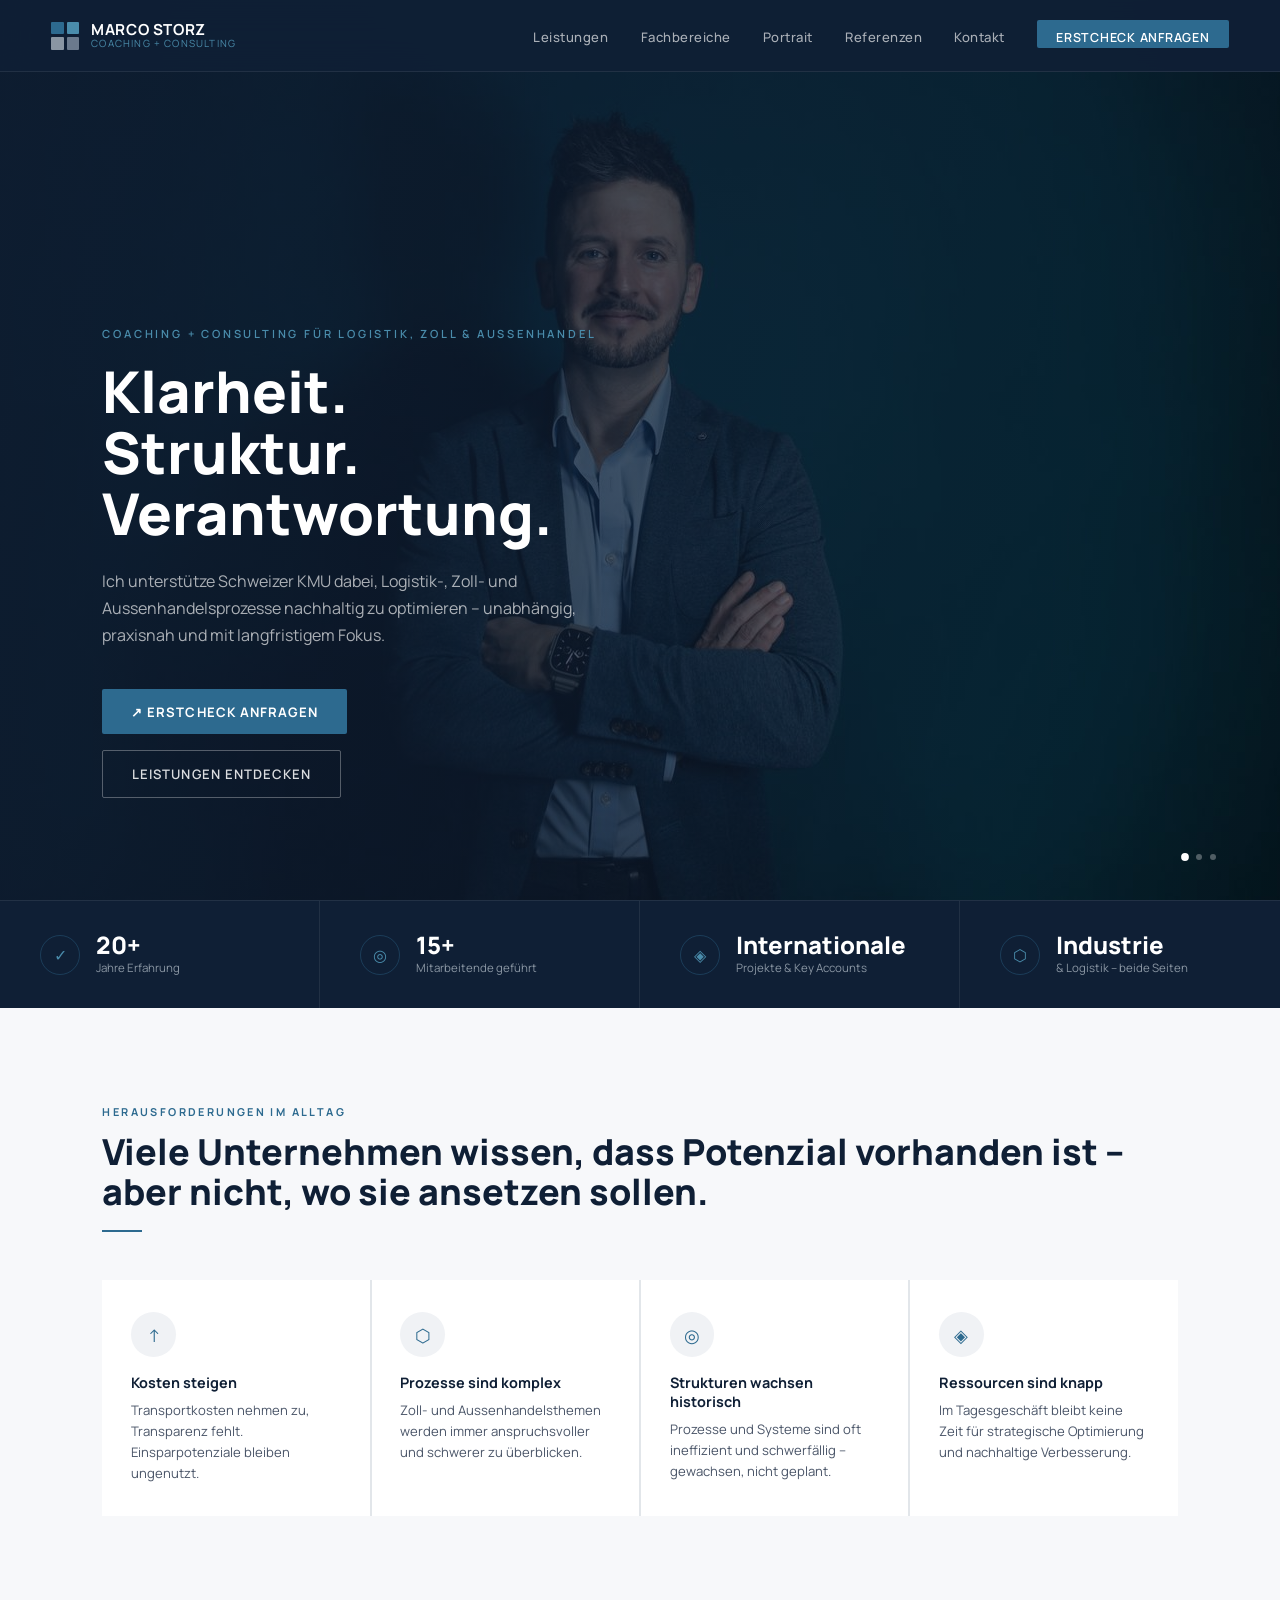
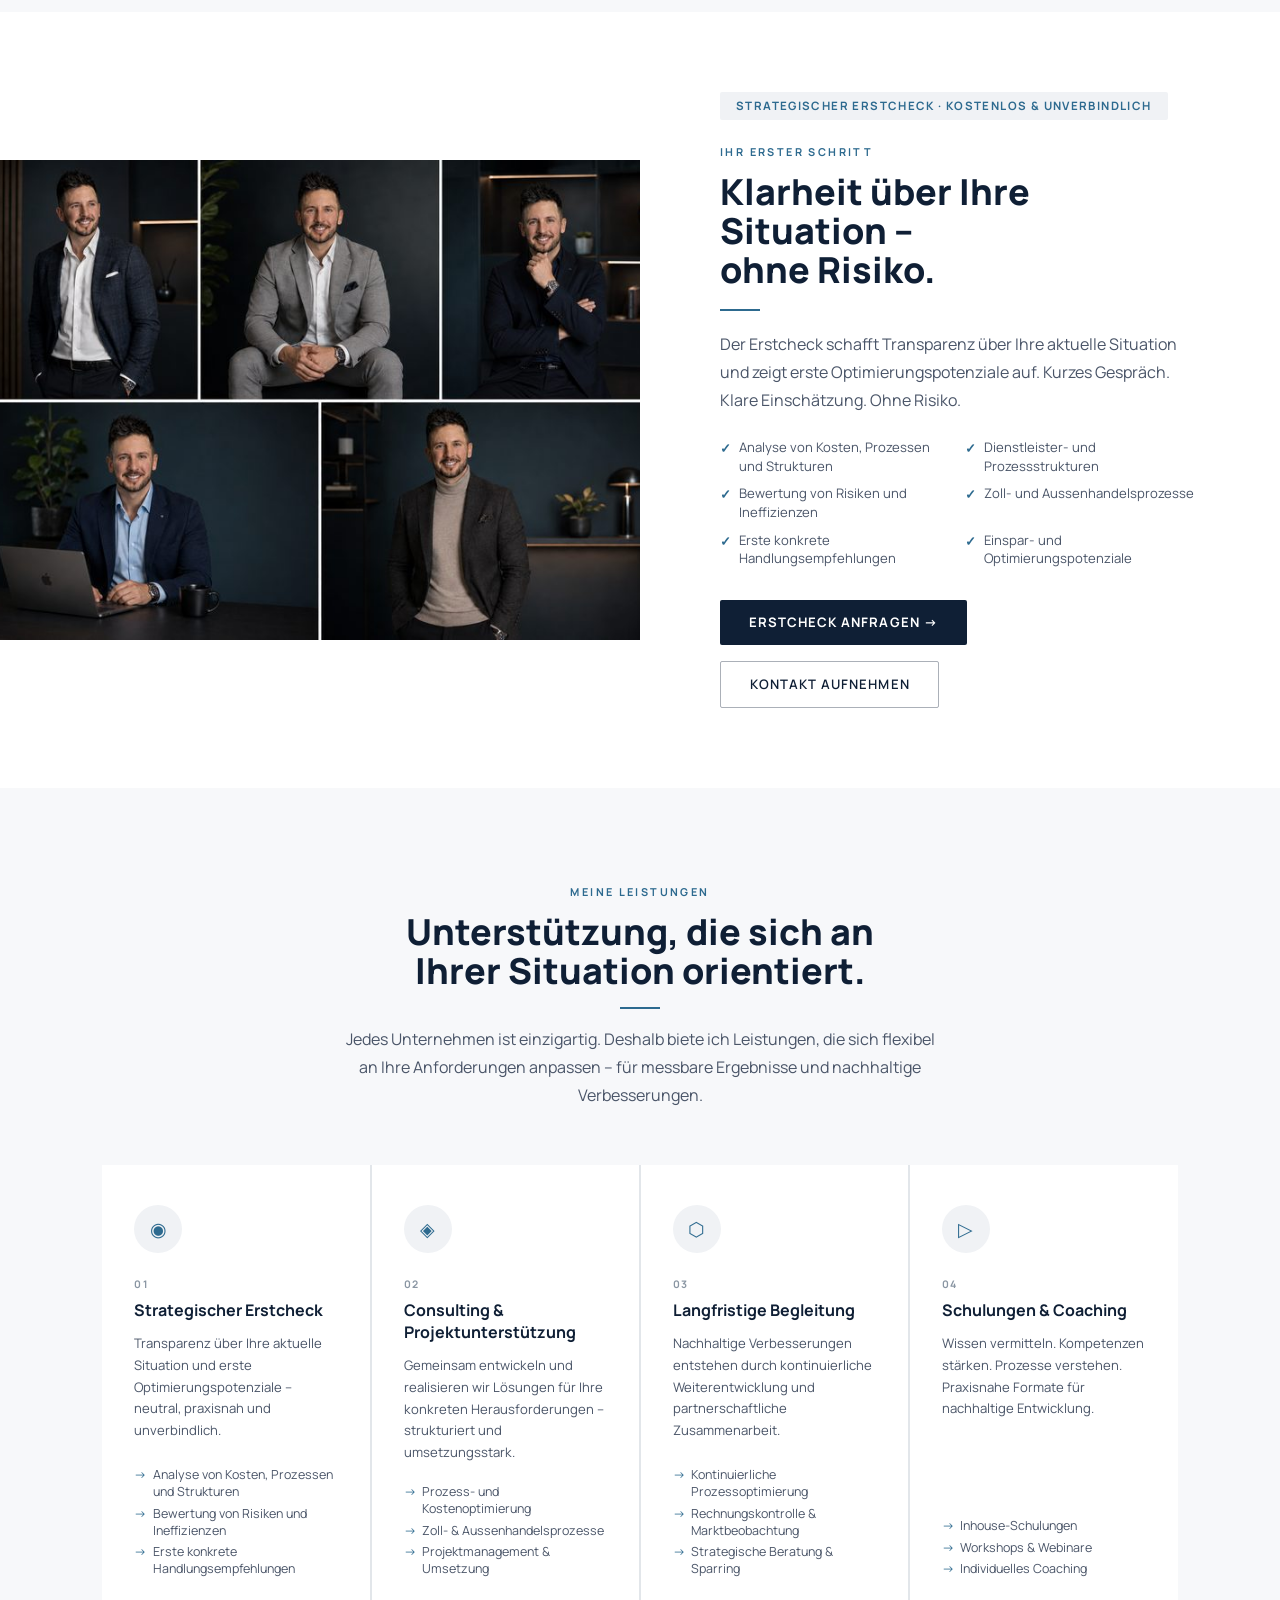
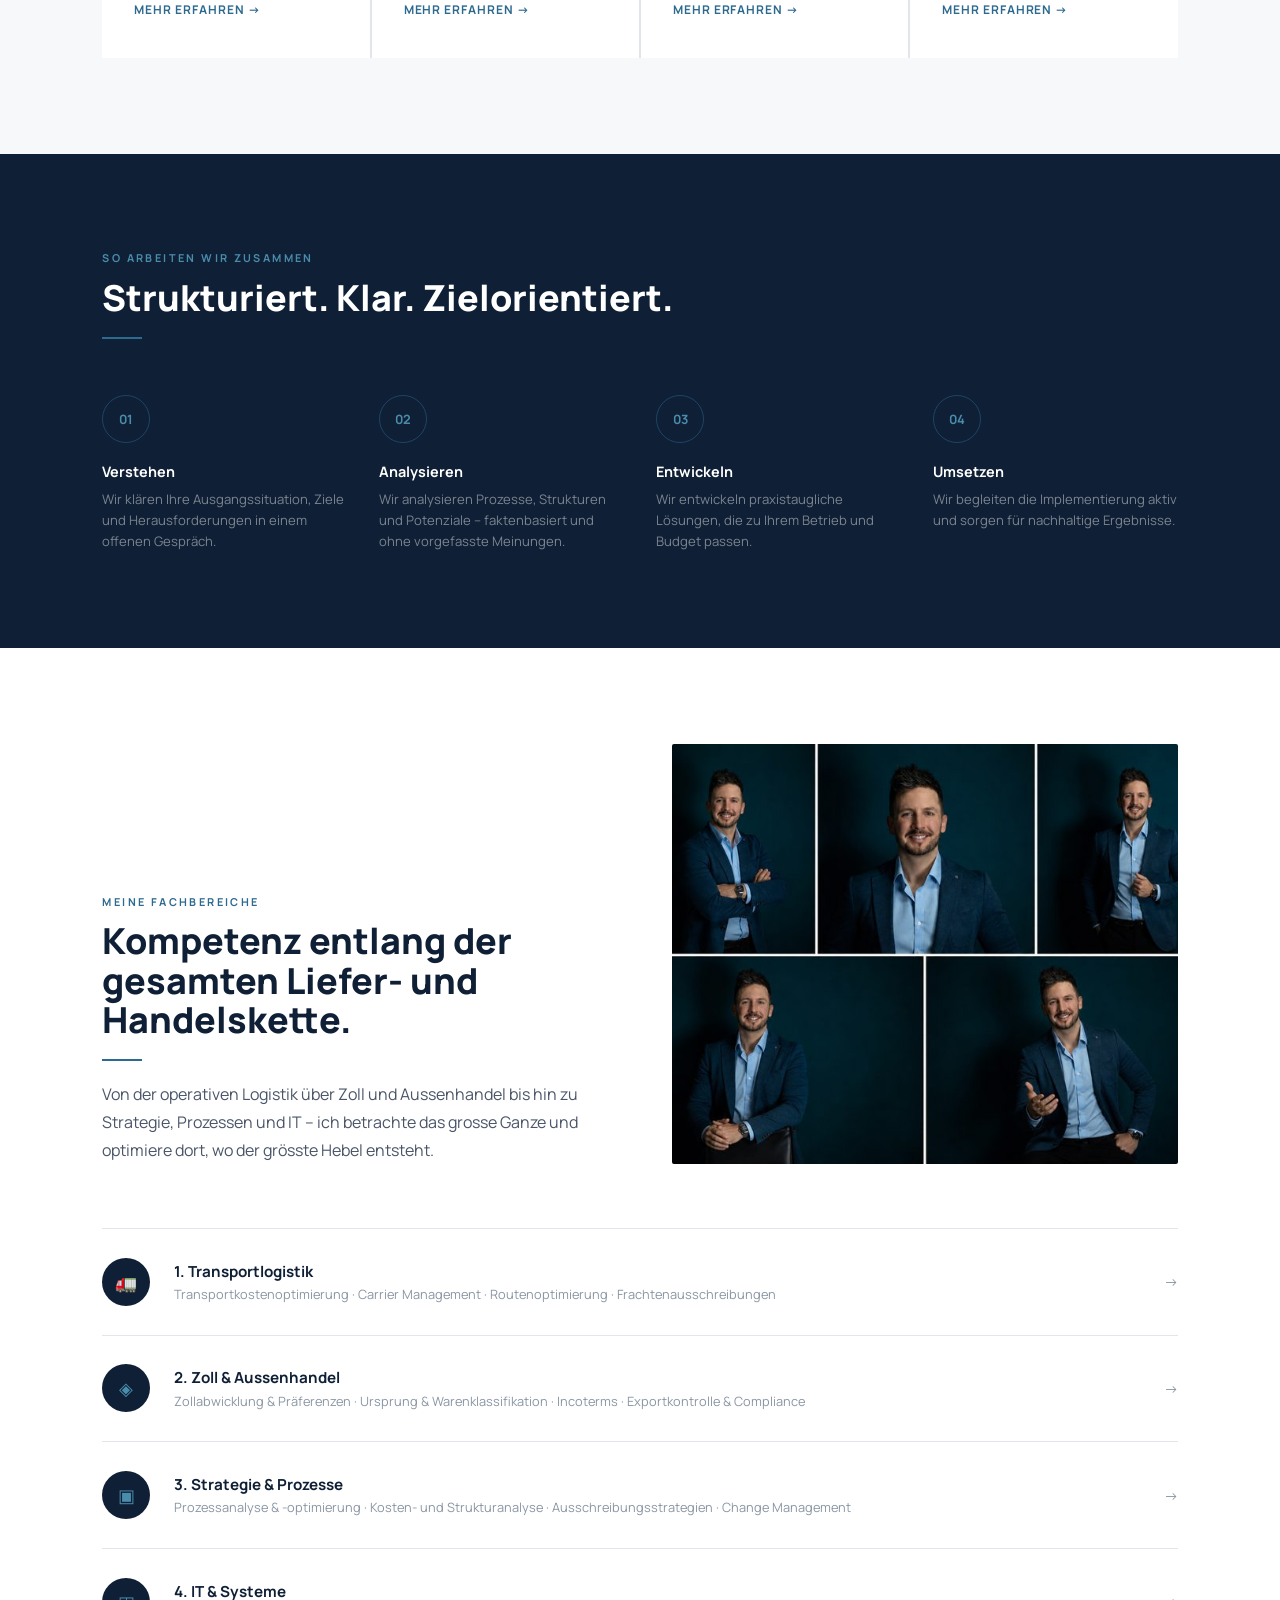
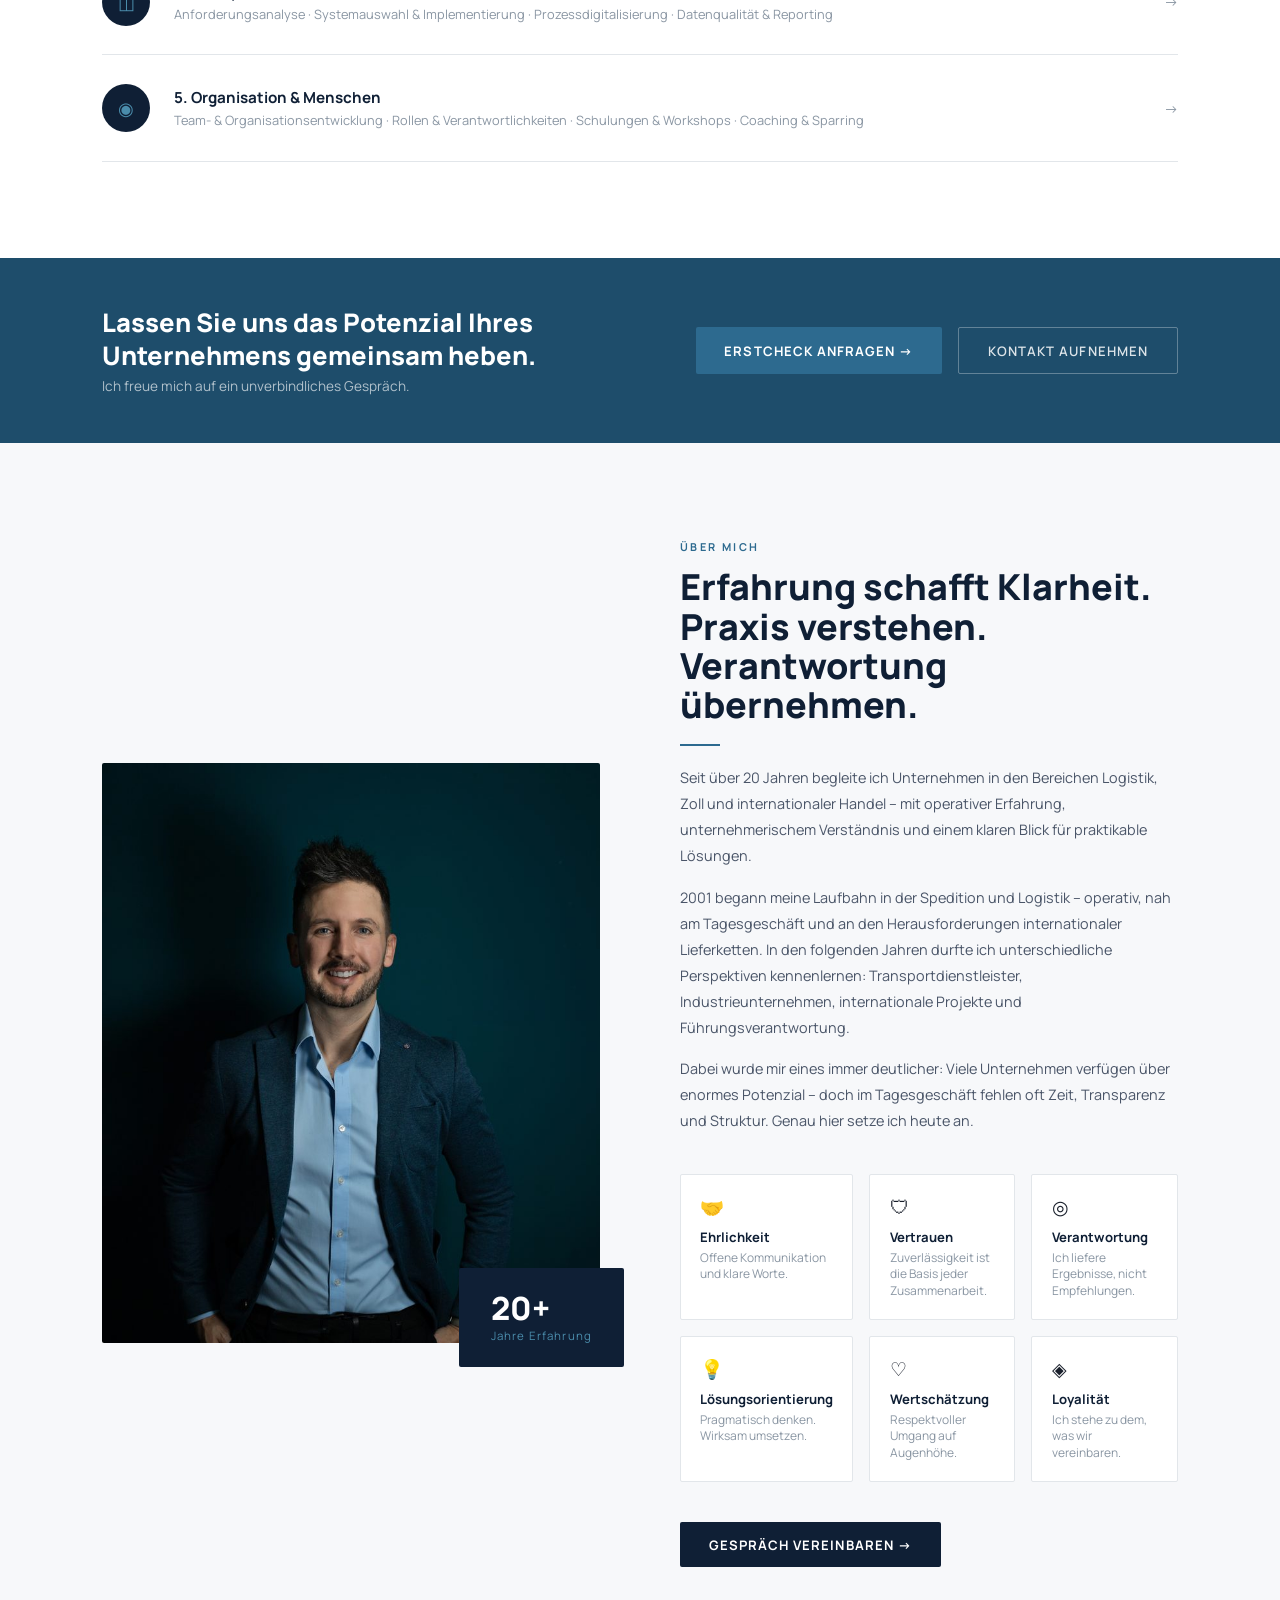
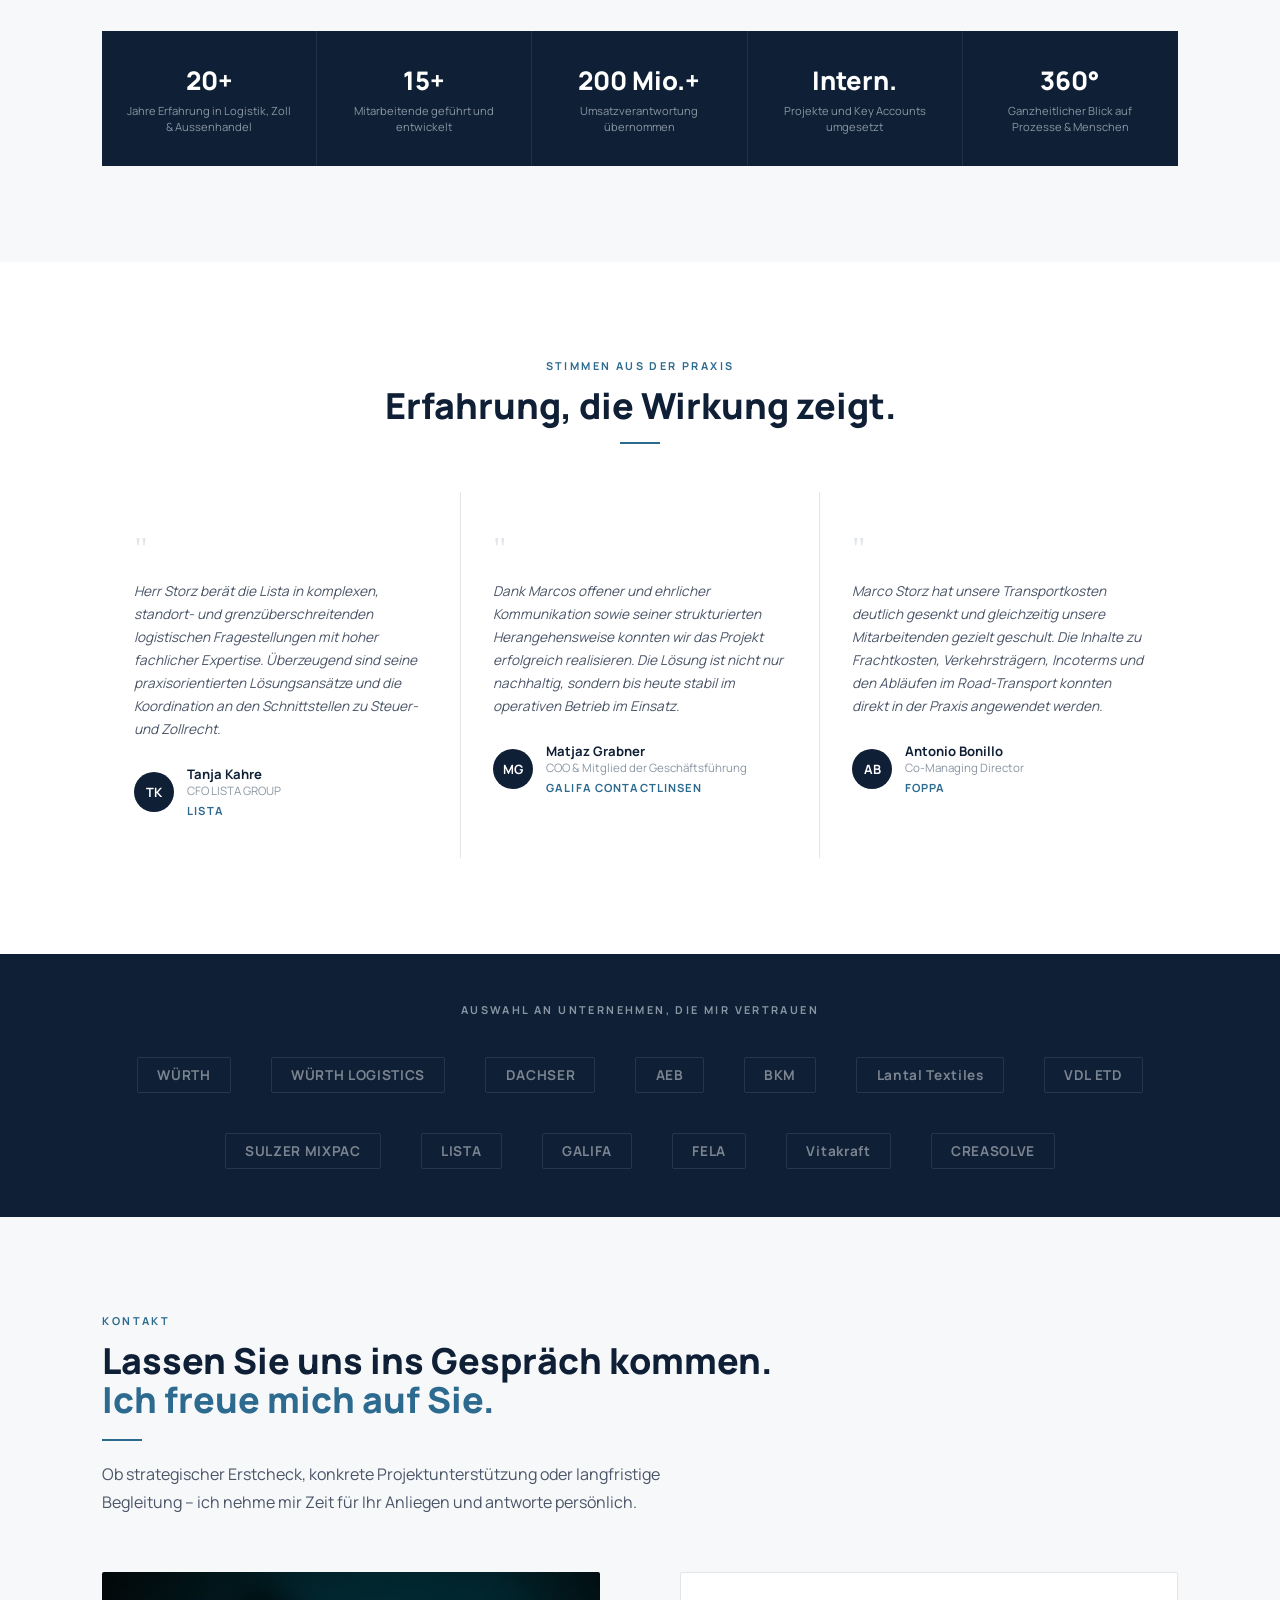
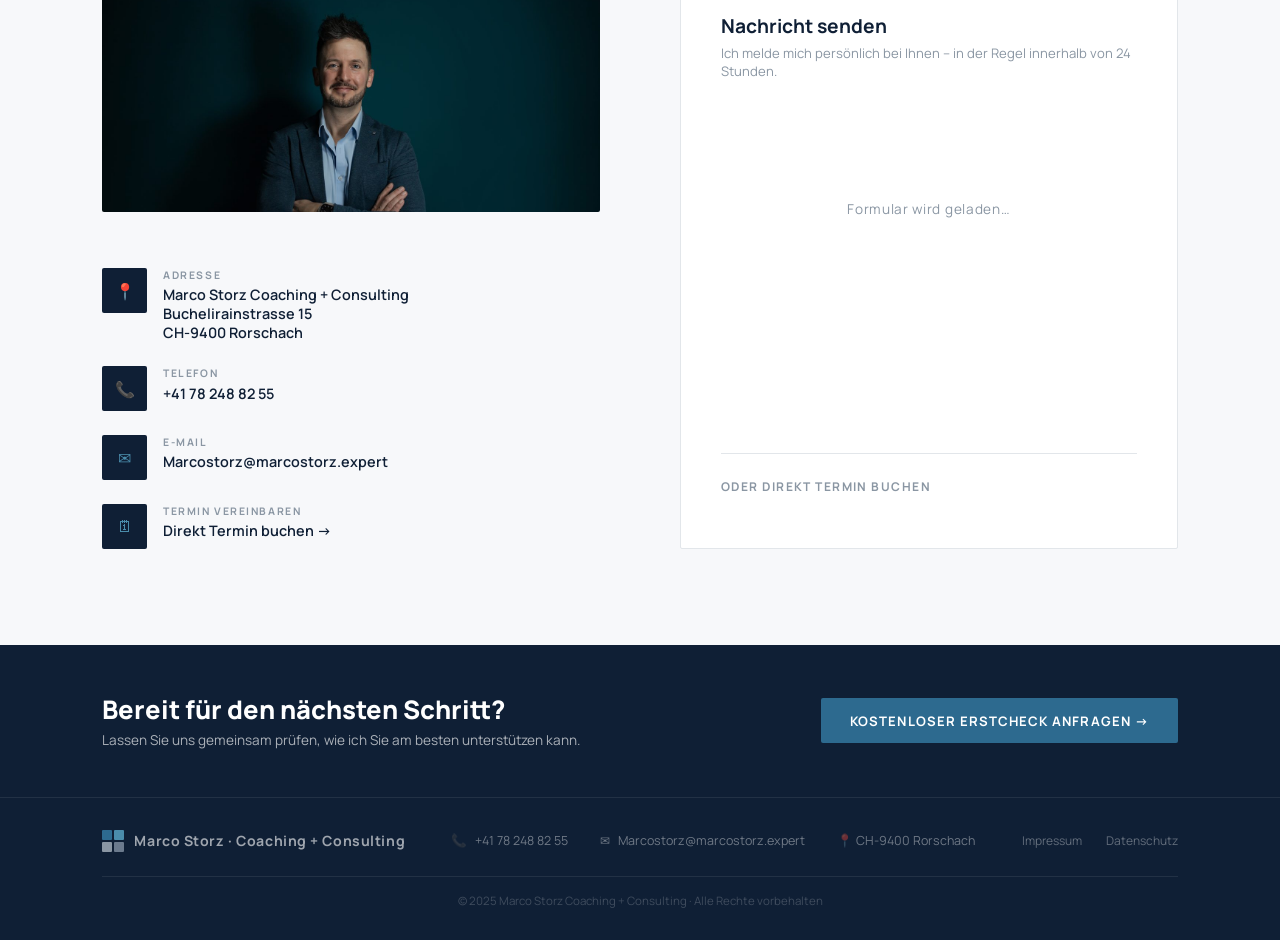
==== index.html @ 6d718e64 "Add files via upload" ====
<!DOCTYPE html>
<html lang="de">
<head>
  <meta charset="UTF-8">
  <meta name="viewport" content="width=device-width, initial-scale=1.0">
  <meta name="description" content="Marco Storz Coaching + Consulting – Externe Verantwortung für Ihre Transport- und Zollkosten. Strukturierte Kostenkontrolle für Schweizer KMU.">
  <meta name="keywords" content="Transport Consulting, Zoll Beratung, Logistik KMU Schweiz, Marco Storz">
  <meta property="og:title" content="Marco Storz Coaching + Consulting">
  <meta property="og:description" content="Strukturierte Kostenkontrolle für Schweizer KMU – langfristig, neutral und ohne Beratungsrisiko.">
  <title>Marco Storz – Coaching + Consulting</title>
  <link href="https://fonts.googleapis.com/css2?family=Manrope:wght@300;400;500;600;700;800&display=swap" rel="stylesheet">
  <style>
    :root {
      --navy: #0F1F35;
      --blue: #1A3A5C;
      --petrol: #1E4D6B;
      --steel: #2D6A8F;
      --steel-light: #4A8CAB;
      --accent: #2B6CB0;
      --white: #FFFFFF;
      --off-white: #F7F8FA;
      --gray-100: #F0F2F5;
      --gray-200: #E2E6EA;
      --gray-400: #8A96A3;
      --gray-600: #4A5568;
      --gray-800: #1A202C;
      --line: rgba(255,255,255,0.08);
    }
    *, *::before, *::after { box-sizing: border-box; margin: 0; padding: 0; }
    html { scroll-behavior: smooth; font-size: 16px; }
    body { font-family: 'Manrope', sans-serif; background: var(--white); color: var(--gray-800); overflow-x: hidden; }

    /* ── SCROLLBAR ── */
    ::-webkit-scrollbar { width: 4px; }
    ::-webkit-scrollbar-track { background: var(--navy); }
    ::-webkit-scrollbar-thumb { background: var(--steel); border-radius: 2px; }

    /* ── NAV ── */
    nav {
      position: fixed; top: 0; left: 0; right: 0; z-index: 1000;
      display: flex; align-items: center; justify-content: space-between;
      padding: 0 4%;
      height: 72px;
      background: rgba(15,31,53,0.97);
      backdrop-filter: blur(16px);
      border-bottom: 1px solid var(--line);
      transition: height 0.3s ease, box-shadow 0.3s ease;
    }
    nav.scrolled { height: 60px; box-shadow: 0 4px 32px rgba(0,0,0,0.25); }

    .nav-logo {
      display: flex; align-items: center; gap: 12px;
      text-decoration: none;
    }
    .nav-logo-mark {
      display: grid; grid-template-columns: 1fr 1fr; gap: 3px;
      width: 28px; height: 28px;
    }
    .nav-logo-mark span {
      display: block; border-radius: 1px;
    }
    .nav-logo-mark span:nth-child(1) { background: #2D6A8F; }
    .nav-logo-mark span:nth-child(2) { background: #4A8CAB; }
    .nav-logo-mark span:nth-child(3) { background: #8A96A3; }
    .nav-logo-mark span:nth-child(4) { background: #6B7A8D; }

    .nav-logo-text {
      display: flex; flex-direction: column; line-height: 1.1;
    }
    .nav-logo-name {
      font-size: 0.95rem; font-weight: 700; color: var(--white);
      letter-spacing: 0.04em; text-transform: uppercase;
    }
    .nav-logo-sub {
      font-size: 0.62rem; font-weight: 400; color: var(--steel-light);
      letter-spacing: 0.12em; text-transform: uppercase;
    }

    .nav-links {
      display: flex; align-items: center; gap: 2rem; list-style: none;
    }
    .nav-links a {
      color: rgba(255,255,255,0.65); text-decoration: none;
      font-size: 0.82rem; font-weight: 500; letter-spacing: 0.04em;
      transition: color 0.2s;
      position: relative; padding-bottom: 2px;
    }
    .nav-links a::after {
      content: ''; position: absolute; bottom: -2px; left: 0; right: 0;
      height: 1px; background: var(--steel-light);
      transform: scaleX(0); transform-origin: left;
      transition: transform 0.25s ease;
    }
    .nav-links a:hover { color: var(--white); }
    .nav-links a:hover::after { transform: scaleX(1); }

    .nav-cta {
      background: var(--steel);
      color: var(--white) !important;
      padding: 0.55rem 1.2rem;
      border-radius: 2px;
      font-size: 0.78rem !important;
      font-weight: 600 !important;
      letter-spacing: 0.06em !important;
      text-transform: uppercase;
      transition: background 0.2s !important;
    }
    .nav-cta:hover { background: var(--steel-light) !important; }
    .nav-cta::after { display: none !important; }

    .hamburger {
      display: none; flex-direction: column; gap: 5px;
      cursor: pointer; padding: 8px;
    }
    .hamburger span { display: block; width: 22px; height: 2px; background: var(--white); transition: 0.3s; border-radius: 1px; }

    .mobile-menu {
      display: none; position: fixed; inset: 72px 0 0;
      background: var(--navy); z-index: 999;
      flex-direction: column; align-items: center; justify-content: center;
      gap: 2rem;
    }
    .mobile-menu.open { display: flex; }
    .mobile-menu a {
      color: rgba(255,255,255,0.8); text-decoration: none;
      font-size: 1.4rem; font-weight: 600; letter-spacing: 0.04em;
    }
    .mobile-menu a:hover { color: var(--white); }

    /* ── HERO SLIDER ── */
    .hero {
      position: relative; height: 100vh; min-height: 600px;
      overflow: hidden;
    }

    .hero-slide {
      position: absolute; inset: 0;
      background-size: cover; background-position: center top;
      opacity: 0; transition: opacity 1.2s ease;
    }
    .hero-slide.active { opacity: 1; }
    .hero-slide::after {
      content: '';
      position: absolute; inset: 0;
      background: linear-gradient(
        105deg,
        rgba(15,31,53,0.88) 0%,
        rgba(15,31,53,0.65) 55%,
        rgba(15,31,53,0.2) 100%
      );
    }

    .hero-content {
      position: relative; z-index: 2;
      height: 100%; display: flex; flex-direction: column;
      justify-content: flex-end; padding: 0 8% 8%;
      max-width: 700px;
    }

    .hero-label {
      font-size: 0.7rem; font-weight: 600;
      letter-spacing: 0.25em; text-transform: uppercase;
      color: var(--steel-light); margin-bottom: 1.2rem;
      opacity: 0; transform: translateY(16px);
      animation: heroIn 0.8s 0.3s ease forwards;
    }

    .hero h1 {
      font-size: clamp(2.4rem, 4.5vw, 4.2rem);
      font-weight: 800; line-height: 1.06;
      color: var(--white); margin-bottom: 1.5rem;
      opacity: 0; transform: translateY(20px);
      animation: heroIn 0.8s 0.5s ease forwards;
    }

    .hero-sub {
      font-size: 1rem; font-weight: 400; line-height: 1.7;
      color: rgba(255,255,255,0.65); max-width: 520px;
      margin-bottom: 2.5rem;
      opacity: 0; transform: translateY(20px);
      animation: heroIn 0.8s 0.7s ease forwards;
    }

    .hero-btns {
      display: flex; gap: 1rem; flex-wrap: wrap;
      opacity: 0; transform: translateY(20px);
      animation: heroIn 0.8s 0.9s ease forwards;
    }

    .btn-primary {
      display: inline-flex; align-items: center; gap: 0.5rem;
      background: var(--steel); color: var(--white);
      padding: 0.85rem 1.8rem;
      font-family: 'Manrope', sans-serif;
      font-size: 0.82rem; font-weight: 700;
      letter-spacing: 0.08em; text-transform: uppercase;
      text-decoration: none; border-radius: 2px;
      border: none; cursor: pointer;
      transition: background 0.2s, transform 0.2s;
    }
    .btn-primary:hover { background: var(--steel-light); transform: translateY(-1px); }

    .btn-outline {
      display: inline-flex; align-items: center; gap: 0.5rem;
      background: transparent;
      color: rgba(255,255,255,0.85);
      padding: 0.85rem 1.8rem;
      font-family: 'Manrope', sans-serif;
      font-size: 0.82rem; font-weight: 600;
      letter-spacing: 0.08em; text-transform: uppercase;
      text-decoration: none; border-radius: 2px;
      border: 1px solid rgba(255,255,255,0.3);
      cursor: pointer;
      transition: border-color 0.2s, color 0.2s;
    }
    .btn-outline:hover { border-color: rgba(255,255,255,0.7); color: var(--white); }

    .btn-dark {
      display: inline-flex; align-items: center; gap: 0.5rem;
      background: var(--navy); color: var(--white);
      padding: 0.85rem 1.8rem;
      font-family: 'Manrope', sans-serif;
      font-size: 0.82rem; font-weight: 700;
      letter-spacing: 0.08em; text-transform: uppercase;
      text-decoration: none; border-radius: 2px;
      border: none; cursor: pointer;
      transition: background 0.2s;
    }
    .btn-dark:hover { background: var(--blue); }

    .btn-outline-dark {
      display: inline-flex; align-items: center; gap: 0.5rem;
      background: transparent; color: var(--navy);
      padding: 0.85rem 1.8rem;
      font-family: 'Manrope', sans-serif;
      font-size: 0.82rem; font-weight: 600;
      letter-spacing: 0.08em; text-transform: uppercase;
      text-decoration: none; border-radius: 2px;
      border: 1px solid rgba(15,31,53,0.35);
      cursor: pointer;
      transition: border-color 0.2s, background 0.2s;
    }
    .btn-outline-dark:hover { border-color: var(--navy); background: rgba(15,31,53,0.04); }

    .hero-dots {
      position: absolute; bottom: 2.5rem; right: 5%;
      display: flex; gap: 0.5rem; z-index: 3;
    }
    .hero-dot {
      width: 6px; height: 6px; border-radius: 50%;
      background: rgba(255,255,255,0.3);
      cursor: pointer; transition: background 0.3s, transform 0.3s;
    }
    .hero-dot.active { background: var(--white); transform: scale(1.3); }

    /* ── STATS BAR ── */
    .stats-bar {
      background: var(--navy);
      display: grid; grid-template-columns: repeat(4, 1fr);
      border-top: 1px solid var(--line);
    }
    .stat-item {
      padding: 2rem 2.5rem;
      border-right: 1px solid var(--line);
      display: flex; align-items: center; gap: 1rem;
    }
    .stat-item:last-child { border-right: none; }
    .stat-icon {
      width: 2.5rem; height: 2.5rem; border-radius: 50%;
      border: 1px solid rgba(45,106,143,0.4);
      display: flex; align-items: center; justify-content: center;
      color: var(--steel-light); font-size: 1rem;
      flex-shrink: 0;
    }
    .stat-num {
      font-size: 1.5rem; font-weight: 800; color: var(--white); line-height: 1;
    }
    .stat-label {
      font-size: 0.72rem; color: var(--gray-400);
      font-weight: 400; margin-top: 0.2rem;
      line-height: 1.4;
    }

    /* ── SECTIONS ── */
    section { scroll-margin-top: 72px; }

    .section-pad { padding: 6rem 8%; }
    .section-pad-sm { padding: 4rem 8%; }

    .eyebrow {
      font-size: 0.68rem; font-weight: 700;
      letter-spacing: 0.22em; text-transform: uppercase;
      color: var(--steel); margin-bottom: 0.8rem;
    }

    .section-title {
      font-size: clamp(1.8rem, 2.8vw, 2.8rem);
      font-weight: 800; line-height: 1.1;
      color: var(--navy); margin-bottom: 1rem;
    }

    .section-sub {
      font-size: 1rem; font-weight: 400; line-height: 1.75;
      color: var(--gray-600); max-width: 580px;
    }

    .divider {
      width: 40px; height: 2px;
      background: var(--steel);
      margin: 1.2rem 0;
    }

    /* ── HERAUSFORDERUNGEN ── */
    .challenges { background: var(--off-white); }

    .challenges-grid {
      display: grid; grid-template-columns: repeat(4, 1fr); gap: 1.5px;
      background: var(--gray-200);
      margin-top: 3rem;
    }

    .challenge-card {
      background: var(--white); padding: 2rem 1.8rem;
    }

    .challenge-icon {
      width: 2.8rem; height: 2.8rem;
      background: var(--gray-100); border-radius: 50%;
      display: flex; align-items: center; justify-content: center;
      color: var(--steel); font-size: 1.1rem;
      margin-bottom: 1rem;
    }

    .challenge-title {
      font-size: 0.9rem; font-weight: 700;
      color: var(--navy); margin-bottom: 0.5rem;
    }

    .challenge-desc {
      font-size: 0.82rem; color: var(--gray-600);
      line-height: 1.6;
    }

    /* ── ERSTCHECK ── */
    .erstcheck {
      display: grid; grid-template-columns: 1fr 1fr;
      align-items: center; gap: 0;
      background: var(--white);
    }

    .erstcheck-img {
      height: 480px;
      background-image: url('[data-uri]');
      background-size: cover; background-position: center;
    }

    .erstcheck-content {
      padding: 5rem;
      background: var(--white);
    }

    .erstcheck-badge {
      display: inline-block;
      background: var(--gray-100); border-radius: 2px;
      padding: 0.4rem 1rem;
      font-size: 0.72rem; font-weight: 700;
      letter-spacing: 0.12em; text-transform: uppercase;
      color: var(--steel); margin-bottom: 1.5rem;
    }

    .erstcheck-checks {
      display: grid; grid-template-columns: 1fr 1fr; gap: 0.6rem;
      margin: 1.5rem 0 2rem;
    }

    .check-item {
      display: flex; align-items: flex-start; gap: 0.5rem;
      font-size: 0.82rem; color: var(--gray-600); line-height: 1.4;
    }

    .check-item::before {
      content: '✓'; color: var(--steel);
      font-weight: 700; flex-shrink: 0; margin-top: 0.05rem;
    }

    /* ── LEISTUNGEN ── */
    .leistungen { background: var(--off-white); }

    .leistungen-header {
      text-align: center; margin-bottom: 3.5rem;
    }
    .leistungen-header .section-sub {
      max-width: 600px; margin: 0 auto;
    }
    .leistungen-header .divider { margin: 1rem auto; }

    .leistungen-grid {
      display: grid; grid-template-columns: repeat(4, 1fr); gap: 1.5px;
      background: var(--gray-200);
    }

    .leistung-card {
      background: var(--white); padding: 2.5rem 2rem;
      display: flex; flex-direction: column;
      transition: background 0.25s;
    }
    .leistung-card:hover { background: var(--navy); }
    .leistung-card:hover .leistung-title,
    .leistung-card:hover .leistung-sub,
    .leistung-card:hover .leistung-check { color: rgba(255,255,255,0.8); }
    .leistung-card:hover .leistung-icon { background: rgba(45,106,143,0.3); color: var(--steel-light); }
    .leistung-card:hover .leistung-link { color: var(--steel-light); }

    .leistung-icon {
      width: 3rem; height: 3rem; border-radius: 50%;
      background: var(--gray-100);
      display: flex; align-items: center; justify-content: center;
      font-size: 1.2rem; color: var(--steel);
      margin-bottom: 1.5rem;
      transition: background 0.25s, color 0.25s;
    }

    .leistung-num {
      font-size: 0.65rem; font-weight: 700;
      letter-spacing: 0.15em; color: var(--gray-400);
      margin-bottom: 0.5rem;
    }

    .leistung-title {
      font-size: 1rem; font-weight: 700;
      color: var(--navy); margin-bottom: 0.8rem;
      transition: color 0.25s;
    }

    .leistung-sub {
      font-size: 0.82rem; color: var(--gray-600);
      line-height: 1.65; flex: 1;
      transition: color 0.25s;
    }

    .leistung-checks {
      margin-top: 1.2rem;
      display: flex; flex-direction: column; gap: 0.3rem;
    }

    .leistung-check {
      font-size: 0.78rem; color: var(--gray-600);
      display: flex; align-items: flex-start; gap: 0.4rem;
      transition: color 0.25s;
    }
    .leistung-check::before { content: '→'; color: var(--steel); flex-shrink: 0; }

    .leistung-link {
      display: inline-flex; align-items: center; gap: 0.4rem;
      font-size: 0.75rem; font-weight: 700;
      letter-spacing: 0.08em; text-transform: uppercase;
      color: var(--steel); text-decoration: none;
      margin-top: 1.5rem;
      transition: color 0.25s;
    }

    /* ── PROZESS ── */
    .prozess { background: var(--navy); }

    .prozess-steps {
      display: grid; grid-template-columns: repeat(4, 1fr);
      gap: 2rem; margin-top: 3.5rem; position: relative;
    }

    .prozess-step {
      position: relative;
    }

    .step-num {
      width: 3rem; height: 3rem;
      border: 1px solid rgba(45,106,143,0.5);
      border-radius: 50%;
      display: flex; align-items: center; justify-content: center;
      font-size: 0.8rem; font-weight: 700;
      color: var(--steel-light);
      margin-bottom: 1.2rem;
    }

    .step-title {
      font-size: 0.9rem; font-weight: 700;
      color: var(--white); margin-bottom: 0.5rem;
    }

    .step-desc {
      font-size: 0.82rem; color: rgba(255,255,255,0.45);
      line-height: 1.6;
    }

    /* ── FACHBEREICHE ── */
    .fachbereiche { background: var(--white); }

    .fach-intro {
      display: grid; grid-template-columns: 1fr 1fr;
      gap: 4rem; margin-bottom: 4rem; align-items: end;
    }

    .fach-list {
      display: flex; flex-direction: column; gap: 0;
    }

    .fach-item {
      display: grid; grid-template-columns: auto 1fr auto;
      align-items: center; gap: 1.5rem;
      padding: 1.8rem 0;
      border-bottom: 1px solid var(--gray-200);
      cursor: pointer;
      transition: background 0.2s;
    }
    .fach-item:first-child { border-top: 1px solid var(--gray-200); }

    .fach-icon-wrap {
      width: 3rem; height: 3rem; border-radius: 50%;
      background: var(--navy);
      display: flex; align-items: center; justify-content: center;
      font-size: 1.1rem; color: var(--steel-light);
      flex-shrink: 0;
    }

    .fach-name {
      font-size: 0.95rem; font-weight: 700;
      color: var(--navy);
    }

    .fach-sub {
      font-size: 0.8rem; color: var(--gray-400);
      margin-top: 0.2rem;
    }

    .fach-arrow {
      color: var(--gray-400); font-size: 0.9rem;
      transition: transform 0.2s, color 0.2s;
    }
    .fach-item:hover .fach-arrow {
      transform: translateX(4px); color: var(--steel);
    }

    .fach-image {
      position: sticky; top: 100px;
      height: 420px;
      background-image: url('[data-uri]');
      background-size: cover; background-position: center;
      border-radius: 2px;
    }

    /* ── PORTRAIT ── */
    .portrait { background: var(--off-white); }

    .portrait-grid {
      display: grid; grid-template-columns: 1fr 1fr;
      gap: 5rem; align-items: center;
    }

    .portrait-img {
      height: 580px;
      background-image: url('[data-uri]');
      background-size: cover; background-position: center top;
      border-radius: 2px;
      position: relative;
    }

    .portrait-img-badge {
      position: absolute; bottom: -1.5rem; right: -1.5rem;
      background: var(--navy);
      padding: 1.5rem 2rem;
      border-radius: 2px;
    }
    .badge-num {
      font-size: 2rem; font-weight: 800; color: var(--white); line-height: 1;
    }
    .badge-label {
      font-size: 0.72rem; color: var(--steel-light);
      letter-spacing: 0.1em; margin-top: 0.3rem;
    }

    .portrait-story { font-size: 0.9rem; color: var(--gray-600); line-height: 1.8; }
    .portrait-story p { margin-bottom: 1rem; }

    .portrait-values {
      display: grid; grid-template-columns: repeat(3, 1fr);
      gap: 1rem; margin-top: 2.5rem;
    }

    .value-item {
      padding: 1.2rem;
      background: var(--white); border-radius: 2px;
      border: 1px solid var(--gray-200);
    }

    .value-icon { font-size: 1.2rem; margin-bottom: 0.5rem; }
    .value-title { font-size: 0.82rem; font-weight: 700; color: var(--navy); margin-bottom: 0.2rem; }
    .value-desc { font-size: 0.75rem; color: var(--gray-400); line-height: 1.4; }

    .portrait-stats {
      display: grid; grid-template-columns: repeat(5, 1fr);
      gap: 0; background: var(--navy);
      margin-top: 4rem;
    }

    .pstat {
      padding: 2rem 1.5rem;
      border-right: 1px solid var(--line);
      text-align: center;
    }
    .pstat:last-child { border-right: none; }
    .pstat-num { font-size: 1.6rem; font-weight: 800; color: var(--white); }
    .pstat-label { font-size: 0.7rem; color: var(--gray-400); margin-top: 0.3rem; line-height: 1.4; }

    /* ── TESTIMONIALS ── */
    .testimonials { background: var(--white); }

    .testimonials-header { text-align: center; margin-bottom: 3rem; }
    .testimonials-header .divider { margin: 1rem auto; }

    .testimonials-grid {
      display: grid; grid-template-columns: repeat(3, 1fr); gap: 1.5px;
      background: var(--gray-200);
    }

    .testimonial-card {
      background: var(--white); padding: 2.5rem 2rem;
    }

    .testimonial-quote {
      font-size: 2rem; color: var(--gray-200); line-height: 1;
      margin-bottom: 1rem; font-family: Georgia, serif;
    }

    .testimonial-text {
      font-size: 0.85rem; color: var(--gray-600);
      line-height: 1.7; margin-bottom: 1.5rem; font-style: italic;
    }

    .testimonial-author {
      display: flex; align-items: center; gap: 0.8rem;
    }

    .author-avatar {
      width: 2.5rem; height: 2.5rem; border-radius: 50%;
      background: var(--navy);
      display: flex; align-items: center; justify-content: center;
      font-size: 0.8rem; font-weight: 700; color: var(--white);
      flex-shrink: 0;
    }

    .author-name { font-size: 0.82rem; font-weight: 700; color: var(--navy); }
    .author-role { font-size: 0.72rem; color: var(--gray-400); }

    .testimonial-logo {
      font-size: 0.7rem; font-weight: 700;
      letter-spacing: 0.1em; color: var(--steel);
      text-transform: uppercase; margin-top: 0.3rem;
    }

    /* ── REFERENZ LOGOS ── */
    .ref-logos { background: var(--navy); padding: 3rem 8%; }

    .ref-logos-label {
      text-align: center;
      font-size: 0.68rem; font-weight: 700;
      letter-spacing: 0.22em; text-transform: uppercase;
      color: var(--gray-400); margin-bottom: 2.5rem;
    }

    .logos-grid {
      display: flex; flex-wrap: wrap;
      justify-content: center; align-items: center;
      gap: 2.5rem;
    }

    .logo-badge {
      font-size: 0.85rem; font-weight: 700;
      color: rgba(255,255,255,0.45);
      letter-spacing: 0.05em;
      border: 1px solid rgba(255,255,255,0.1);
      padding: 0.5rem 1.2rem; border-radius: 2px;
      transition: color 0.2s, border-color 0.2s;
    }
    .logo-badge:hover { color: rgba(255,255,255,0.75); border-color: rgba(255,255,255,0.25); }

    /* ── CTA BAND ── */
    .cta-band {
      background: var(--petrol);
      display: grid; grid-template-columns: 1fr auto;
      align-items: center; gap: 3rem;
      padding: 3rem 8%;
    }

    .cta-band-title {
      font-size: clamp(1.2rem, 2vw, 1.6rem);
      font-weight: 800; color: var(--white); line-height: 1.3;
    }

    .cta-band-sub {
      font-size: 0.85rem; color: rgba(255,255,255,0.65);
      margin-top: 0.3rem;
    }

    .cta-band-btns { display: flex; gap: 1rem; flex-shrink: 0; }

    /* ── KONTAKT ── */
    .kontakt { background: var(--off-white); }

    .kontakt-grid {
      display: grid; grid-template-columns: 1fr 1fr;
      gap: 5rem; margin-top: 3.5rem;
    }

    .kontakt-info { display: flex; flex-direction: column; gap: 1.5rem; }

    .kontakt-hero-img {
      height: 240px;
      background-image: url('[data-uri]');
      background-size: cover; background-position: center top;
      border-radius: 2px; margin-bottom: 2rem;
    }

    .kontakt-item {
      display: flex; align-items: flex-start; gap: 1rem;
    }

    .kontakt-icon {
      width: 2.8rem; height: 2.8rem;
      background: var(--navy); border-radius: 2px;
      display: flex; align-items: center; justify-content: center;
      color: var(--steel-light); font-size: 1rem;
      flex-shrink: 0;
    }

    .kontakt-label {
      font-size: 0.65rem; font-weight: 700;
      letter-spacing: 0.15em; text-transform: uppercase;
      color: var(--gray-400); margin-bottom: 0.2rem;
    }

    .kontakt-val {
      font-size: 0.9rem; font-weight: 600; color: var(--navy);
    }
    .kontakt-val a { color: var(--navy); text-decoration: none; transition: color 0.2s; }
    .kontakt-val a:hover { color: var(--steel); }

    .kontakt-form {
      background: var(--white); padding: 2.5rem;
      border: 1px solid var(--gray-200); border-radius: 2px;
    }

    .form-title { font-size: 1.2rem; font-weight: 700; color: var(--navy); margin-bottom: 0.3rem; }
    .form-sub { font-size: 0.82rem; color: var(--gray-400); margin-bottom: 1.8rem; }

    .form-row { display: grid; grid-template-columns: 1fr 1fr; gap: 1rem; }

    .form-group { margin-bottom: 1rem; }

    .form-group label {
      display: block; font-size: 0.7rem; font-weight: 700;
      letter-spacing: 0.1em; text-transform: uppercase;
      color: var(--gray-400); margin-bottom: 0.4rem;
    }

    .form-group input,
    .form-group textarea,
    .form-group select {
      width: 100%; padding: 0.75rem 1rem;
      border: 1px solid var(--gray-200); border-radius: 2px;
      font-family: 'Manrope', sans-serif;
      font-size: 0.88rem; color: var(--navy);
      background: var(--off-white);
      outline: none; transition: border-color 0.2s, background 0.2s;
    }
    .form-group input:focus,
    .form-group textarea:focus,
    .form-group select:focus {
      border-color: var(--steel); background: var(--white);
    }
    .form-group textarea { height: 110px; resize: vertical; }

    .form-check {
      display: flex; align-items: flex-start; gap: 0.6rem;
      margin-bottom: 1.5rem;
    }
    .form-check input { width: auto; flex-shrink: 0; margin-top: 3px; }
    .form-check label {
      font-size: 0.78rem; color: var(--gray-600); line-height: 1.5;
      letter-spacing: 0; text-transform: none; font-weight: 400;
    }
    .form-check label a { color: var(--steel); }

    .btn-submit {
      width: 100%;
      background: var(--navy); color: var(--white);
      border: none; padding: 0.9rem 2rem;
      font-family: 'Manrope', sans-serif;
      font-size: 0.82rem; font-weight: 700;
      letter-spacing: 0.1em; text-transform: uppercase;
      cursor: pointer; border-radius: 2px;
      transition: background 0.2s;
    }
    .btn-submit:hover { background: var(--blue); }

    /* ── FOOTER ── */
    footer {
      background: var(--navy); padding: 2rem 8%;
      display: flex; justify-content: space-between;
      align-items: center; flex-wrap: wrap; gap: 1rem;
      border-top: 1px solid var(--line);
    }

    .footer-logo-wrap { display: flex; align-items: center; gap: 10px; }
    .footer-brand {
      font-size: 0.88rem; font-weight: 700;
      color: rgba(255,255,255,0.6); letter-spacing: 0.04em;
    }

    .footer-links { display: flex; gap: 1.5rem; }
    .footer-links a {
      font-size: 0.75rem; color: rgba(255,255,255,0.35);
      text-decoration: none; transition: color 0.2s;
    }
    .footer-links a:hover { color: var(--steel-light); }

    .footer-contact {
      display: flex; gap: 2rem;
    }
    .footer-contact-item {
      display: flex; align-items: center; gap: 0.5rem;
      font-size: 0.78rem; color: rgba(255,255,255,0.4);
    }
    .footer-contact-item a { color: rgba(255,255,255,0.4); text-decoration: none; }
    .footer-contact-item a:hover { color: var(--steel-light); }

    .footer-copy {
      font-size: 0.72rem; color: rgba(255,255,255,0.2);
      width: 100%; text-align: center;
      padding-top: 1rem;
      border-top: 1px solid var(--line); margin-top: 0.5rem;
    }

    /* ── ANIMATIONS ── */
    @keyframes heroIn {
      to { opacity: 1; transform: translateY(0); }
    }

    .reveal {
      opacity: 0; transform: translateY(20px);
      transition: opacity 0.6s ease, transform 0.6s ease;
    }
    .reveal.visible { opacity: 1; transform: none; }

    /* ── MOBILE ── */
    @media (max-width: 1024px) {
      .stats-bar { grid-template-columns: repeat(2, 1fr); }
      .leistungen-grid { grid-template-columns: repeat(2, 1fr); }
      .challenges-grid { grid-template-columns: repeat(2, 1fr); }
      .prozess-steps { grid-template-columns: repeat(2, 1fr); }
      .fach-intro { grid-template-columns: 1fr; }
      .fach-image { display: none; }
      .portrait-stats { grid-template-columns: repeat(3, 1fr); }
    }

    @media (max-width: 768px) {
      .nav-links { display: none; }
      .hamburger { display: flex; }
      .hero-content { padding: 0 6% 6%; }
      .stats-bar { grid-template-columns: 1fr 1fr; }
      .section-pad { padding: 4rem 6%; }
      .erstcheck { grid-template-columns: 1fr; }
      .erstcheck-img { height: 280px; order: -1; }
      .erstcheck-content { padding: 3rem 6%; }
      .leistungen-grid { grid-template-columns: 1fr; }
      .challenges-grid { grid-template-columns: 1fr 1fr; }
      .prozess-steps { grid-template-columns: 1fr; }
      .portrait-grid { grid-template-columns: 1fr; }
      .portrait-img { height: 320px; }
      .portrait-img-badge { right: 0; }
      .portrait-values { grid-template-columns: 1fr 1fr; }
      .portrait-stats { grid-template-columns: repeat(2, 1fr); }
      .testimonials-grid { grid-template-columns: 1fr; }
      .kontakt-grid { grid-template-columns: 1fr; }
      .cta-band { grid-template-columns: 1fr; }
      .cta-band-btns { flex-wrap: wrap; }
      .form-row { grid-template-columns: 1fr; }
    }
  </style>
</head>
<body>

<!-- ── NAV ── -->
<nav id="nav">
  <a href="#home" class="nav-logo">
    <div class="nav-logo-mark">
      <span></span><span></span><span></span><span></span>
    </div>
    <div class="nav-logo-text">
      <span class="nav-logo-name">Marco Storz</span>
      <span class="nav-logo-sub">Coaching + Consulting</span>
    </div>
  </a>
  <ul class="nav-links">
    <li><a href="#leistungen">Leistungen</a></li>
    <li><a href="#fachbereiche">Fachbereiche</a></li>
    <li><a href="#portrait">Portrait</a></li>
    <li><a href="#referenzen">Referenzen</a></li>
    <li><a href="#kontakt">Kontakt</a></li>
    <li><a href="#kontakt" class="nav-cta">Erstcheck anfragen</a></li>
  </ul>
  <div class="hamburger" id="hamburger">
    <span></span><span></span><span></span>
  </div>
</nav>

<div class="mobile-menu" id="mobileMenu">
  <a href="#leistungen" onclick="closeMobile()">Leistungen</a>
  <a href="#fachbereiche" onclick="closeMobile()">Fachbereiche</a>
  <a href="#portrait" onclick="closeMobile()">Portrait</a>
  <a href="#referenzen" onclick="closeMobile()">Referenzen</a>
  <a href="#kontakt" onclick="closeMobile()">Kontakt</a>
  <a href="#kontakt" onclick="closeMobile()" style="color:var(--steel-light)">Erstcheck anfragen →</a>
</div>

<!-- ── HERO SLIDER ── -->
<section class="hero" id="home">
  <div class="hero-slide active" style="background-image:url('[data-uri]')"></div>
  <div class="hero-slide" style="background-image:url('[data-uri]')"></div>
  <div class="hero-slide" style="background-image:url('[data-uri]')"></div>

  <div class="hero-content">
    <p class="hero-label">Coaching + Consulting für Logistik, Zoll &amp; Aussenhandel</p>
    <h1>Klarheit.<br>Struktur.<br>Verantwortung.</h1>
    <p class="hero-sub">
      Ich unterstütze Schweizer KMU dabei, Logistik-, Zoll- und Aussenhandelsprozesse nachhaltig
      zu optimieren – unabhängig, praxisnah und mit langfristigem Fokus.
    </p>
    <div class="hero-btns">
      <a href="#kontakt" class="btn-primary">↗ Erstcheck anfragen</a>
      <a href="#leistungen" class="btn-outline">Leistungen entdecken</a>
    </div>
  </div>

  <div class="hero-dots">
    <div class="hero-dot active" onclick="goSlide(0)"></div>
    <div class="hero-dot" onclick="goSlide(1)"></div>
    <div class="hero-dot" onclick="goSlide(2)"></div>
  </div>
</section>

<!-- ── STATS BAR ── -->
<div class="stats-bar">
  <div class="stat-item">
    <div class="stat-icon">✓</div>
    <div>
      <div class="stat-num">20+</div>
      <div class="stat-label">Jahre Erfahrung</div>
    </div>
  </div>
  <div class="stat-item">
    <div class="stat-icon">◎</div>
    <div>
      <div class="stat-num">15+</div>
      <div class="stat-label">Mitarbeitende geführt</div>
    </div>
  </div>
  <div class="stat-item">
    <div class="stat-icon">◈</div>
    <div>
      <div class="stat-num">Internationale</div>
      <div class="stat-label">Projekte &amp; Key Accounts</div>
    </div>
  </div>
  <div class="stat-item">
    <div class="stat-icon">⬡</div>
    <div>
      <div class="stat-num">Industrie</div>
      <div class="stat-label">&amp; Logistik – beide Seiten</div>
    </div>
  </div>
</div>

<!-- ── HERAUSFORDERUNGEN ── -->
<section class="challenges section-pad" id="herausforderungen">
  <div class="reveal">
    <p class="eyebrow">Herausforderungen im Alltag</p>
    <h2 class="section-title">Viele Unternehmen wissen, dass Potenzial vorhanden ist –<br>aber nicht, wo sie ansetzen sollen.</h2>
    <div class="divider"></div>
  </div>
  <div class="challenges-grid reveal">
    <div class="challenge-card">
      <div class="challenge-icon">↑</div>
      <h3 class="challenge-title">Kosten steigen</h3>
      <p class="challenge-desc">Transportkosten nehmen zu, Transparenz fehlt. Einsparpotenziale bleiben ungenutzt.</p>
    </div>
    <div class="challenge-card">
      <div class="challenge-icon">⬡</div>
      <h3 class="challenge-title">Prozesse sind komplex</h3>
      <p class="challenge-desc">Zoll- und Aussenhandelsthemen werden immer anspruchsvoller und schwerer zu überblicken.</p>
    </div>
    <div class="challenge-card">
      <div class="challenge-icon">◎</div>
      <h3 class="challenge-title">Strukturen wachsen historisch</h3>
      <p class="challenge-desc">Prozesse und Systeme sind oft ineffizient und schwerfällig – gewachsen, nicht geplant.</p>
    </div>
    <div class="challenge-card">
      <div class="challenge-icon">◈</div>
      <h3 class="challenge-title">Ressourcen sind knapp</h3>
      <p class="challenge-desc">Im Tagesgeschäft bleibt keine Zeit für strategische Optimierung und nachhaltige Verbesserung.</p>
    </div>
  </div>
</section>

<!-- ── ERSTCHECK ── -->
<section class="erstcheck" id="erstcheck">
  <div class="erstcheck-img"></div>
  <div class="erstcheck-content reveal">
    <span class="erstcheck-badge">Strategischer Erstcheck · Kostenlos &amp; Unverbindlich</span>
    <p class="eyebrow">Ihr erster Schritt</p>
    <h2 class="section-title">Klarheit über Ihre Situation –<br>ohne Risiko.</h2>
    <div class="divider"></div>
    <p class="section-sub">
      Der Erstcheck schafft Transparenz über Ihre aktuelle Situation und zeigt erste Optimierungspotenziale auf.
      Kurzes Gespräch. Klare Einschätzung. Ohne Risiko.
    </p>
    <div class="erstcheck-checks">
      <div class="check-item">Analyse von Kosten, Prozessen und Strukturen</div>
      <div class="check-item">Dienstleister- und Prozessstrukturen</div>
      <div class="check-item">Bewertung von Risiken und Ineffizienzen</div>
      <div class="check-item">Zoll- und Aussenhandelsprozesse</div>
      <div class="check-item">Erste konkrete Handlungsempfehlungen</div>
      <div class="check-item">Einspar- und Optimierungspotenziale</div>
    </div>
    <div style="display:flex;gap:1rem;flex-wrap:wrap;">
      <a href="#kontakt" class="btn-dark">Erstcheck anfragen →</a>
      <a href="#kontakt" class="btn-outline-dark">Kontakt aufnehmen</a>
    </div>
  </div>
</section>

<!-- ── LEISTUNGEN ── -->
<section class="leistungen section-pad" id="leistungen">
  <div class="leistungen-header reveal">
    <p class="eyebrow">Meine Leistungen</p>
    <h2 class="section-title">Unterstützung, die sich an<br>Ihrer Situation orientiert.</h2>
    <div class="divider"></div>
    <p class="section-sub">
      Jedes Unternehmen ist einzigartig. Deshalb biete ich Leistungen, die sich flexibel an Ihre Anforderungen anpassen –
      für messbare Ergebnisse und nachhaltige Verbesserungen.
    </p>
  </div>

  <div class="leistungen-grid reveal">
    <div class="leistung-card">
      <div class="leistung-icon">◉</div>
      <p class="leistung-num">01</p>
      <h3 class="leistung-title">Strategischer Erstcheck</h3>
      <p class="leistung-sub">Transparenz über Ihre aktuelle Situation und erste Optimierungspotenziale – neutral, praxisnah und unverbindlich.</p>
      <div class="leistung-checks">
        <div class="leistung-check">Analyse von Kosten, Prozessen und Strukturen</div>
        <div class="leistung-check">Bewertung von Risiken und Ineffizienzen</div>
        <div class="leistung-check">Erste konkrete Handlungsempfehlungen</div>
      </div>
      <a href="#kontakt" class="leistung-link">Mehr erfahren →</a>
    </div>
    <div class="leistung-card">
      <div class="leistung-icon">◈</div>
      <p class="leistung-num">02</p>
      <h3 class="leistung-title">Consulting &amp; Projektunterstützung</h3>
      <p class="leistung-sub">Gemeinsam entwickeln und realisieren wir Lösungen für Ihre konkreten Herausforderungen – strukturiert und umsetzungsstark.</p>
      <div class="leistung-checks">
        <div class="leistung-check">Prozess- und Kostenoptimierung</div>
        <div class="leistung-check">Zoll- &amp; Aussenhandelsprozesse</div>
        <div class="leistung-check">Projektmanagement &amp; Umsetzung</div>
      </div>
      <a href="#kontakt" class="leistung-link">Mehr erfahren →</a>
    </div>
    <div class="leistung-card">
      <div class="leistung-icon">⬡</div>
      <p class="leistung-num">03</p>
      <h3 class="leistung-title">Langfristige Begleitung</h3>
      <p class="leistung-sub">Nachhaltige Verbesserungen entstehen durch kontinuierliche Weiterentwicklung und partnerschaftliche Zusammenarbeit.</p>
      <div class="leistung-checks">
        <div class="leistung-check">Kontinuierliche Prozessoptimierung</div>
        <div class="leistung-check">Rechnungskontrolle &amp; Marktbeobachtung</div>
        <div class="leistung-check">Strategische Beratung &amp; Sparring</div>
      </div>
      <a href="#kontakt" class="leistung-link">Mehr erfahren →</a>
    </div>
    <div class="leistung-card">
      <div class="leistung-icon">▷</div>
      <p class="leistung-num">04</p>
      <h3 class="leistung-title">Schulungen &amp; Coaching</h3>
      <p class="leistung-sub">Wissen vermitteln. Kompetenzen stärken. Prozesse verstehen. Praxisnahe Formate für nachhaltige Entwicklung.</p>
      <div class="leistung-checks">
        <div class="leistung-check">Inhouse-Schulungen</div>
        <div class="leistung-check">Workshops &amp; Webinare</div>
        <div class="leistung-check">Individuelles Coaching</div>
      </div>
      <a href="#kontakt" class="leistung-link">Mehr erfahren →</a>
    </div>
  </div>
</section>

<!-- ── PROZESS ── -->
<section class="prozess section-pad">
  <div class="reveal">
    <p class="eyebrow" style="color:var(--steel-light)">So arbeiten wir zusammen</p>
    <h2 class="section-title" style="color:var(--white)">Strukturiert. Klar. Zielorientiert.</h2>
    <div class="divider"></div>
  </div>
  <div class="prozess-steps reveal">
    <div class="prozess-step">
      <div class="step-num">01</div>
      <h3 class="step-title">Verstehen</h3>
      <p class="step-desc">Wir klären Ihre Ausgangssituation, Ziele und Herausforderungen in einem offenen Gespräch.</p>
    </div>
    <div class="prozess-step">
      <div class="step-num">02</div>
      <h3 class="step-title">Analysieren</h3>
      <p class="step-desc">Wir analysieren Prozesse, Strukturen und Potenziale – faktenbasiert und ohne vorgefasste Meinungen.</p>
    </div>
    <div class="prozess-step">
      <div class="step-num">03</div>
      <h3 class="step-title">Entwickeln</h3>
      <p class="step-desc">Wir entwickeln praxistaugliche Lösungen, die zu Ihrem Betrieb und Budget passen.</p>
    </div>
    <div class="prozess-step">
      <div class="step-num">04</div>
      <h3 class="step-title">Umsetzen</h3>
      <p class="step-desc">Wir begleiten die Implementierung aktiv und sorgen für nachhaltige Ergebnisse.</p>
    </div>
  </div>
</section>

<!-- ── FACHBEREICHE ── -->
<section class="fachbereiche section-pad" id="fachbereiche">
  <div class="fach-intro">
    <div class="reveal">
      <p class="eyebrow">Meine Fachbereiche</p>
      <h2 class="section-title">Kompetenz entlang der gesamten Liefer- und Handelskette.</h2>
      <div class="divider"></div>
      <p class="section-sub">
        Von der operativen Logistik über Zoll und Aussenhandel bis hin zu Strategie, Prozessen und IT –
        ich betrachte das grosse Ganze und optimiere dort, wo der grösste Hebel entsteht.
      </p>
    </div>
    <div class="fach-image reveal"></div>
  </div>

  <div class="fach-list reveal">
    <div class="fach-item">
      <div class="fach-icon-wrap">🚛</div>
      <div>
        <div class="fach-name">1. Transportlogistik</div>
        <div class="fach-sub">Transportkostenoptimierung · Carrier Management · Routenoptimierung · Frachtenausschreibungen</div>
      </div>
      <div class="fach-arrow">→</div>
    </div>
    <div class="fach-item">
      <div class="fach-icon-wrap">◈</div>
      <div>
        <div class="fach-name">2. Zoll &amp; Aussenhandel</div>
        <div class="fach-sub">Zollabwicklung &amp; Präferenzen · Ursprung &amp; Warenklassifikation · Incoterms · Exportkontrolle &amp; Compliance</div>
      </div>
      <div class="fach-arrow">→</div>
    </div>
    <div class="fach-item">
      <div class="fach-icon-wrap">▣</div>
      <div>
        <div class="fach-name">3. Strategie &amp; Prozesse</div>
        <div class="fach-sub">Prozessanalyse &amp; -optimierung · Kosten- und Strukturanalyse · Ausschreibungsstrategien · Change Management</div>
      </div>
      <div class="fach-arrow">→</div>
    </div>
    <div class="fach-item">
      <div class="fach-icon-wrap">◫</div>
      <div>
        <div class="fach-name">4. IT &amp; Systeme</div>
        <div class="fach-sub">Anforderungsanalyse · Systemauswahl &amp; Implementierung · Prozessdigitalisierung · Datenqualität &amp; Reporting</div>
      </div>
      <div class="fach-arrow">→</div>
    </div>
    <div class="fach-item">
      <div class="fach-icon-wrap">◉</div>
      <div>
        <div class="fach-name">5. Organisation &amp; Menschen</div>
        <div class="fach-sub">Team- &amp; Organisationsentwicklung · Rollen &amp; Verantwortlichkeiten · Schulungen &amp; Workshops · Coaching &amp; Sparring</div>
      </div>
      <div class="fach-arrow">→</div>
    </div>
  </div>
</section>

<!-- ── CTA BAND ── -->
<div class="cta-band">
  <div>
    <div class="cta-band-title">Lassen Sie uns das Potenzial Ihres Unternehmens gemeinsam heben.</div>
    <div class="cta-band-sub">Ich freue mich auf ein unverbindliches Gespräch.</div>
  </div>
  <div class="cta-band-btns">
    <a href="#kontakt" class="btn-primary">Erstcheck anfragen →</a>
    <a href="#kontakt" class="btn-outline">Kontakt aufnehmen</a>
  </div>
</div>

<!-- ── PORTRAIT ── -->
<section class="portrait section-pad" id="portrait">
  <div class="portrait-grid">
    <div class="reveal">
      <div class="portrait-img">
        <div class="portrait-img-badge">
          <div class="badge-num">20+</div>
          <div class="badge-label">Jahre Erfahrung</div>
        </div>
      </div>
    </div>
    <div class="reveal">
      <p class="eyebrow">Über mich</p>
      <h2 class="section-title">Erfahrung schafft Klarheit.<br>Praxis verstehen.<br>Verantwortung übernehmen.</h2>
      <div class="divider"></div>
      <div class="portrait-story">
        <p>Seit über 20 Jahren begleite ich Unternehmen in den Bereichen Logistik, Zoll und internationaler Handel – mit operativer Erfahrung, unternehmerischem Verständnis und einem klaren Blick für praktikable Lösungen.</p>
        <p>2001 begann meine Laufbahn in der Spedition und Logistik – operativ, nah am Tagesgeschäft und an den Herausforderungen internationaler Lieferketten. In den folgenden Jahren durfte ich unterschiedliche Perspektiven kennenlernen: Transportdienstleister, Industrieunternehmen, internationale Projekte und Führungsverantwortung.</p>
        <p>Dabei wurde mir eines immer deutlicher: Viele Unternehmen verfügen über enormes Potenzial – doch im Tagesgeschäft fehlen oft Zeit, Transparenz und Struktur. Genau hier setze ich heute an.</p>
      </div>
      <div class="portrait-values">
        <div class="value-item">
          <div class="value-icon">🤝</div>
          <div class="value-title">Ehrlichkeit</div>
          <div class="value-desc">Offene Kommunikation und klare Worte.</div>
        </div>
        <div class="value-item">
          <div class="value-icon">🛡</div>
          <div class="value-title">Vertrauen</div>
          <div class="value-desc">Zuverlässigkeit ist die Basis jeder Zusammenarbeit.</div>
        </div>
        <div class="value-item">
          <div class="value-icon">◎</div>
          <div class="value-title">Verantwortung</div>
          <div class="value-desc">Ich liefere Ergebnisse, nicht Empfehlungen.</div>
        </div>
        <div class="value-item">
          <div class="value-icon">💡</div>
          <div class="value-title">Lösungsorientierung</div>
          <div class="value-desc">Pragmatisch denken. Wirksam umsetzen.</div>
        </div>
        <div class="value-item">
          <div class="value-icon">♡</div>
          <div class="value-title">Wertschätzung</div>
          <div class="value-desc">Respektvoller Umgang auf Augenhöhe.</div>
        </div>
        <div class="value-item">
          <div class="value-icon">◈</div>
          <div class="value-title">Loyalität</div>
          <div class="value-desc">Ich stehe zu dem, was wir vereinbaren.</div>
        </div>
      </div>
      <div style="margin-top:2.5rem;">
        <a href="#kontakt" class="btn-dark">Gespräch vereinbaren →</a>
      </div>
    </div>
  </div>

  <div class="portrait-stats">
    <div class="pstat">
      <div class="pstat-num">20+</div>
      <div class="pstat-label">Jahre Erfahrung in Logistik, Zoll &amp; Aussenhandel</div>
    </div>
    <div class="pstat">
      <div class="pstat-num">15+</div>
      <div class="pstat-label">Mitarbeitende geführt und entwickelt</div>
    </div>
    <div class="pstat">
      <div class="pstat-num">200 Mio.+</div>
      <div class="pstat-label">Umsatzverantwortung übernommen</div>
    </div>
    <div class="pstat">
      <div class="pstat-num">Intern.</div>
      <div class="pstat-label">Projekte und Key Accounts umgesetzt</div>
    </div>
    <div class="pstat">
      <div class="pstat-num">360°</div>
      <div class="pstat-label">Ganzheitlicher Blick auf Prozesse &amp; Menschen</div>
    </div>
  </div>
</section>

<!-- ── TESTIMONIALS ── -->
<section class="testimonials section-pad" id="referenzen">
  <div class="testimonials-header reveal">
    <p class="eyebrow">Stimmen aus der Praxis</p>
    <h2 class="section-title">Erfahrung, die Wirkung zeigt.</h2>
    <div class="divider"></div>
  </div>

  <div class="testimonials-grid reveal">
    <div class="testimonial-card">
      <div class="testimonial-quote">"</div>
      <p class="testimonial-text">Herr Storz berät die Lista in komplexen, standort- und grenzüberschreitenden logistischen Fragestellungen mit hoher fachlicher Expertise. Überzeugend sind seine praxisorientierten Lösungsansätze und die Koordination an den Schnittstellen zu Steuer- und Zollrecht.</p>
      <div class="testimonial-author">
        <div class="author-avatar">TK</div>
        <div>
          <div class="author-name">Tanja Kahre</div>
          <div class="author-role">CFO LISTA GROUP</div>
          <div class="testimonial-logo">Lista</div>
        </div>
      </div>
    </div>
    <div class="testimonial-card">
      <div class="testimonial-quote">"</div>
      <p class="testimonial-text">Dank Marcos offener und ehrlicher Kommunikation sowie seiner strukturierten Herangehensweise konnten wir das Projekt erfolgreich realisieren. Die Lösung ist nicht nur nachhaltig, sondern bis heute stabil im operativen Betrieb im Einsatz.</p>
      <div class="testimonial-author">
        <div class="author-avatar">MG</div>
        <div>
          <div class="author-name">Matjaz Grabner</div>
          <div class="author-role">COO &amp; Mitglied der Geschäftsführung</div>
          <div class="testimonial-logo">Galifa Contactlinsen</div>
        </div>
      </div>
    </div>
    <div class="testimonial-card">
      <div class="testimonial-quote">"</div>
      <p class="testimonial-text">Marco Storz hat unsere Transportkosten deutlich gesenkt und gleichzeitig unsere Mitarbeitenden gezielt geschult. Die Inhalte zu Frachtkosten, Verkehrsträgern, Incoterms und den Abläufen im Road-Transport konnten direkt in der Praxis angewendet werden.</p>
      <div class="testimonial-author">
        <div class="author-avatar">AB</div>
        <div>
          <div class="author-name">Antonio Bonillo</div>
          <div class="author-role">Co-Managing Director</div>
          <div class="testimonial-logo">Foppa</div>
        </div>
      </div>
    </div>
  </div>
</section>

<!-- ── REFERENZ LOGOS ── -->
<div class="ref-logos">
  <p class="ref-logos-label">Auswahl an Unternehmen, die mir vertrauen</p>
  <div class="logos-grid">
    <span class="logo-badge">WÜRTH</span>
    <span class="logo-badge">WÜRTH LOGISTICS</span>
    <span class="logo-badge">DACHSER</span>
    <span class="logo-badge">AEB</span>
    <span class="logo-badge">BKM</span>
    <span class="logo-badge">Lantal Textiles</span>
    <span class="logo-badge">VDL ETD</span>
    <span class="logo-badge">SULZER MIXPAC</span>
    <span class="logo-badge">LISTA</span>
    <span class="logo-badge">GALIFA</span>
    <span class="logo-badge">FELA</span>
    <span class="logo-badge">Vitakraft</span>
    <span class="logo-badge">CREASOLVE</span>
  </div>
</div>

<!-- ── KONTAKT ── -->
<section class="kontakt section-pad" id="kontakt">
  <div class="reveal">
    <p class="eyebrow">Kontakt</p>
    <h2 class="section-title">Lassen Sie uns ins Gespräch kommen.<br><span style="color:var(--steel)">Ich freue mich auf Sie.</span></h2>
    <div class="divider"></div>
    <p class="section-sub">
      Ob strategischer Erstcheck, konkrete Projektunterstützung oder langfristige Begleitung –
      ich nehme mir Zeit für Ihr Anliegen und antworte persönlich.
    </p>
  </div>

  <div class="kontakt-grid">
    <div class="kontakt-info reveal">
      <div class="kontakt-hero-img"></div>
      <div class="kontakt-item">
        <div class="kontakt-icon">📍</div>
        <div>
          <div class="kontakt-label">Adresse</div>
          <div class="kontakt-val">Marco Storz Coaching + Consulting<br>Buchelirainstrasse 15<br>CH-9400 Rorschach</div>
        </div>
      </div>
      <div class="kontakt-item">
        <div class="kontakt-icon">📞</div>
        <div>
          <div class="kontakt-label">Telefon</div>
          <div class="kontakt-val"><a href="tel:+41782488255">+41 78 248 82 55</a></div>
        </div>
      </div>
      <div class="kontakt-item">
        <div class="kontakt-icon">✉</div>
        <div>
          <div class="kontakt-label">E-Mail</div>
          <div class="kontakt-val"><a href="mailto:Marcostorz@marcostorz.expert">Marcostorz@marcostorz.expert</a></div>
        </div>
      </div>
      <div class="kontakt-item">
        <div class="kontakt-icon">🗓</div>
        <div>
          <div class="kontakt-label">Termin vereinbaren</div>
          <div class="kontakt-val"><a href="#kontakt">Direkt Termin buchen →</a></div>
        </div>
      </div>
    </div>

    <div class="kontakt-form reveal">

      <!-- ══════════════════════════════════════════
           HUBSPOT FORMULAR
           
           SO FINDEST DU DEINE IDs IN HUBSPOT:
           1. Gehe zu app.hubspot.com
           2. Marketing → Formulare
           3. Klicke auf dein Formular → "Einbetten"
           4. Kopiere portalId und formId aus dem Code
           
           Ersetze die zwei Werte unten:
           - YOUR_PORTAL_ID   → z.B. 12345678
           - YOUR_FORM_ID     → z.B. xxxxxxxx-xxxx-xxxx-xxxx-xxxxxxxxxxxx
      ══════════════════════════════════════════ -->

      <h3 class="form-title">Nachricht senden</h3>
      <p class="form-sub">Ich melde mich persönlich bei Ihnen – in der Regel innerhalb von 24 Stunden.</p>

      <!-- HubSpot Form Container -->
      <div id="hubspot-form-container" style="min-height:320px;">
        <div id="hs-form-loading" style="display:flex;align-items:center;justify-content:center;height:200px;color:#8A96A3;font-size:0.85rem;letter-spacing:0.05em;">
          Formular wird geladen…
        </div>
      </div>

      <!-- ═══ MEETING SCHEDULER ═══
           SO RICHTEST DU DEN MEETING SCHEDULER EIN:
           1. Gehe zu app.hubspot.com
           2. Sales → Meeting-Links → "Meeting-Link erstellen"
           3. Verbinde deinen Outlook-Kalender
           4. Kopiere deinen Meeting-Link (z.B. https://meetings.hubspot.com/marco-storz)
           5. Ersetze YOUR_MEETING_LINK unten
      ═══════════════════════════════════════════ -->
      <div style="margin-top:1.5rem;padding-top:1.5rem;border-top:1px solid var(--gray-200);">
        <p style="font-size:0.75rem;font-weight:700;letter-spacing:0.12em;text-transform:uppercase;color:var(--gray-400);margin-bottom:0.8rem;">Oder direkt Termin buchen</p>
        <div class="meetings-iframe-container" data-src="https://meetings-eu1.hubspot.com/marco-storz?embed=true"></div>
        <script type="text/javascript" src="https://static.hsappstatic.net/MeetingsEmbed/ex/MeetingsEmbedCode.js"></script>
      </div>

      <script charset="utf-8" type="text/javascript" src="//js.hsforms.net/forms/embed/v2.js"></script>
      <script>
        hbspt.forms.create({
          region: "eu1",              // ← "eu1" für Europa, "na1" für USA
          portalId: "148521378",
          formId: "e1e3cf7d-a632-4b9f-9372-1f6a1831e19b",
          target: "#hubspot-form-container",
          onFormReady: function() {
            document.getElementById("hs-form-loading").style.display = "none";
          },
          css: `
            .hs-form fieldset { max-width: 100% !important; }
            .hs-form input[type=text],
            .hs-form input[type=email],
            .hs-form input[type=tel],
            .hs-form textarea,
            .hs-form select {
              width: 100% !important;
              padding: 0.75rem 1rem !important;
              border: 1px solid #E2E6EA !important;
              border-radius: 2px !important;
              font-family: 'Manrope', sans-serif !important;
              font-size: 0.88rem !important;
              color: #1A202C !important;
              background: #F7F8FA !important;
              outline: none !important;
              margin-bottom: 0.5rem !important;
            }
            .hs-form input:focus,
            .hs-form textarea:focus { border-color: #2D6A8F !important; background: #fff !important; }
            .hs-form label { font-size: 0.7rem !important; font-weight: 700 !important; letter-spacing: 0.1em !important; text-transform: uppercase !important; color: #8A96A3 !important; margin-bottom: 0.4rem !important; display: block !important; }
            .hs-form .hs-button {
              width: 100% !important;
              background: #0F1F35 !important;
              color: #fff !important;
              border: none !important;
              padding: 0.9rem 2rem !important;
              font-family: 'Manrope', sans-serif !important;
              font-size: 0.82rem !important;
              font-weight: 700 !important;
              letter-spacing: 0.1em !important;
              text-transform: uppercase !important;
              cursor: pointer !important;
              border-radius: 2px !important;
              margin-top: 1rem !important;
            }
            .hs-form .hs-button:hover { background: #1A3A5C !important; }
            .hs-error-msgs { font-size: 0.75rem !important; color: #e53e3e !important; }
          `
        });
      </script>
    </div>
  </div>
</section>

<!-- ── FOOTER CTA ── -->
<div class="cta-band" style="background:var(--navy)">
  <div>
    <div class="cta-band-title">Bereit für den nächsten Schritt?</div>
    <div class="cta-band-sub">Lassen Sie uns gemeinsam prüfen, wie ich Sie am besten unterstützen kann.</div>
  </div>
  <div class="cta-band-btns">
    <a href="#kontakt" class="btn-primary">Kostenloser Erstcheck anfragen →</a>
  </div>
</div>

<!-- ── FOOTER ── -->
<footer>
  <div class="footer-logo-wrap">
    <div class="nav-logo-mark" style="width:22px;height:22px;gap:2px;">
      <span style="background:#2D6A8F"></span>
      <span style="background:#4A8CAB"></span>
      <span style="background:#8A96A3"></span>
      <span style="background:#6B7A8D"></span>
    </div>
    <span class="footer-brand">Marco Storz · Coaching + Consulting</span>
  </div>
  <div class="footer-contact">
    <div class="footer-contact-item">📞 <a href="tel:+41782488255">+41 78 248 82 55</a></div>
    <div class="footer-contact-item">✉ <a href="mailto:Marcostorz@marcostorz.expert">Marcostorz@marcostorz.expert</a></div>
    <div class="footer-contact-item">📍 CH-9400 Rorschach</div>
  </div>
  <div class="footer-links">
    <a href="#">Impressum</a>
    <a href="#">Datenschutz</a>
  </div>
  <div class="footer-copy">© 2025 Marco Storz Coaching + Consulting · Alle Rechte vorbehalten</div>
</footer>

<script>
  // ── NAV SCROLL ──
  const nav = document.getElementById('nav');
  window.addEventListener('scroll', () => {
    nav.classList.toggle('scrolled', window.scrollY > 60);
  });

  // ── HAMBURGER ──
  const hamburger = document.getElementById('hamburger');
  const mobileMenu = document.getElementById('mobileMenu');
  hamburger.addEventListener('click', () => {
    mobileMenu.classList.toggle('open');
  });
  function closeMobile() { mobileMenu.classList.remove('open'); }

  // ── HERO SLIDER ──
  const slides = document.querySelectorAll('.hero-slide');
  const dots = document.querySelectorAll('.hero-dot');
  let current = 0, timer;

  function goSlide(n) {
    slides[current].classList.remove('active');
    dots[current].classList.remove('active');
    current = n;
    slides[current].classList.add('active');
    dots[current].classList.add('active');
    clearInterval(timer);
    timer = setInterval(nextSlide, 5000);
  }

  function nextSlide() { goSlide((current + 1) % slides.length); }
  timer = setInterval(nextSlide, 5000);

  // ── SCROLL REVEAL ──
  const reveals = document.querySelectorAll('.reveal');
  const ro = new IntersectionObserver((entries) => {
    entries.forEach((e, i) => {
      if (e.isIntersecting) {
        setTimeout(() => e.target.classList.add('visible'), i * 100);
        ro.unobserve(e.target);
      }
    });
  }, { threshold: 0.08 });
  reveals.forEach(el => ro.observe(el));
</script>
</body>
</html>
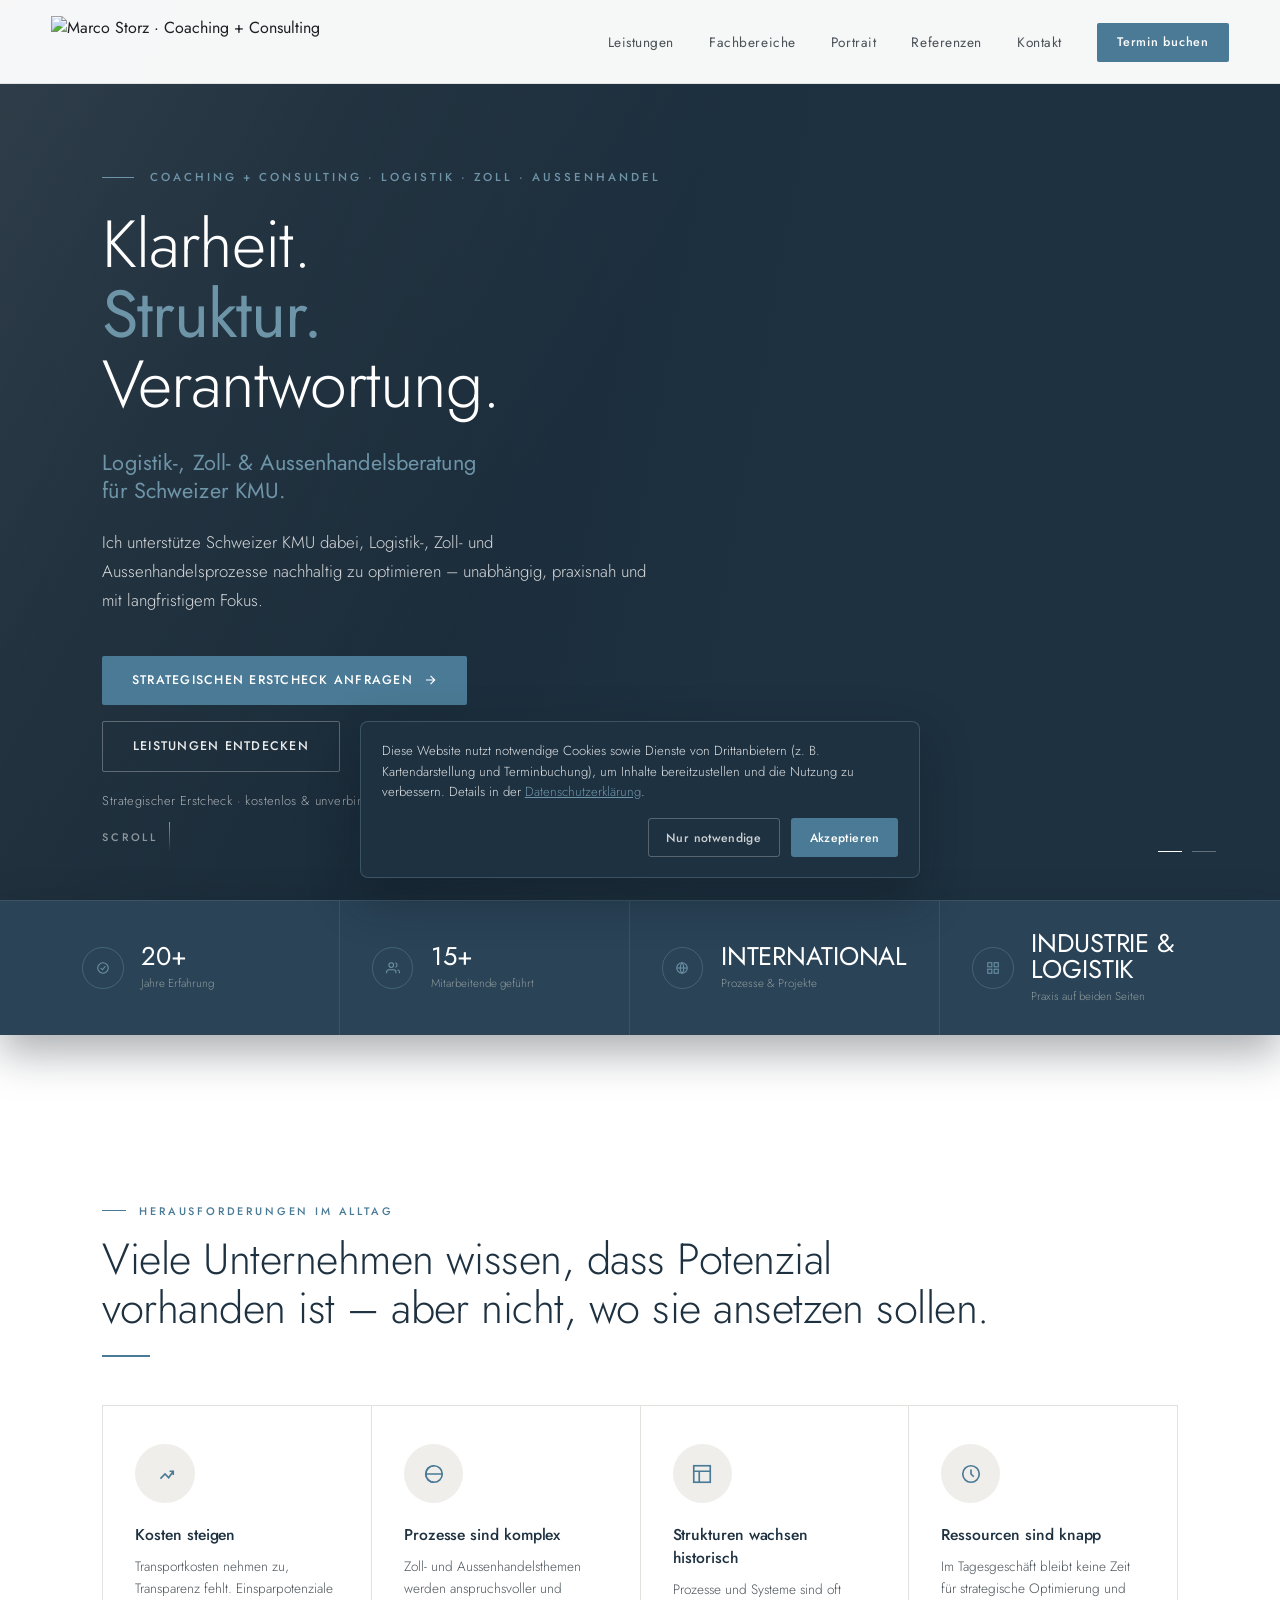
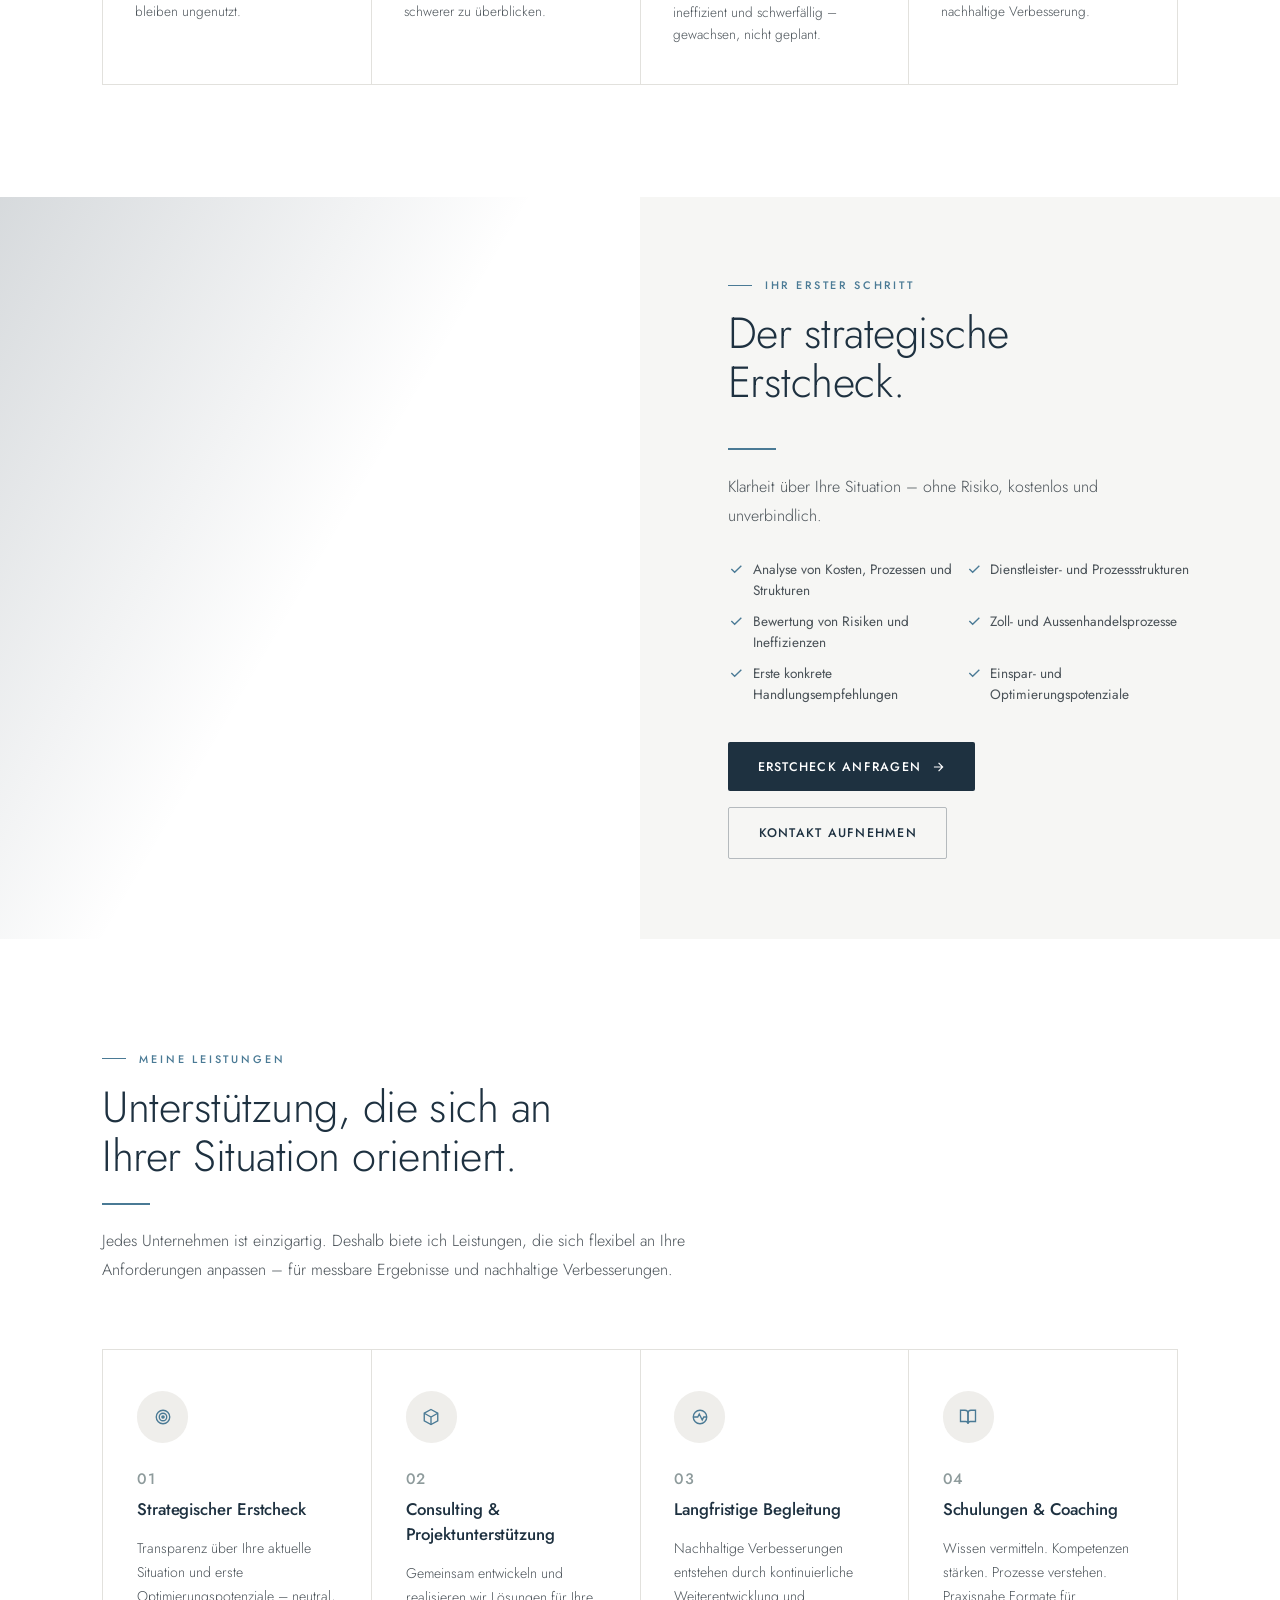
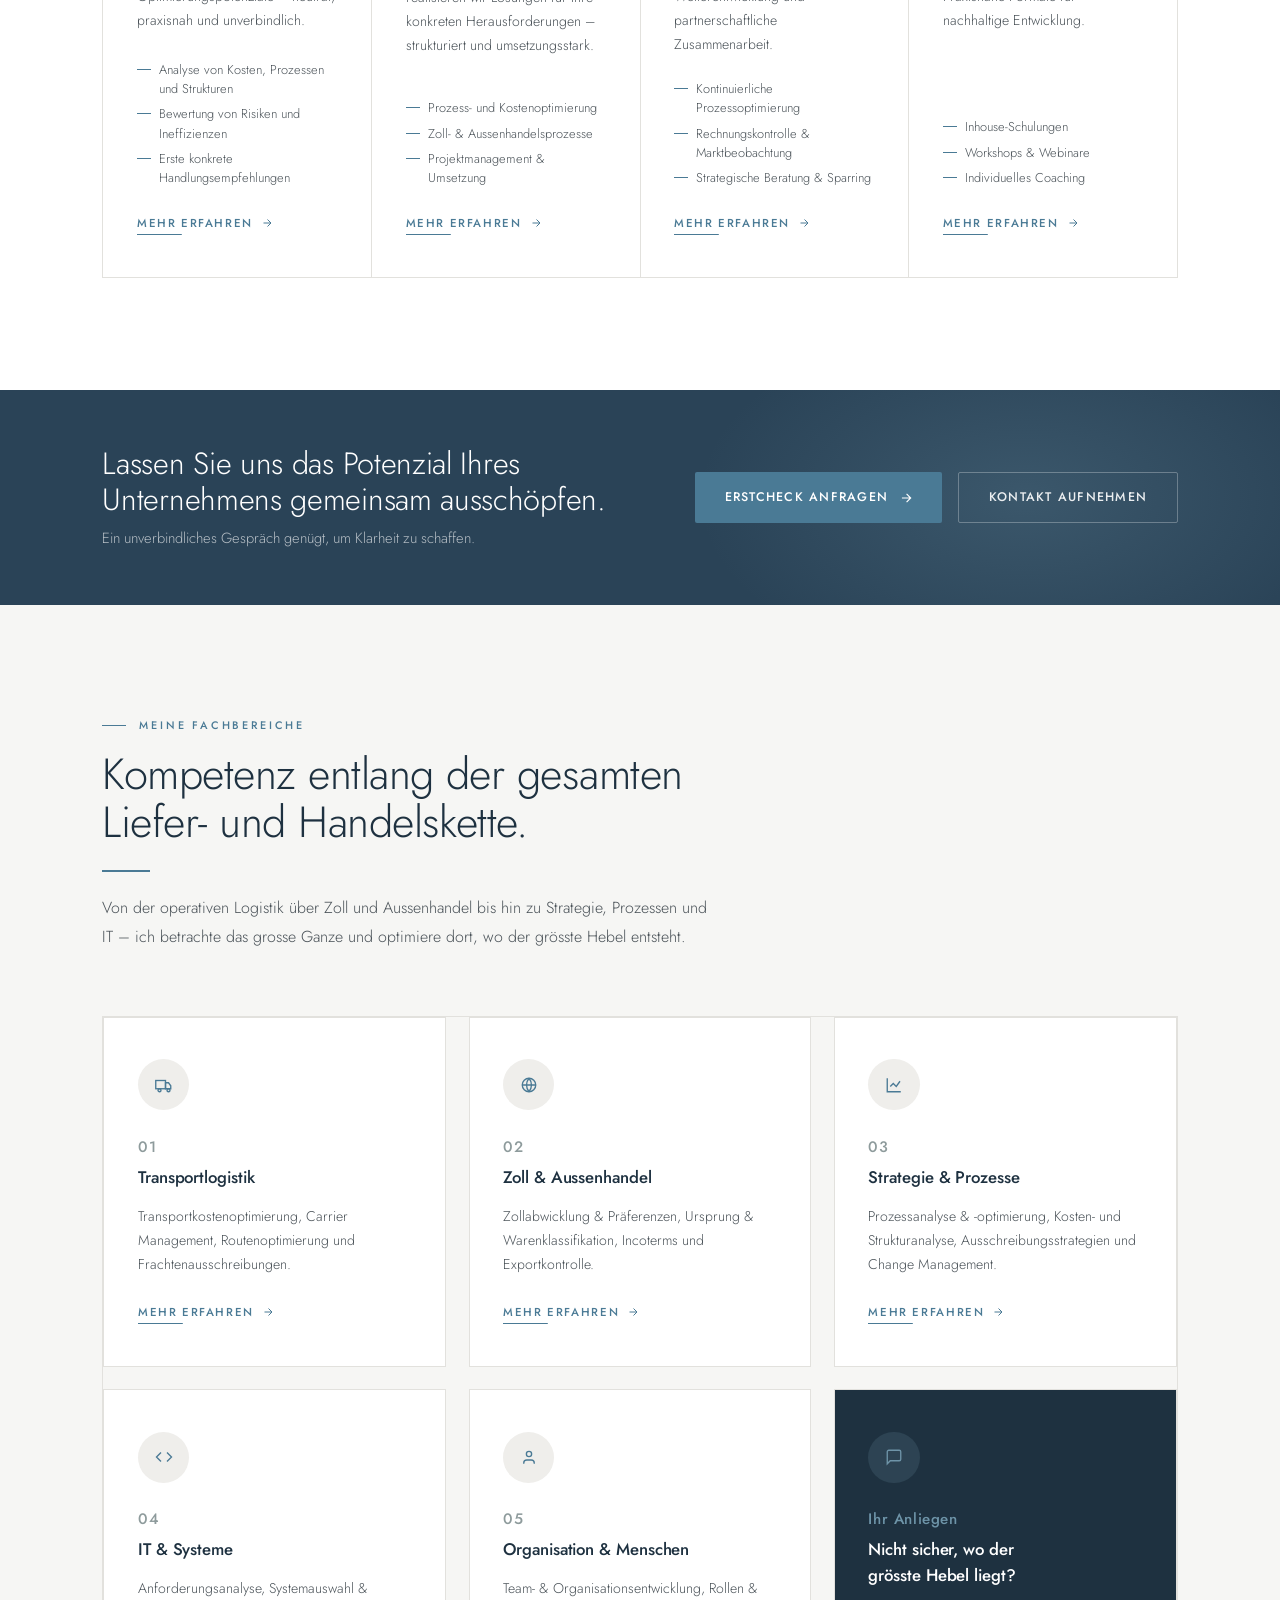
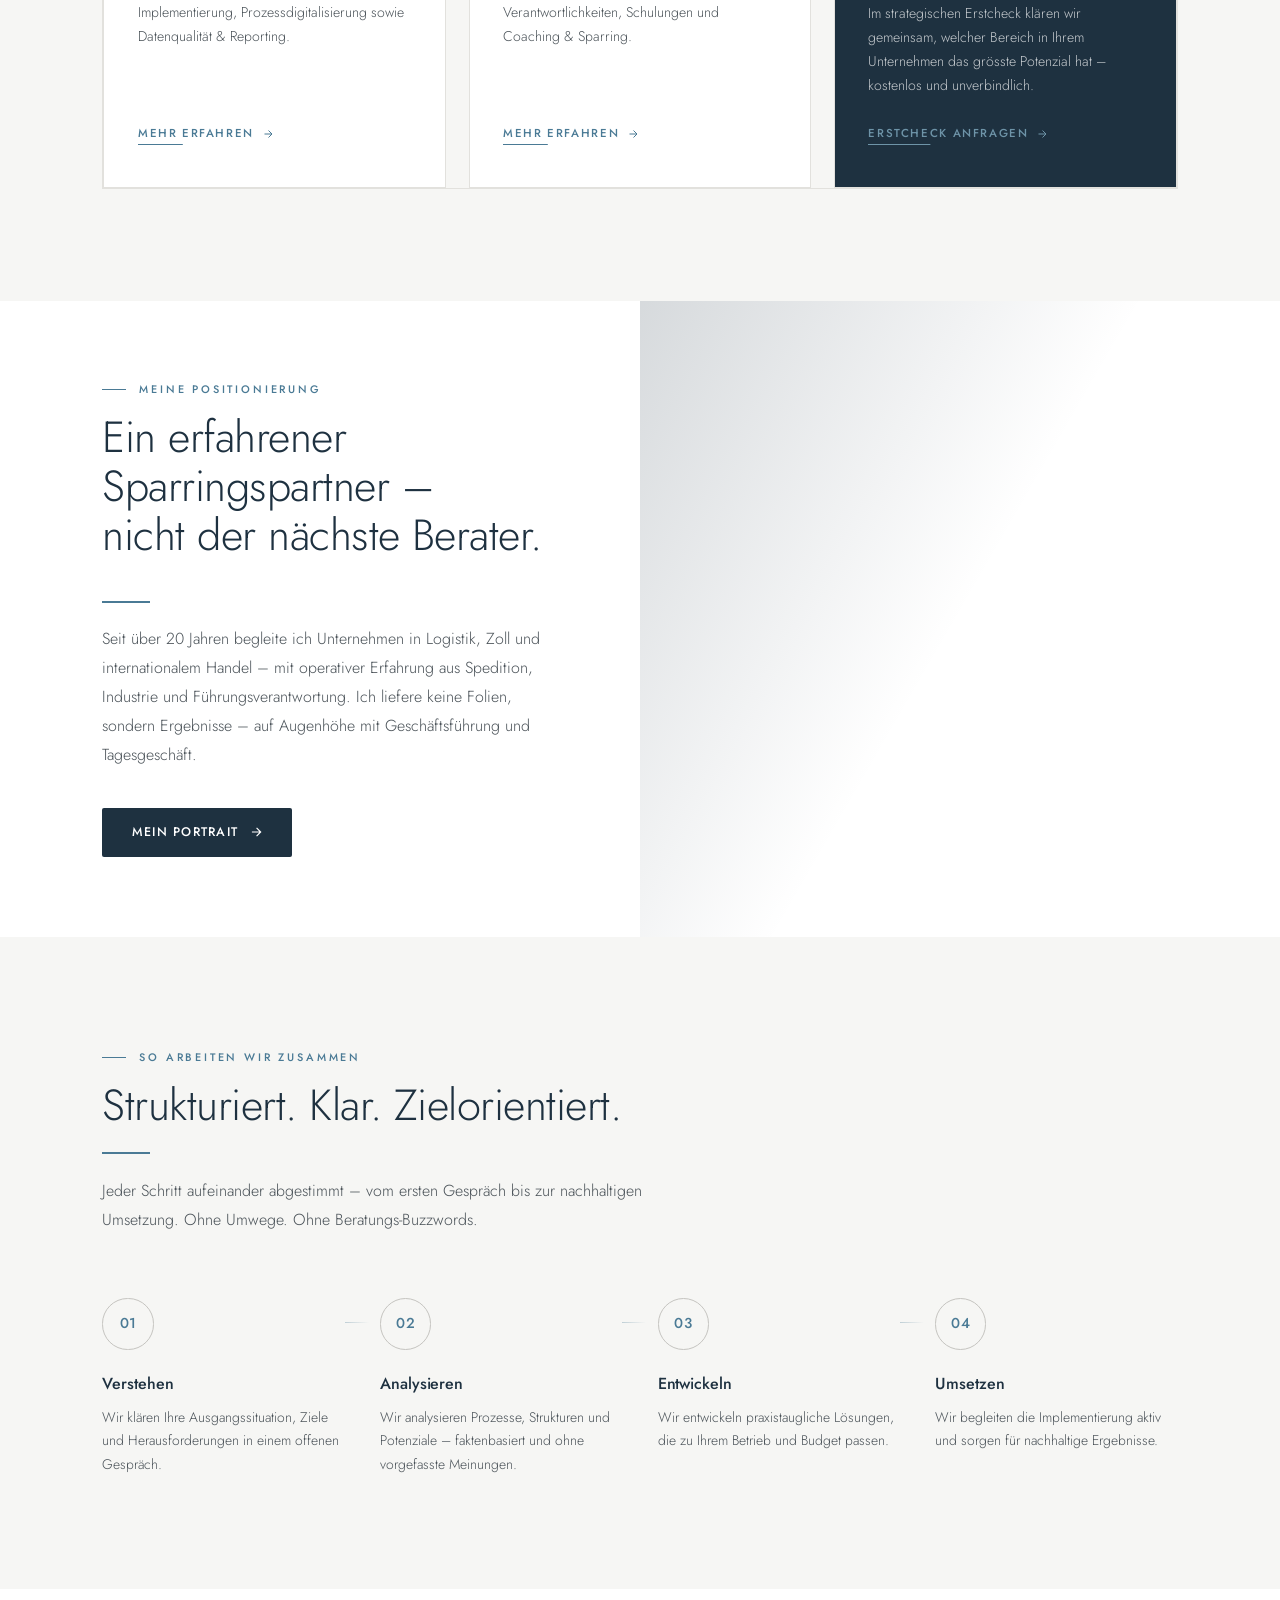
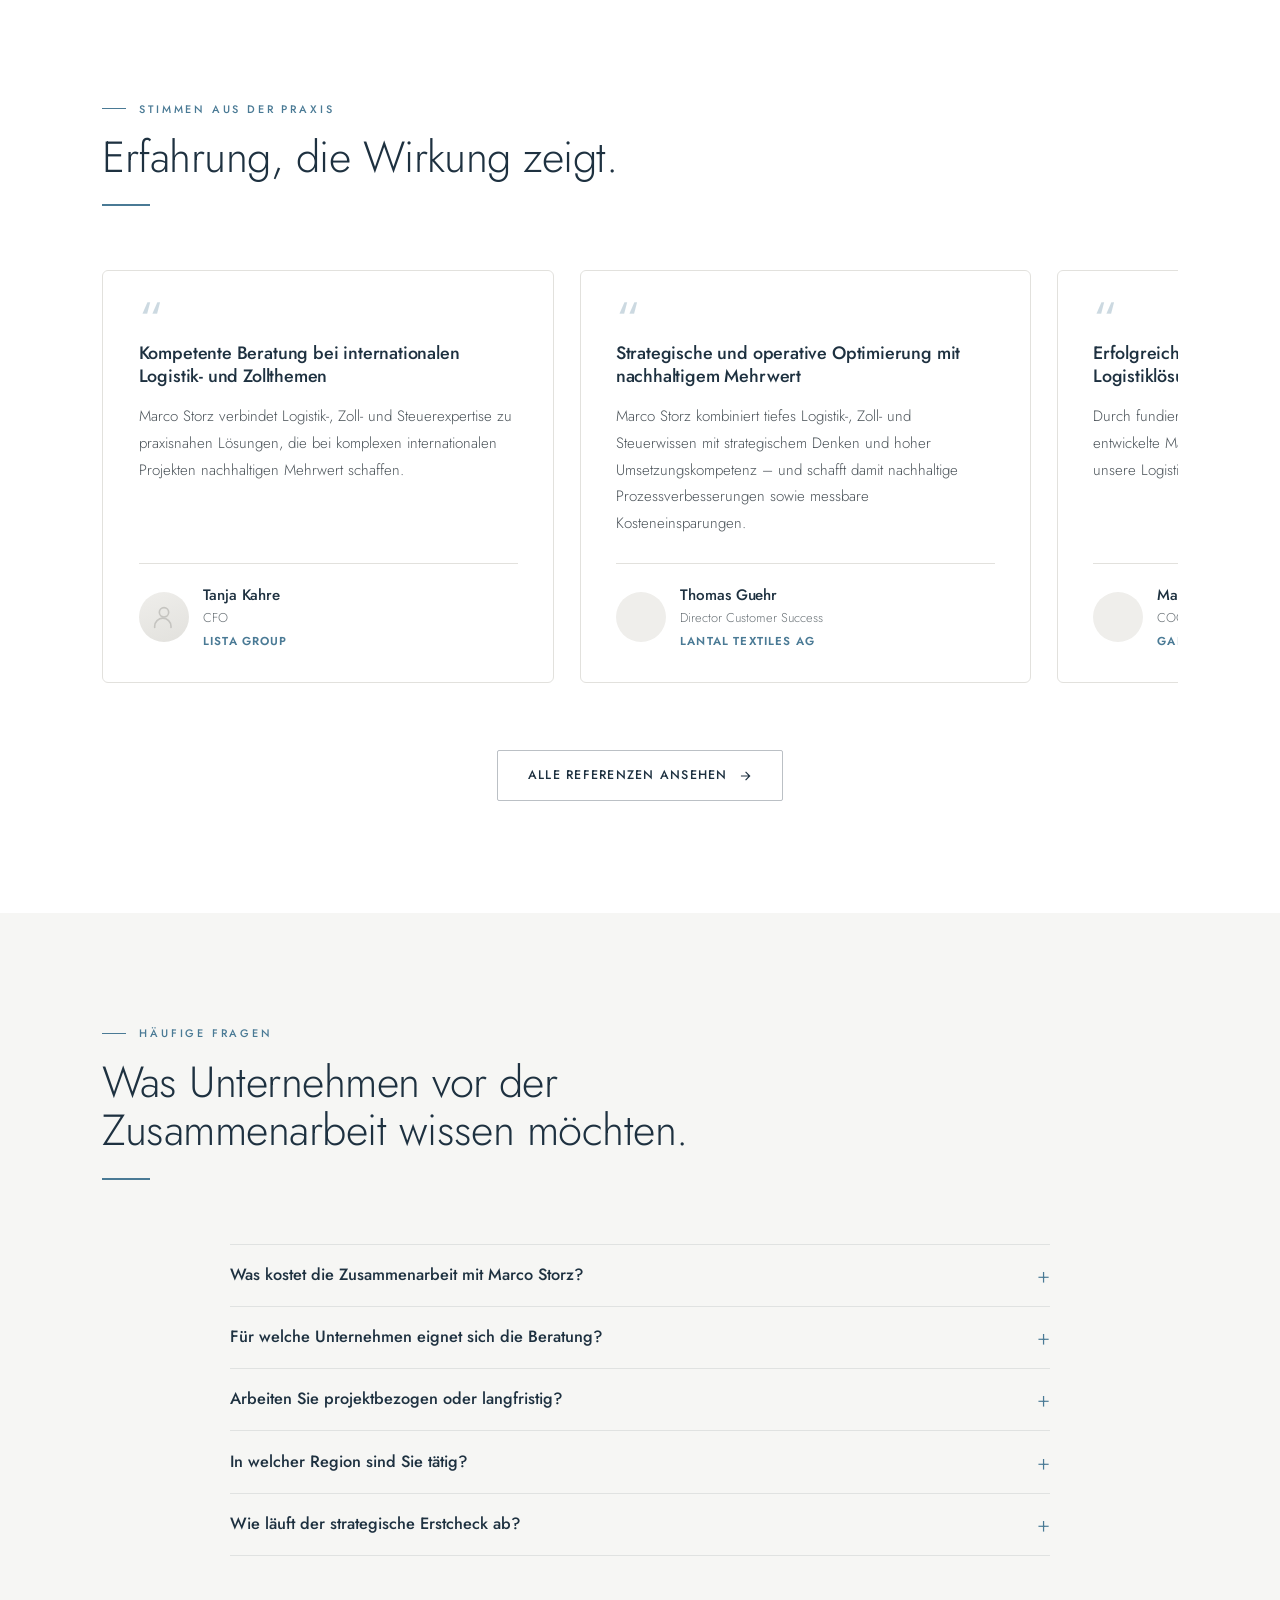
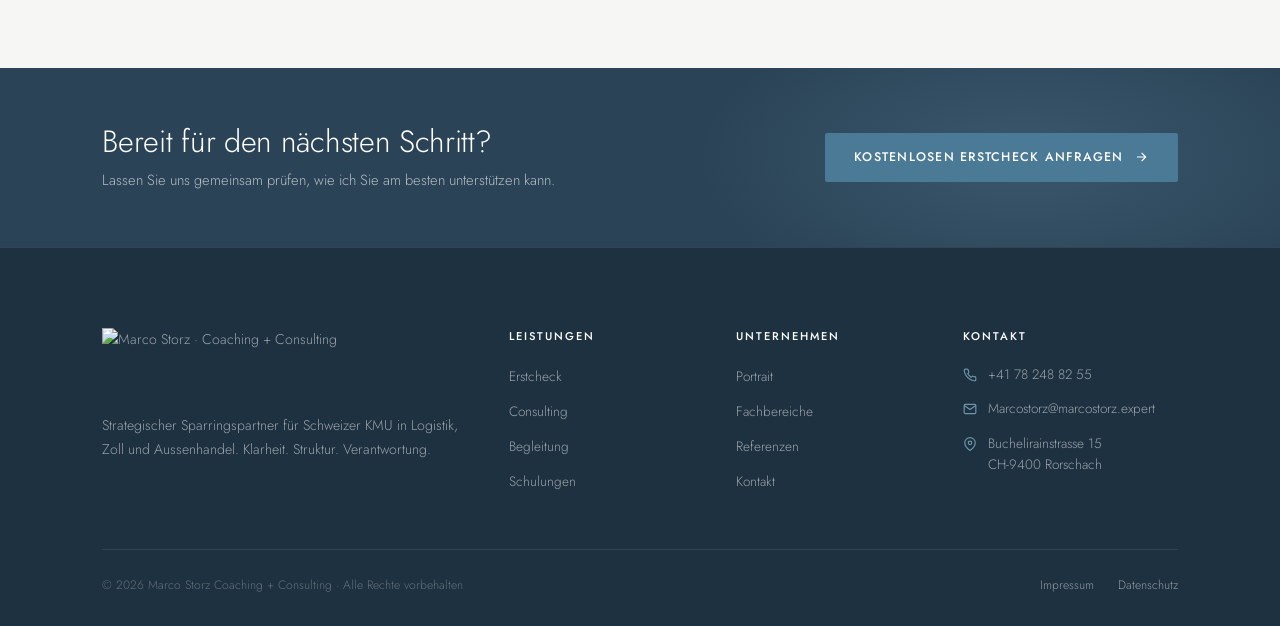
==== commit 34e6a29f: "Add files via upload" ====
--- a/index.html
+++ b/index.html
@@ -1,1048 +1,182 @@
 <!DOCTYPE html>
 <html lang="de">
 <head>
-  <meta charset="UTF-8">
-  <meta name="viewport" content="width=device-width, initial-scale=1.0">
-  <meta name="description" content="Marco Storz Coaching + Consulting – Externe Verantwortung für Ihre Transport- und Zollkosten. Strukturierte Kostenkontrolle für Schweizer KMU.">
-  <meta name="keywords" content="Transport Consulting, Zoll Beratung, Logistik KMU Schweiz, Marco Storz">
-  <meta property="og:title" content="Marco Storz Coaching + Consulting">
-  <meta property="og:description" content="Strukturierte Kostenkontrolle für Schweizer KMU – langfristig, neutral und ohne Beratungsrisiko.">
-  <title>Marco Storz – Coaching + Consulting</title>
-  <link href="https://fonts.googleapis.com/css2?family=Manrope:wght@300;400;500;600;700;800&display=swap" rel="stylesheet">
-  <style>
-    :root {
-      --navy: #0F1F35;
-      --blue: #1A3A5C;
-      --petrol: #1E4D6B;
-      --steel: #2D6A8F;
-      --steel-light: #4A8CAB;
-      --accent: #2B6CB0;
-      --white: #FFFFFF;
-      --off-white: #F7F8FA;
-      --gray-100: #F0F2F5;
-      --gray-200: #E2E6EA;
-      --gray-400: #8A96A3;
-      --gray-600: #4A5568;
-      --gray-800: #1A202C;
-      --line: rgba(255,255,255,0.08);
-    }
-    *, *::before, *::after { box-sizing: border-box; margin: 0; padding: 0; }
-    html { scroll-behavior: smooth; font-size: 16px; }
-    body { font-family: 'Manrope', sans-serif; background: var(--white); color: var(--gray-800); overflow-x: hidden; }
-
-    /* ── SCROLLBAR ── */
-    ::-webkit-scrollbar { width: 4px; }
-    ::-webkit-scrollbar-track { background: var(--navy); }
-    ::-webkit-scrollbar-thumb { background: var(--steel); border-radius: 2px; }
-
-    /* ── NAV ── */
-    nav {
-      position: fixed; top: 0; left: 0; right: 0; z-index: 1000;
-      display: flex; align-items: center; justify-content: space-between;
-      padding: 0 4%;
-      height: 72px;
-      background: rgba(15,31,53,0.97);
-      backdrop-filter: blur(16px);
-      border-bottom: 1px solid var(--line);
-      transition: height 0.3s ease, box-shadow 0.3s ease;
-    }
-    nav.scrolled { height: 60px; box-shadow: 0 4px 32px rgba(0,0,0,0.25); }
-
-    .nav-logo {
-      display: flex; align-items: center; gap: 12px;
-      text-decoration: none;
-    }
-    .nav-logo-mark {
-      display: grid; grid-template-columns: 1fr 1fr; gap: 3px;
-      width: 28px; height: 28px;
-    }
-    .nav-logo-mark span {
-      display: block; border-radius: 1px;
-    }
-    .nav-logo-mark span:nth-child(1) { background: #2D6A8F; }
-    .nav-logo-mark span:nth-child(2) { background: #4A8CAB; }
-    .nav-logo-mark span:nth-child(3) { background: #8A96A3; }
-    .nav-logo-mark span:nth-child(4) { background: #6B7A8D; }
-
-    .nav-logo-text {
-      display: flex; flex-direction: column; line-height: 1.1;
-    }
-    .nav-logo-name {
-      font-size: 0.95rem; font-weight: 700; color: var(--white);
-      letter-spacing: 0.04em; text-transform: uppercase;
-    }
-    .nav-logo-sub {
-      font-size: 0.62rem; font-weight: 400; color: var(--steel-light);
-      letter-spacing: 0.12em; text-transform: uppercase;
-    }
-
-    .nav-links {
-      display: flex; align-items: center; gap: 2rem; list-style: none;
-    }
-    .nav-links a {
-      color: rgba(255,255,255,0.65); text-decoration: none;
-      font-size: 0.82rem; font-weight: 500; letter-spacing: 0.04em;
-      transition: color 0.2s;
-      position: relative; padding-bottom: 2px;
-    }
-    .nav-links a::after {
-      content: ''; position: absolute; bottom: -2px; left: 0; right: 0;
-      height: 1px; background: var(--steel-light);
-      transform: scaleX(0); transform-origin: left;
-      transition: transform 0.25s ease;
-    }
-    .nav-links a:hover { color: var(--white); }
-    .nav-links a:hover::after { transform: scaleX(1); }
-
-    .nav-cta {
-      background: var(--steel);
-      color: var(--white) !important;
-      padding: 0.55rem 1.2rem;
-      border-radius: 2px;
-      font-size: 0.78rem !important;
-      font-weight: 600 !important;
-      letter-spacing: 0.06em !important;
-      text-transform: uppercase;
-      transition: background 0.2s !important;
-    }
-    .nav-cta:hover { background: var(--steel-light) !important; }
-    .nav-cta::after { display: none !important; }
-
-    .hamburger {
-      display: none; flex-direction: column; gap: 5px;
-      cursor: pointer; padding: 8px;
-    }
-    .hamburger span { display: block; width: 22px; height: 2px; background: var(--white); transition: 0.3s; border-radius: 1px; }
-
-    .mobile-menu {
-      display: none; position: fixed; inset: 72px 0 0;
-      background: var(--navy); z-index: 999;
-      flex-direction: column; align-items: center; justify-content: center;
-      gap: 2rem;
-    }
-    .mobile-menu.open { display: flex; }
-    .mobile-menu a {
-      color: rgba(255,255,255,0.8); text-decoration: none;
-      font-size: 1.4rem; font-weight: 600; letter-spacing: 0.04em;
-    }
-    .mobile-menu a:hover { color: var(--white); }
-
-    /* ── HERO SLIDER ── */
-    .hero {
-      position: relative; height: 100vh; min-height: 600px;
-      overflow: hidden;
-    }
-
-    .hero-slide {
-      position: absolute; inset: 0;
-      background-size: cover; background-position: center top;
-      opacity: 0; transition: opacity 1.2s ease;
-    }
-    .hero-slide.active { opacity: 1; }
-    .hero-slide::after {
-      content: '';
-      position: absolute; inset: 0;
-      background: linear-gradient(
-        105deg,
-        rgba(15,31,53,0.88) 0%,
-        rgba(15,31,53,0.65) 55%,
-        rgba(15,31,53,0.2) 100%
-      );
-    }
-
-    .hero-content {
-      position: relative; z-index: 2;
-      height: 100%; display: flex; flex-direction: column;
-      justify-content: flex-end; padding: 0 8% 8%;
-      max-width: 700px;
-    }
-
-    .hero-label {
-      font-size: 0.7rem; font-weight: 600;
-      letter-spacing: 0.25em; text-transform: uppercase;
-      color: var(--steel-light); margin-bottom: 1.2rem;
-      opacity: 0; transform: translateY(16px);
-      animation: heroIn 0.8s 0.3s ease forwards;
-    }
-
-    .hero h1 {
-      font-size: clamp(2.4rem, 4.5vw, 4.2rem);
-      font-weight: 800; line-height: 1.06;
-      color: var(--white); margin-bottom: 1.5rem;
-      opacity: 0; transform: translateY(20px);
-      animation: heroIn 0.8s 0.5s ease forwards;
-    }
-
-    .hero-sub {
-      font-size: 1rem; font-weight: 400; line-height: 1.7;
-      color: rgba(255,255,255,0.65); max-width: 520px;
-      margin-bottom: 2.5rem;
-      opacity: 0; transform: translateY(20px);
-      animation: heroIn 0.8s 0.7s ease forwards;
-    }
-
-    .hero-btns {
-      display: flex; gap: 1rem; flex-wrap: wrap;
-      opacity: 0; transform: translateY(20px);
-      animation: heroIn 0.8s 0.9s ease forwards;
-    }
-
-    .btn-primary {
-      display: inline-flex; align-items: center; gap: 0.5rem;
-      background: var(--steel); color: var(--white);
-      padding: 0.85rem 1.8rem;
-      font-family: 'Manrope', sans-serif;
-      font-size: 0.82rem; font-weight: 700;
-      letter-spacing: 0.08em; text-transform: uppercase;
-      text-decoration: none; border-radius: 2px;
-      border: none; cursor: pointer;
-      transition: background 0.2s, transform 0.2s;
-    }
-    .btn-primary:hover { background: var(--steel-light); transform: translateY(-1px); }
-
-    .btn-outline {
-      display: inline-flex; align-items: center; gap: 0.5rem;
-      background: transparent;
-      color: rgba(255,255,255,0.85);
-      padding: 0.85rem 1.8rem;
-      font-family: 'Manrope', sans-serif;
-      font-size: 0.82rem; font-weight: 600;
-      letter-spacing: 0.08em; text-transform: uppercase;
-      text-decoration: none; border-radius: 2px;
-      border: 1px solid rgba(255,255,255,0.3);
-      cursor: pointer;
-      transition: border-color 0.2s, color 0.2s;
-    }
-    .btn-outline:hover { border-color: rgba(255,255,255,0.7); color: var(--white); }
-
-    .btn-dark {
-      display: inline-flex; align-items: center; gap: 0.5rem;
-      background: var(--navy); color: var(--white);
-      padding: 0.85rem 1.8rem;
-      font-family: 'Manrope', sans-serif;
-      font-size: 0.82rem; font-weight: 700;
-      letter-spacing: 0.08em; text-transform: uppercase;
-      text-decoration: none; border-radius: 2px;
-      border: none; cursor: pointer;
-      transition: background 0.2s;
-    }
-    .btn-dark:hover { background: var(--blue); }
-
-    .btn-outline-dark {
-      display: inline-flex; align-items: center; gap: 0.5rem;
-      background: transparent; color: var(--navy);
-      padding: 0.85rem 1.8rem;
-      font-family: 'Manrope', sans-serif;
-      font-size: 0.82rem; font-weight: 600;
-      letter-spacing: 0.08em; text-transform: uppercase;
-      text-decoration: none; border-radius: 2px;
-      border: 1px solid rgba(15,31,53,0.35);
-      cursor: pointer;
-      transition: border-color 0.2s, background 0.2s;
-    }
-    .btn-outline-dark:hover { border-color: var(--navy); background: rgba(15,31,53,0.04); }
-
-    .hero-dots {
-      position: absolute; bottom: 2.5rem; right: 5%;
-      display: flex; gap: 0.5rem; z-index: 3;
-    }
-    .hero-dot {
-      width: 6px; height: 6px; border-radius: 50%;
-      background: rgba(255,255,255,0.3);
-      cursor: pointer; transition: background 0.3s, transform 0.3s;
-    }
-    .hero-dot.active { background: var(--white); transform: scale(1.3); }
-
-    /* ── STATS BAR ── */
-    .stats-bar {
-      background: var(--navy);
-      display: grid; grid-template-columns: repeat(4, 1fr);
-      border-top: 1px solid var(--line);
-    }
-    .stat-item {
-      padding: 2rem 2.5rem;
-      border-right: 1px solid var(--line);
-      display: flex; align-items: center; gap: 1rem;
-    }
-    .stat-item:last-child { border-right: none; }
-    .stat-icon {
-      width: 2.5rem; height: 2.5rem; border-radius: 50%;
-      border: 1px solid rgba(45,106,143,0.4);
-      display: flex; align-items: center; justify-content: center;
-      color: var(--steel-light); font-size: 1rem;
-      flex-shrink: 0;
-    }
-    .stat-num {
-      font-size: 1.5rem; font-weight: 800; color: var(--white); line-height: 1;
-    }
-    .stat-label {
-      font-size: 0.72rem; color: var(--gray-400);
-      font-weight: 400; margin-top: 0.2rem;
-      line-height: 1.4;
-    }
-
-    /* ── SECTIONS ── */
-    section { scroll-margin-top: 72px; }
-
-    .section-pad { padding: 6rem 8%; }
-    .section-pad-sm { padding: 4rem 8%; }
-
-    .eyebrow {
-      font-size: 0.68rem; font-weight: 700;
-      letter-spacing: 0.22em; text-transform: uppercase;
-      color: var(--steel); margin-bottom: 0.8rem;
-    }
-
-    .section-title {
-      font-size: clamp(1.8rem, 2.8vw, 2.8rem);
-      font-weight: 800; line-height: 1.1;
-      color: var(--navy); margin-bottom: 1rem;
-    }
-
-    .section-sub {
-      font-size: 1rem; font-weight: 400; line-height: 1.75;
-      color: var(--gray-600); max-width: 580px;
-    }
-
-    .divider {
-      width: 40px; height: 2px;
-      background: var(--steel);
-      margin: 1.2rem 0;
-    }
-
-    /* ── HERAUSFORDERUNGEN ── */
-    .challenges { background: var(--off-white); }
-
-    .challenges-grid {
-      display: grid; grid-template-columns: repeat(4, 1fr); gap: 1.5px;
-      background: var(--gray-200);
-      margin-top: 3rem;
-    }
-
-    .challenge-card {
-      background: var(--white); padding: 2rem 1.8rem;
-    }
-
-    .challenge-icon {
-      width: 2.8rem; height: 2.8rem;
-      background: var(--gray-100); border-radius: 50%;
-      display: flex; align-items: center; justify-content: center;
-      color: var(--steel); font-size: 1.1rem;
-      margin-bottom: 1rem;
-    }
-
-    .challenge-title {
-      font-size: 0.9rem; font-weight: 700;
-      color: var(--navy); margin-bottom: 0.5rem;
-    }
-
-    .challenge-desc {
-      font-size: 0.82rem; color: var(--gray-600);
-      line-height: 1.6;
-    }
-
-    /* ── ERSTCHECK ── */
-    .erstcheck {
-      display: grid; grid-template-columns: 1fr 1fr;
-      align-items: center; gap: 0;
-      background: var(--white);
-    }
-
-    .erstcheck-img {
-      height: 480px;
-      background-image: url('[data-uri]');
-      background-size: cover; background-position: center;
-    }
-
-    .erstcheck-content {
-      padding: 5rem;
-      background: var(--white);
-    }
-
-    .erstcheck-badge {
-      display: inline-block;
-      background: var(--gray-100); border-radius: 2px;
-      padding: 0.4rem 1rem;
-      font-size: 0.72rem; font-weight: 700;
-      letter-spacing: 0.12em; text-transform: uppercase;
-      color: var(--steel); margin-bottom: 1.5rem;
-    }
-
-    .erstcheck-checks {
-      display: grid; grid-template-columns: 1fr 1fr; gap: 0.6rem;
-      margin: 1.5rem 0 2rem;
-    }
-
-    .check-item {
-      display: flex; align-items: flex-start; gap: 0.5rem;
-      font-size: 0.82rem; color: var(--gray-600); line-height: 1.4;
-    }
-
-    .check-item::before {
-      content: '✓'; color: var(--steel);
-      font-weight: 700; flex-shrink: 0; margin-top: 0.05rem;
-    }
-
-    /* ── LEISTUNGEN ── */
-    .leistungen { background: var(--off-white); }
-
-    .leistungen-header {
-      text-align: center; margin-bottom: 3.5rem;
-    }
-    .leistungen-header .section-sub {
-      max-width: 600px; margin: 0 auto;
-    }
-    .leistungen-header .divider { margin: 1rem auto; }
-
-    .leistungen-grid {
-      display: grid; grid-template-columns: repeat(4, 1fr); gap: 1.5px;
-      background: var(--gray-200);
-    }
-
-    .leistung-card {
-      background: var(--white); padding: 2.5rem 2rem;
-      display: flex; flex-direction: column;
-      transition: background 0.25s;
-    }
-    .leistung-card:hover { background: var(--navy); }
-    .leistung-card:hover .leistung-title,
-    .leistung-card:hover .leistung-sub,
-    .leistung-card:hover .leistung-check { color: rgba(255,255,255,0.8); }
-    .leistung-card:hover .leistung-icon { background: rgba(45,106,143,0.3); color: var(--steel-light); }
-    .leistung-card:hover .leistung-link { color: var(--steel-light); }
-
-    .leistung-icon {
-      width: 3rem; height: 3rem; border-radius: 50%;
-      background: var(--gray-100);
-      display: flex; align-items: center; justify-content: center;
-      font-size: 1.2rem; color: var(--steel);
-      margin-bottom: 1.5rem;
-      transition: background 0.25s, color 0.25s;
-    }
-
-    .leistung-num {
-      font-size: 0.65rem; font-weight: 700;
-      letter-spacing: 0.15em; color: var(--gray-400);
-      margin-bottom: 0.5rem;
-    }
-
-    .leistung-title {
-      font-size: 1rem; font-weight: 700;
-      color: var(--navy); margin-bottom: 0.8rem;
-      transition: color 0.25s;
-    }
-
-    .leistung-sub {
-      font-size: 0.82rem; color: var(--gray-600);
-      line-height: 1.65; flex: 1;
-      transition: color 0.25s;
-    }
-
-    .leistung-checks {
-      margin-top: 1.2rem;
-      display: flex; flex-direction: column; gap: 0.3rem;
-    }
-
-    .leistung-check {
-      font-size: 0.78rem; color: var(--gray-600);
-      display: flex; align-items: flex-start; gap: 0.4rem;
-      transition: color 0.25s;
-    }
-    .leistung-check::before { content: '→'; color: var(--steel); flex-shrink: 0; }
-
-    .leistung-link {
-      display: inline-flex; align-items: center; gap: 0.4rem;
-      font-size: 0.75rem; font-weight: 700;
-      letter-spacing: 0.08em; text-transform: uppercase;
-      color: var(--steel); text-decoration: none;
-      margin-top: 1.5rem;
-      transition: color 0.25s;
-    }
-
-    /* ── PROZESS ── */
-    .prozess { background: var(--navy); }
-
-    .prozess-steps {
-      display: grid; grid-template-columns: repeat(4, 1fr);
-      gap: 2rem; margin-top: 3.5rem; position: relative;
-    }
-
-    .prozess-step {
-      position: relative;
-    }
-
-    .step-num {
-      width: 3rem; height: 3rem;
-      border: 1px solid rgba(45,106,143,0.5);
-      border-radius: 50%;
-      display: flex; align-items: center; justify-content: center;
-      font-size: 0.8rem; font-weight: 700;
-      color: var(--steel-light);
-      margin-bottom: 1.2rem;
-    }
-
-    .step-title {
-      font-size: 0.9rem; font-weight: 700;
-      color: var(--white); margin-bottom: 0.5rem;
-    }
-
-    .step-desc {
-      font-size: 0.82rem; color: rgba(255,255,255,0.45);
-      line-height: 1.6;
-    }
-
-    /* ── FACHBEREICHE ── */
-    .fachbereiche { background: var(--white); }
-
-    .fach-intro {
-      display: grid; grid-template-columns: 1fr 1fr;
-      gap: 4rem; margin-bottom: 4rem; align-items: end;
-    }
-
-    .fach-list {
-      display: flex; flex-direction: column; gap: 0;
-    }
-
-    .fach-item {
-      display: grid; grid-template-columns: auto 1fr auto;
-      align-items: center; gap: 1.5rem;
-      padding: 1.8rem 0;
-      border-bottom: 1px solid var(--gray-200);
-      cursor: pointer;
-      transition: background 0.2s;
-    }
-    .fach-item:first-child { border-top: 1px solid var(--gray-200); }
-
-    .fach-icon-wrap {
-      width: 3rem; height: 3rem; border-radius: 50%;
-      background: var(--navy);
-      display: flex; align-items: center; justify-content: center;
-      font-size: 1.1rem; color: var(--steel-light);
-      flex-shrink: 0;
-    }
-
-    .fach-name {
-      font-size: 0.95rem; font-weight: 700;
-      color: var(--navy);
-    }
-
-    .fach-sub {
-      font-size: 0.8rem; color: var(--gray-400);
-      margin-top: 0.2rem;
-    }
-
-    .fach-arrow {
-      color: var(--gray-400); font-size: 0.9rem;
-      transition: transform 0.2s, color 0.2s;
-    }
-    .fach-item:hover .fach-arrow {
-      transform: translateX(4px); color: var(--steel);
-    }
-
-    .fach-image {
-      position: sticky; top: 100px;
-      height: 420px;
-      background-image: url('[data-uri]');
-      background-size: cover; background-position: center;
-      border-radius: 2px;
-    }
-
-    /* ── PORTRAIT ── */
-    .portrait { background: var(--off-white); }
-
-    .portrait-grid {
-      display: grid; grid-template-columns: 1fr 1fr;
-      gap: 5rem; align-items: center;
-    }
-
-    .portrait-img {
-      height: 580px;
-      background-image: url('[data-uri]');
-      background-size: cover; background-position: center top;
-      border-radius: 2px;
-      position: relative;
-    }
-
-    .portrait-img-badge {
-      position: absolute; bottom: -1.5rem; right: -1.5rem;
-      background: var(--navy);
-      padding: 1.5rem 2rem;
-      border-radius: 2px;
-    }
-    .badge-num {
-      font-size: 2rem; font-weight: 800; color: var(--white); line-height: 1;
-    }
-    .badge-label {
-      font-size: 0.72rem; color: var(--steel-light);
-      letter-spacing: 0.1em; margin-top: 0.3rem;
-    }
-
-    .portrait-story { font-size: 0.9rem; color: var(--gray-600); line-height: 1.8; }
-    .portrait-story p { margin-bottom: 1rem; }
-
-    .portrait-values {
-      display: grid; grid-template-columns: repeat(3, 1fr);
-      gap: 1rem; margin-top: 2.5rem;
-    }
-
-    .value-item {
-      padding: 1.2rem;
-      background: var(--white); border-radius: 2px;
-      border: 1px solid var(--gray-200);
-    }
-
-    .value-icon { font-size: 1.2rem; margin-bottom: 0.5rem; }
-    .value-title { font-size: 0.82rem; font-weight: 700; color: var(--navy); margin-bottom: 0.2rem; }
-    .value-desc { font-size: 0.75rem; color: var(--gray-400); line-height: 1.4; }
-
-    .portrait-stats {
-      display: grid; grid-template-columns: repeat(5, 1fr);
-      gap: 0; background: var(--navy);
-      margin-top: 4rem;
-    }
-
-    .pstat {
-      padding: 2rem 1.5rem;
-      border-right: 1px solid var(--line);
-      text-align: center;
-    }
-    .pstat:last-child { border-right: none; }
-    .pstat-num { font-size: 1.6rem; font-weight: 800; color: var(--white); }
-    .pstat-label { font-size: 0.7rem; color: var(--gray-400); margin-top: 0.3rem; line-height: 1.4; }
-
-    /* ── TESTIMONIALS ── */
-    .testimonials { background: var(--white); }
-
-    .testimonials-header { text-align: center; margin-bottom: 3rem; }
-    .testimonials-header .divider { margin: 1rem auto; }
-
-    .testimonials-grid {
-      display: grid; grid-template-columns: repeat(3, 1fr); gap: 1.5px;
-      background: var(--gray-200);
-    }
-
-    .testimonial-card {
-      background: var(--white); padding: 2.5rem 2rem;
-    }
-
-    .testimonial-quote {
-      font-size: 2rem; color: var(--gray-200); line-height: 1;
-      margin-bottom: 1rem; font-family: Georgia, serif;
-    }
-
-    .testimonial-text {
-      font-size: 0.85rem; color: var(--gray-600);
-      line-height: 1.7; margin-bottom: 1.5rem; font-style: italic;
-    }
-
-    .testimonial-author {
-      display: flex; align-items: center; gap: 0.8rem;
-    }
-
-    .author-avatar {
-      width: 2.5rem; height: 2.5rem; border-radius: 50%;
-      background: var(--navy);
-      display: flex; align-items: center; justify-content: center;
-      font-size: 0.8rem; font-weight: 700; color: var(--white);
-      flex-shrink: 0;
-    }
-
-    .author-name { font-size: 0.82rem; font-weight: 700; color: var(--navy); }
-    .author-role { font-size: 0.72rem; color: var(--gray-400); }
-
-    .testimonial-logo {
-      font-size: 0.7rem; font-weight: 700;
-      letter-spacing: 0.1em; color: var(--steel);
-      text-transform: uppercase; margin-top: 0.3rem;
-    }
-
-    /* ── REFERENZ LOGOS ── */
-    .ref-logos { background: var(--navy); padding: 3rem 8%; }
-
-    .ref-logos-label {
-      text-align: center;
-      font-size: 0.68rem; font-weight: 700;
-      letter-spacing: 0.22em; text-transform: uppercase;
-      color: var(--gray-400); margin-bottom: 2.5rem;
-    }
-
-    .logos-grid {
-      display: flex; flex-wrap: wrap;
-      justify-content: center; align-items: center;
-      gap: 2.5rem;
-    }
-
-    .logo-badge {
-      font-size: 0.85rem; font-weight: 700;
-      color: rgba(255,255,255,0.45);
-      letter-spacing: 0.05em;
-      border: 1px solid rgba(255,255,255,0.1);
-      padding: 0.5rem 1.2rem; border-radius: 2px;
-      transition: color 0.2s, border-color 0.2s;
-    }
-    .logo-badge:hover { color: rgba(255,255,255,0.75); border-color: rgba(255,255,255,0.25); }
-
-    /* ── CTA BAND ── */
-    .cta-band {
-      background: var(--petrol);
-      display: grid; grid-template-columns: 1fr auto;
-      align-items: center; gap: 3rem;
-      padding: 3rem 8%;
-    }
-
-    .cta-band-title {
-      font-size: clamp(1.2rem, 2vw, 1.6rem);
-      font-weight: 800; color: var(--white); line-height: 1.3;
-    }
-
-    .cta-band-sub {
-      font-size: 0.85rem; color: rgba(255,255,255,0.65);
-      margin-top: 0.3rem;
-    }
-
-    .cta-band-btns { display: flex; gap: 1rem; flex-shrink: 0; }
-
-    /* ── KONTAKT ── */
-    .kontakt { background: var(--off-white); }
-
-    .kontakt-grid {
-      display: grid; grid-template-columns: 1fr 1fr;
-      gap: 5rem; margin-top: 3.5rem;
-    }
-
-    .kontakt-info { display: flex; flex-direction: column; gap: 1.5rem; }
-
-    .kontakt-hero-img {
-      height: 240px;
-      background-image: url('[data-uri]');
-      background-size: cover; background-position: center top;
-      border-radius: 2px; margin-bottom: 2rem;
-    }
-
-    .kontakt-item {
-      display: flex; align-items: flex-start; gap: 1rem;
-    }
-
-    .kontakt-icon {
-      width: 2.8rem; height: 2.8rem;
-      background: var(--navy); border-radius: 2px;
-      display: flex; align-items: center; justify-content: center;
-      color: var(--steel-light); font-size: 1rem;
-      flex-shrink: 0;
-    }
-
-    .kontakt-label {
-      font-size: 0.65rem; font-weight: 700;
-      letter-spacing: 0.15em; text-transform: uppercase;
-      color: var(--gray-400); margin-bottom: 0.2rem;
-    }
-
-    .kontakt-val {
-      font-size: 0.9rem; font-weight: 600; color: var(--navy);
-    }
-    .kontakt-val a { color: var(--navy); text-decoration: none; transition: color 0.2s; }
-    .kontakt-val a:hover { color: var(--steel); }
-
-    .kontakt-form {
-      background: var(--white); padding: 2.5rem;
-      border: 1px solid var(--gray-200); border-radius: 2px;
-    }
-
-    .form-title { font-size: 1.2rem; font-weight: 700; color: var(--navy); margin-bottom: 0.3rem; }
-    .form-sub { font-size: 0.82rem; color: var(--gray-400); margin-bottom: 1.8rem; }
-
-    .form-row { display: grid; grid-template-columns: 1fr 1fr; gap: 1rem; }
-
-    .form-group { margin-bottom: 1rem; }
-
-    .form-group label {
-      display: block; font-size: 0.7rem; font-weight: 700;
-      letter-spacing: 0.1em; text-transform: uppercase;
-      color: var(--gray-400); margin-bottom: 0.4rem;
-    }
-
-    .form-group input,
-    .form-group textarea,
-    .form-group select {
-      width: 100%; padding: 0.75rem 1rem;
-      border: 1px solid var(--gray-200); border-radius: 2px;
-      font-family: 'Manrope', sans-serif;
-      font-size: 0.88rem; color: var(--navy);
-      background: var(--off-white);
-      outline: none; transition: border-color 0.2s, background 0.2s;
-    }
-    .form-group input:focus,
-    .form-group textarea:focus,
-    .form-group select:focus {
-      border-color: var(--steel); background: var(--white);
-    }
-    .form-group textarea { height: 110px; resize: vertical; }
-
-    .form-check {
-      display: flex; align-items: flex-start; gap: 0.6rem;
-      margin-bottom: 1.5rem;
-    }
-    .form-check input { width: auto; flex-shrink: 0; margin-top: 3px; }
-    .form-check label {
-      font-size: 0.78rem; color: var(--gray-600); line-height: 1.5;
-      letter-spacing: 0; text-transform: none; font-weight: 400;
-    }
-    .form-check label a { color: var(--steel); }
-
-    .btn-submit {
-      width: 100%;
-      background: var(--navy); color: var(--white);
-      border: none; padding: 0.9rem 2rem;
-      font-family: 'Manrope', sans-serif;
-      font-size: 0.82rem; font-weight: 700;
-      letter-spacing: 0.1em; text-transform: uppercase;
-      cursor: pointer; border-radius: 2px;
-      transition: background 0.2s;
-    }
-    .btn-submit:hover { background: var(--blue); }
-
-    /* ── FOOTER ── */
-    footer {
-      background: var(--navy); padding: 2rem 8%;
-      display: flex; justify-content: space-between;
-      align-items: center; flex-wrap: wrap; gap: 1rem;
-      border-top: 1px solid var(--line);
-    }
-
-    .footer-logo-wrap { display: flex; align-items: center; gap: 10px; }
-    .footer-brand {
-      font-size: 0.88rem; font-weight: 700;
-      color: rgba(255,255,255,0.6); letter-spacing: 0.04em;
-    }
-
-    .footer-links { display: flex; gap: 1.5rem; }
-    .footer-links a {
-      font-size: 0.75rem; color: rgba(255,255,255,0.35);
-      text-decoration: none; transition: color 0.2s;
-    }
-    .footer-links a:hover { color: var(--steel-light); }
-
-    .footer-contact {
-      display: flex; gap: 2rem;
-    }
-    .footer-contact-item {
-      display: flex; align-items: center; gap: 0.5rem;
-      font-size: 0.78rem; color: rgba(255,255,255,0.4);
-    }
-    .footer-contact-item a { color: rgba(255,255,255,0.4); text-decoration: none; }
-    .footer-contact-item a:hover { color: var(--steel-light); }
-
-    .footer-copy {
-      font-size: 0.72rem; color: rgba(255,255,255,0.2);
-      width: 100%; text-align: center;
-      padding-top: 1rem;
-      border-top: 1px solid var(--line); margin-top: 0.5rem;
-    }
-
-    /* ── ANIMATIONS ── */
-    @keyframes heroIn {
-      to { opacity: 1; transform: translateY(0); }
-    }
-
-    .reveal {
-      opacity: 0; transform: translateY(20px);
-      transition: opacity 0.6s ease, transform 0.6s ease;
-    }
-    .reveal.visible { opacity: 1; transform: none; }
-
-    /* ── MOBILE ── */
-    @media (max-width: 1024px) {
-      .stats-bar { grid-template-columns: repeat(2, 1fr); }
-      .leistungen-grid { grid-template-columns: repeat(2, 1fr); }
-      .challenges-grid { grid-template-columns: repeat(2, 1fr); }
-      .prozess-steps { grid-template-columns: repeat(2, 1fr); }
-      .fach-intro { grid-template-columns: 1fr; }
-      .fach-image { display: none; }
-      .portrait-stats { grid-template-columns: repeat(3, 1fr); }
-    }
-
-    @media (max-width: 768px) {
-      .nav-links { display: none; }
-      .hamburger { display: flex; }
-      .hero-content { padding: 0 6% 6%; }
-      .stats-bar { grid-template-columns: 1fr 1fr; }
-      .section-pad { padding: 4rem 6%; }
-      .erstcheck { grid-template-columns: 1fr; }
-      .erstcheck-img { height: 280px; order: -1; }
-      .erstcheck-content { padding: 3rem 6%; }
-      .leistungen-grid { grid-template-columns: 1fr; }
-      .challenges-grid { grid-template-columns: 1fr 1fr; }
-      .prozess-steps { grid-template-columns: 1fr; }
-      .portrait-grid { grid-template-columns: 1fr; }
-      .portrait-img { height: 320px; }
-      .portrait-img-badge { right: 0; }
-      .portrait-values { grid-template-columns: 1fr 1fr; }
-      .portrait-stats { grid-template-columns: repeat(2, 1fr); }
-      .testimonials-grid { grid-template-columns: 1fr; }
-      .kontakt-grid { grid-template-columns: 1fr; }
-      .cta-band { grid-template-columns: 1fr; }
-      .cta-band-btns { flex-wrap: wrap; }
-      .form-row { grid-template-columns: 1fr; }
-    }
-  </style>
+  <meta charset="UTF-8" />
+  <meta name="viewport" content="width=device-width, initial-scale=1.0" />
+  <meta name="description" content="Strategischer Sparringspartner für Schweizer KMU in Logistik, Zoll und Aussenhandel. Über 20 Jahre operative Erfahrung. Sitz in Rorschach." />
+  <title>Logistik- & Zollberatung für Schweizer KMU | Marco Storz</title>
+  <link rel="preconnect" href="https://fonts.googleapis.com" />
+  <link rel="preconnect" href="https://fonts.gstatic.com" crossorigin />
+  <link href="https://fonts.googleapis.com/css2?family=Jost:wght@200;300;400;500;600;700&display=swap" rel="stylesheet" />
+  <link rel="stylesheet" href="styles.css" />
+  <link rel="canonical" href="https://www.marcostorz.expert/" />
+  <meta property="og:title" content="Logistik- & Zollberatung für Schweizer KMU | Marco Storz" />
+  <meta property="og:description" content="Strategischer Sparringspartner für Schweizer KMU in Logistik, Zoll und Aussenhandel. Über 20 Jahre operative Erfahrung. Sitz in Rorschach." />
+  <meta property="og:type" content="website" />
+  <meta property="og:locale" content="de_CH" />
+  <meta property="og:url" content="https://www.marcostorz.expert/" />
+  <meta property="og:image" content="https://www.marcostorz.expert/assets/og-marco.jpg" />
+  <meta name="twitter:card" content="summary_large_image" />
+  <script type="application/ld+json">{"@context":"https://schema.org","@type":"ProfessionalService","@id":"https://www.marcostorz.expert/#org","name":"Marco Storz Coaching + Consulting","url":"https://www.marcostorz.expert/","image":"https://www.marcostorz.expert/assets/og-marco.jpg","description":"Beratung für Logistik, Zoll und Aussenhandel für Schweizer KMU – strategischer Sparringspartner mit über 20 Jahren operativer Erfahrung.","areaServed":["CH","DE","EU"],"address":{"@type":"PostalAddress","streetAddress":"Buchelirainstrasse 15","postalCode":"9400","addressLocality":"Rorschach","addressRegion":"St. Gallen","addressCountry":"CH"},"telephone":"+41782488255","email":"Marcostorz@marcostorz.expert","founder":{"@type":"Person","name":"Marco Storz","jobTitle":"Berater für Logistik, Zoll & Aussenhandel","knowsAbout":["Transportlogistik","Zollabwicklung","Supply Chain Management","Aussenhandel","Prozessoptimierung"]},"knowsAbout":["Transportlogistik","Zoll & Aussenhandel","Supply Chain","Strategie & Prozesse","IT & Systeme","Schulungen"]}</script>
+  <script type="application/ld+json">{"@context":"https://schema.org","@type":"BreadcrumbList","itemListElement":[{"@type":"ListItem","position":1,"name":"Home","item":"https://www.marcostorz.expert/"}]}</script>
+  <script type="application/ld+json">{"@context":"https://schema.org","@type":"FAQPage","mainEntity":[{"@type":"Question","name":"Was kostet die Zusammenarbeit mit Marco Storz?","acceptedAnswer":{"@type":"Answer","text":"Der Einstieg ist immer der strategische Erstcheck – kostenlos und unverbindlich. Projekte werden danach transparent nach Aufwand oder als feste Pakete vereinbart; möglich ist ein einmaliges Projekt ebenso wie eine langfristige Begleitung."}},{"@type":"Question","name":"Für welche Unternehmen eignet sich die Beratung?","acceptedAnswer":{"@type":"Answer","text":"Primär für Schweizer KMU aus Industrie, Handel und Logistik – von der Geschäftsführung über Einkauf und Betrieb bis zu Supply-Chain- und Zollverantwortlichen."}},{"@type":"Question","name":"Arbeiten Sie projektbezogen oder langfristig?","acceptedAnswer":{"@type":"Answer","text":"Beides. Möglich sind einmalige Projekte wie eine Frachtenausschreibung, eine langfristige Begleitung als externes Logistikbüro sowie Schulungen und Coaching für Ihr Team."}},{"@type":"Question","name":"In welcher Region sind Sie tätig?","acceptedAnswer":{"@type":"Answer","text":"Sitz ist Rorschach am Bodensee (Region St. Gallen, Ostschweiz). Tätig bin ich in der gesamten Schweiz sowie grenzüberschreitend in Deutschland und der EU."}},{"@type":"Question","name":"Wie läuft der strategische Erstcheck ab?","acceptedAnswer":{"@type":"Answer","text":"In rund 30 Minuten – per Video oder Telefon – erhalten Sie eine neutrale Einschätzung Ihrer Situation und der realistischen Optimierungshebel. Ohne Verkaufsdruck, ohne Verpflichtung."}}]}</script>
 </head>
 <body>
 
-<!-- ── NAV ── -->
-<nav id="nav">
-  <a href="#home" class="nav-logo">
-    <div class="nav-logo-mark">
-      <span></span><span></span><span></span><span></span>
-    </div>
-    <div class="nav-logo-text">
-      <span class="nav-logo-name">Marco Storz</span>
-      <span class="nav-logo-sub">Coaching + Consulting</span>
-    </div>
+<!-- ╔══════════ NAV ══════════╗ -->
+<header class="nav" id="nav">
+  <a href="index.html" class="nav-logo" aria-label="Marco Storz – Startseite">
+    <img src="assets/logo.png" alt="Marco Storz · Coaching + Consulting" />
   </a>
-  <ul class="nav-links">
-    <li><a href="#leistungen">Leistungen</a></li>
-    <li><a href="#fachbereiche">Fachbereiche</a></li>
-    <li><a href="#portrait">Portrait</a></li>
-    <li><a href="#referenzen">Referenzen</a></li>
-    <li><a href="#kontakt">Kontakt</a></li>
-    <li><a href="#kontakt" class="nav-cta">Erstcheck anfragen</a></li>
-  </ul>
-  <div class="hamburger" id="hamburger">
+  <nav>
+    <ul class="nav-links">
+      <li><a href="leistungen.html">Leistungen</a></li>
+      <li><a href="fachbereiche.html">Fachbereiche</a></li>
+      <li><a href="portrait.html">Portrait</a></li>
+      <li><a href="referenzen.html">Referenzen</a></li>
+      <li><a href="kontakt.html">Kontakt</a></li>
+      <li><a href="kontakt.html#booking" class="nav-cta">Termin buchen</a></li>
+    </ul>
+  </nav>
+  <button class="hamburger" id="hamburger" aria-label="Menü öffnen">
     <span></span><span></span><span></span>
-  </div>
-</nav>
-
+  </button>
+</header>
 <div class="mobile-menu" id="mobileMenu">
-  <a href="#leistungen" onclick="closeMobile()">Leistungen</a>
-  <a href="#fachbereiche" onclick="closeMobile()">Fachbereiche</a>
-  <a href="#portrait" onclick="closeMobile()">Portrait</a>
-  <a href="#referenzen" onclick="closeMobile()">Referenzen</a>
-  <a href="#kontakt" onclick="closeMobile()">Kontakt</a>
-  <a href="#kontakt" onclick="closeMobile()" style="color:var(--steel-light)">Erstcheck anfragen →</a>
+  <a href="leistungen.html">Leistungen</a>
+  <a href="fachbereiche.html">Fachbereiche</a>
+  <a href="portrait.html">Portrait</a>
+  <a href="referenzen.html">Referenzen</a>
+  <a href="kontakt.html">Kontakt</a>
+  <a href="kontakt.html#booking" class="nav-cta">Termin buchen</a>
 </div>
 
-<!-- ── HERO SLIDER ── -->
-<section class="hero" id="home">
-  <div class="hero-slide active" style="background-image:url('[data-uri]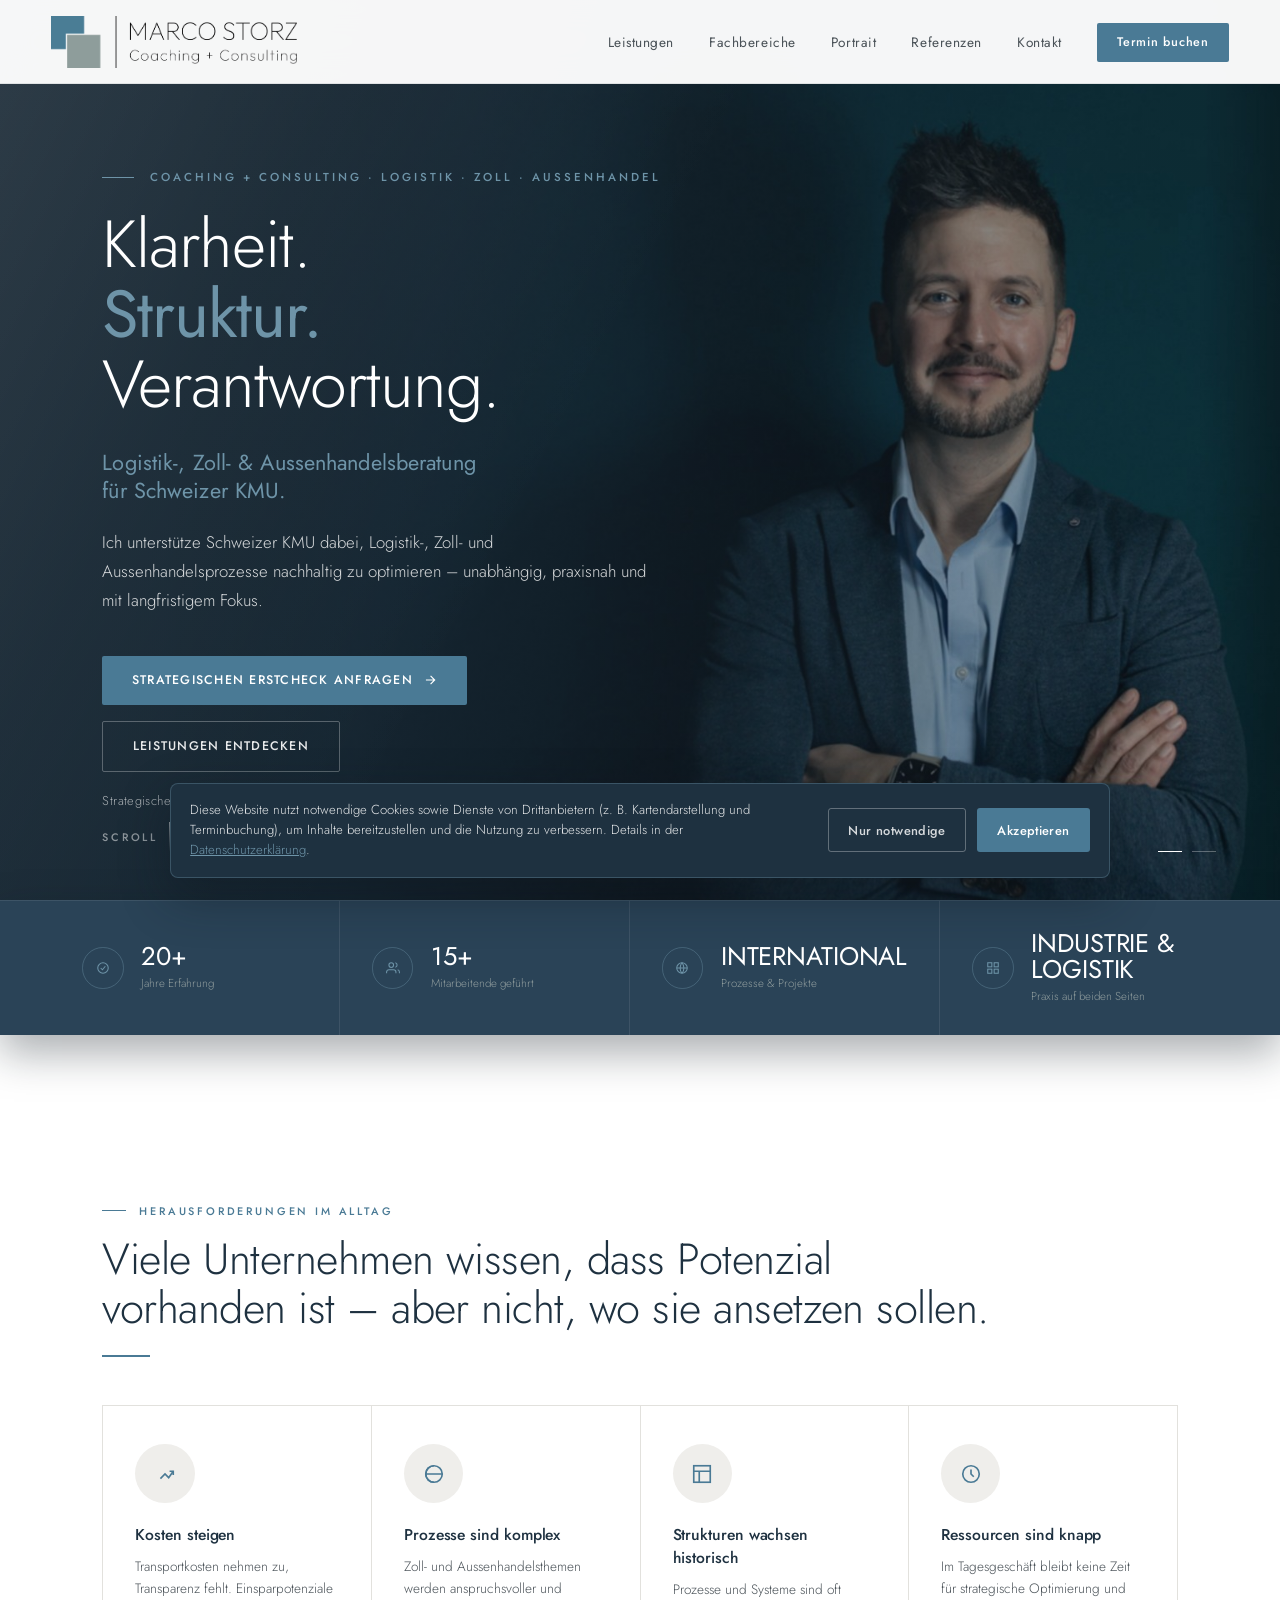
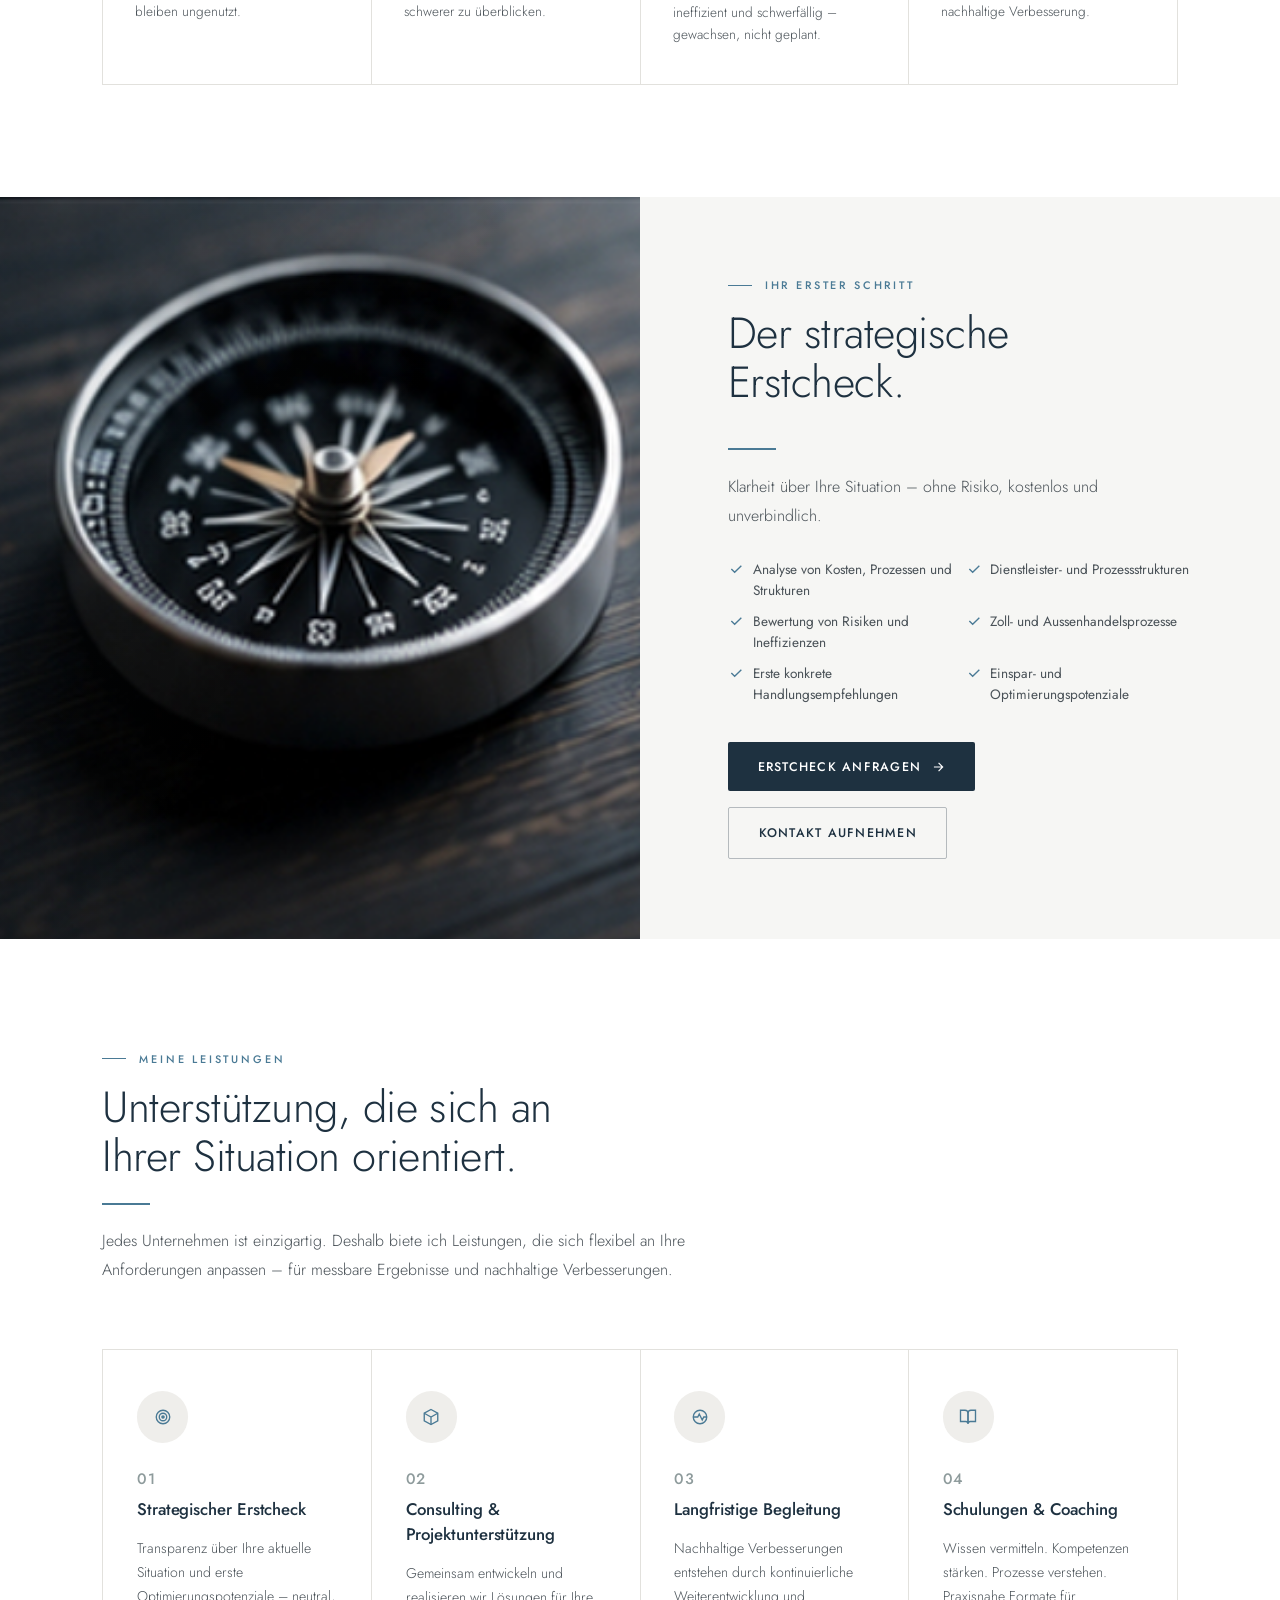
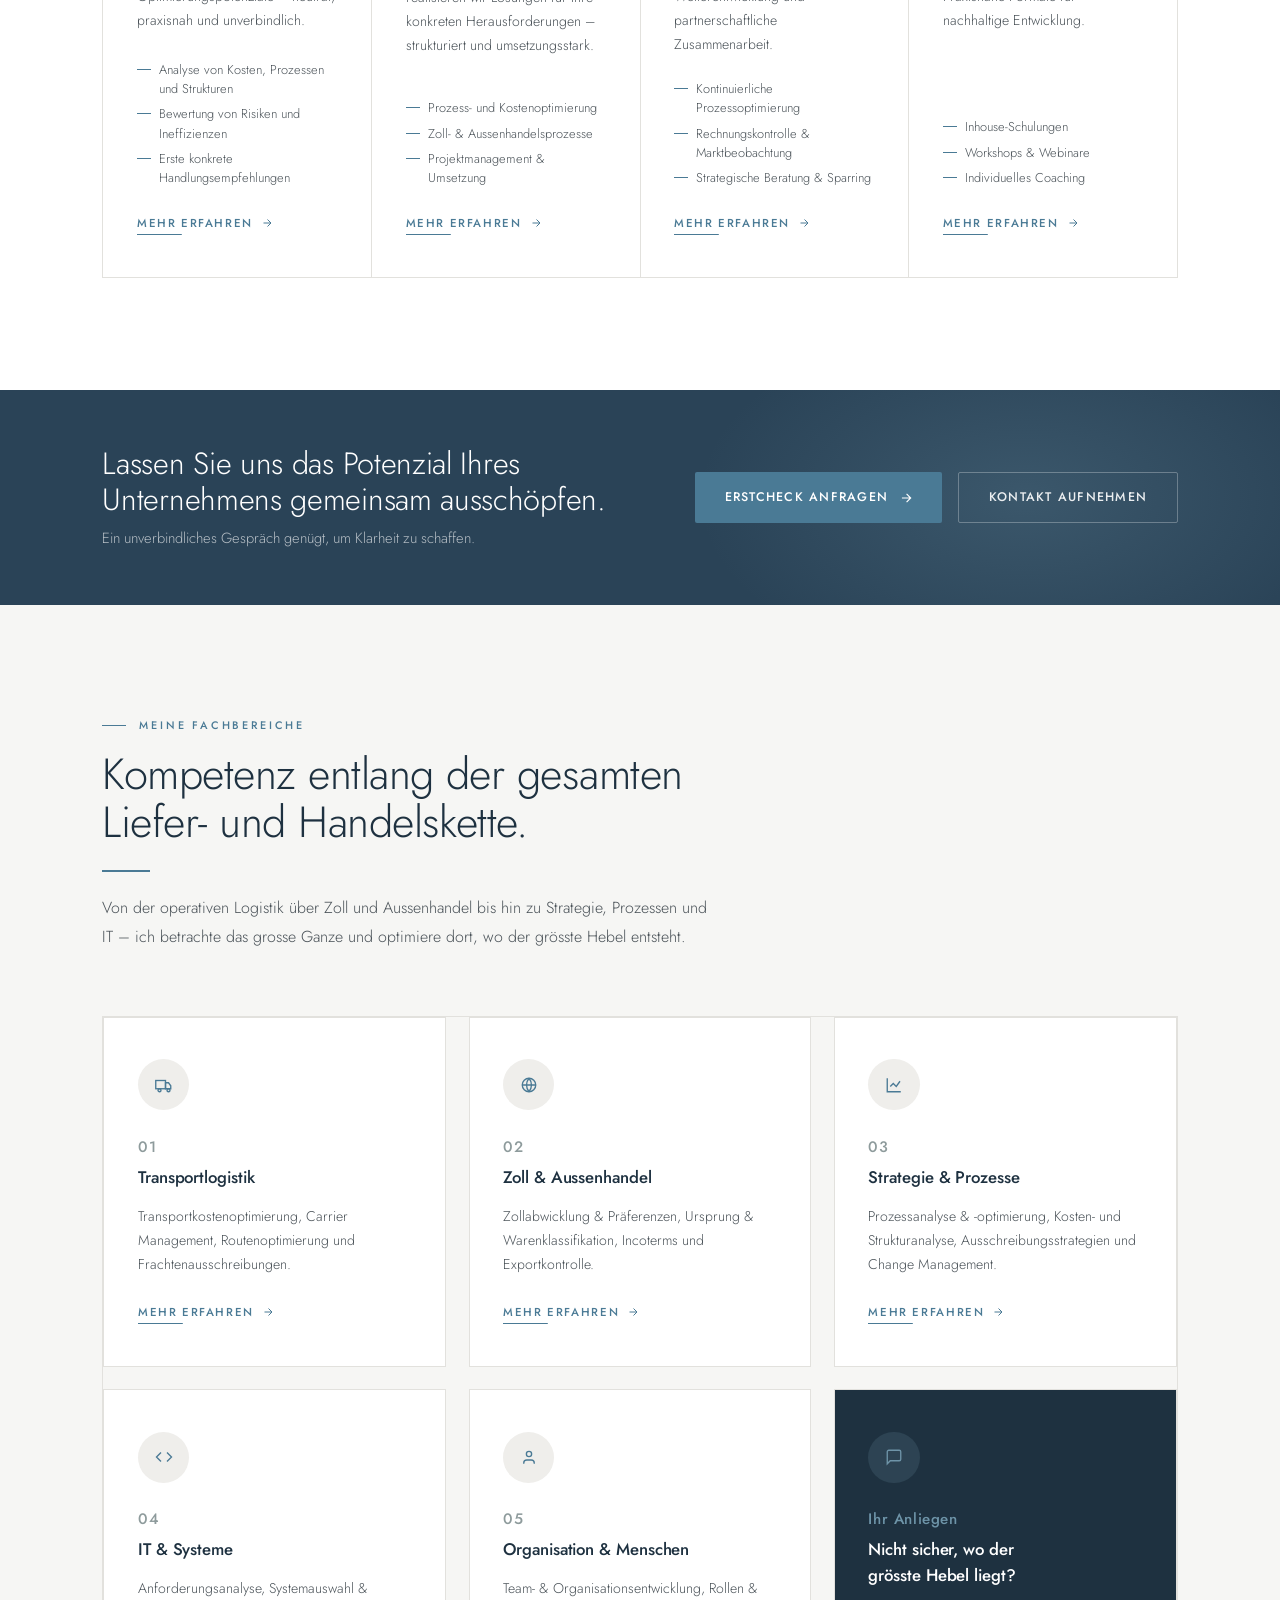
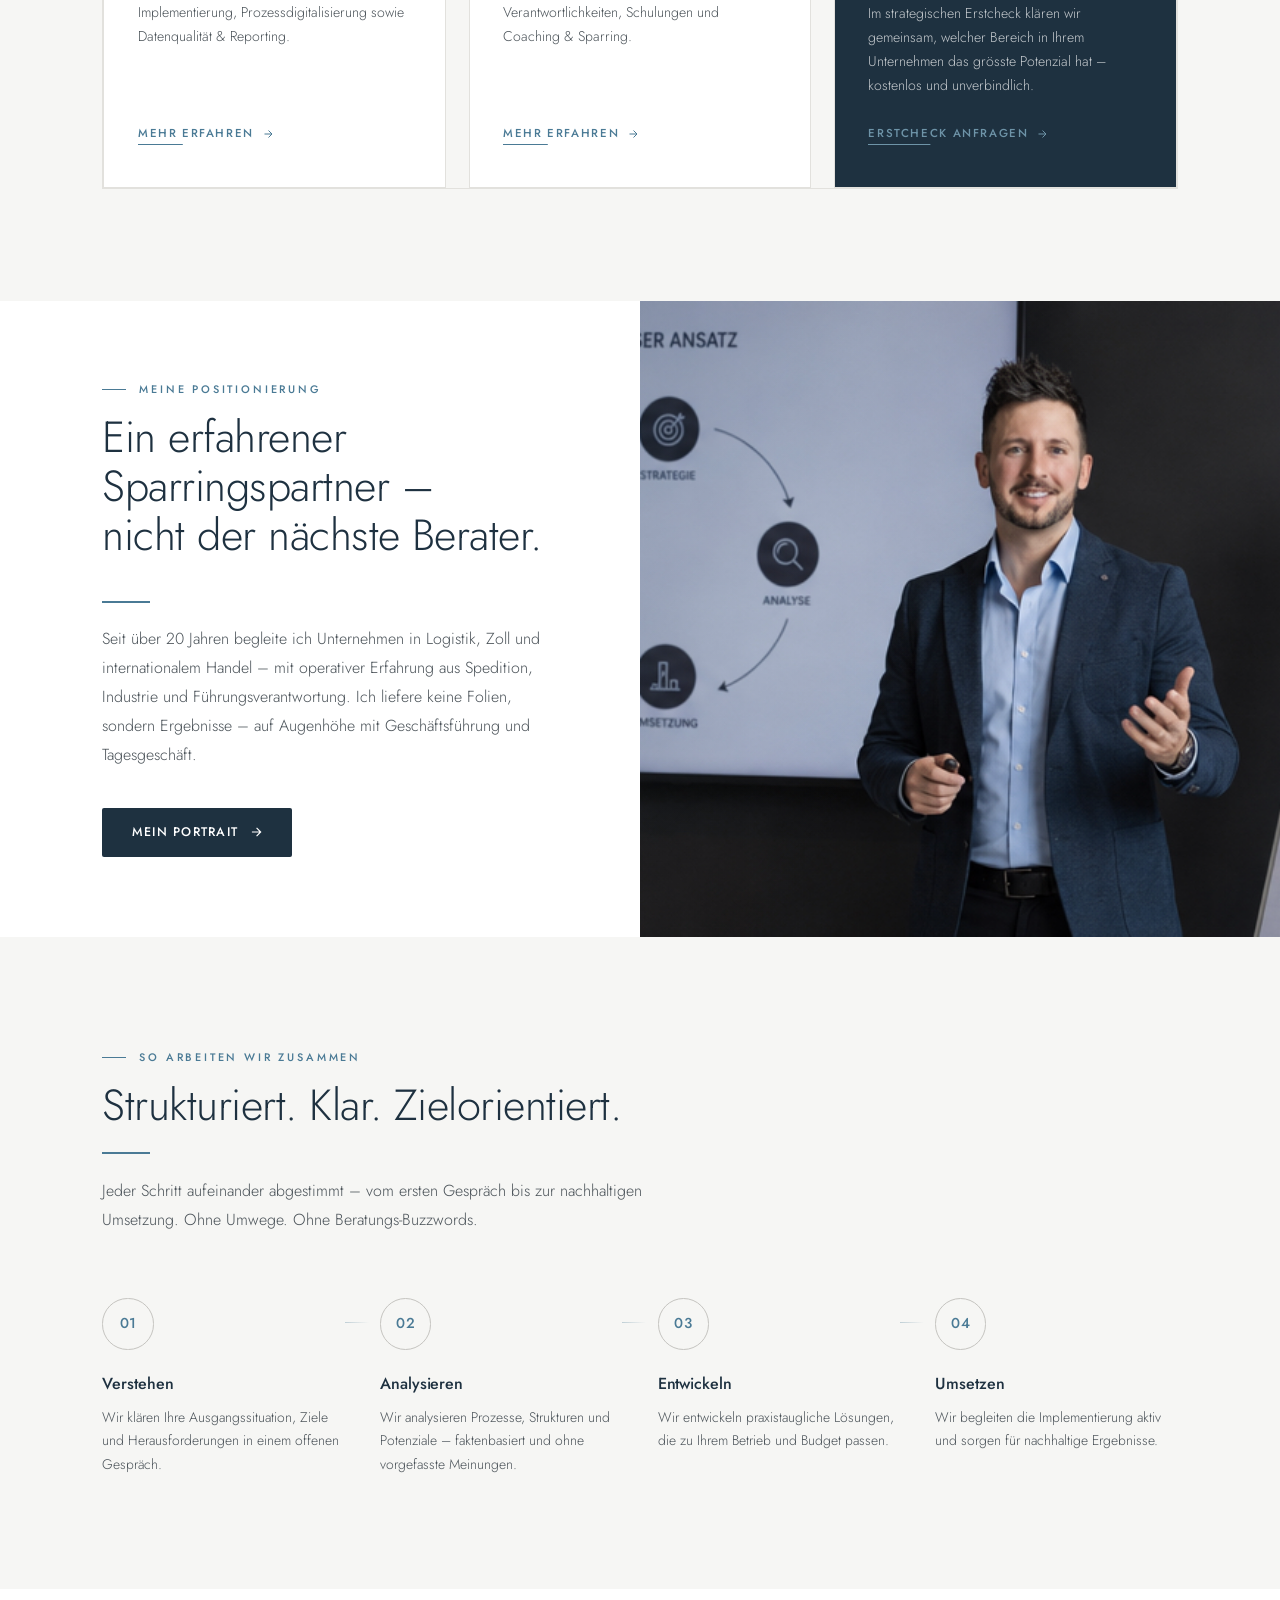
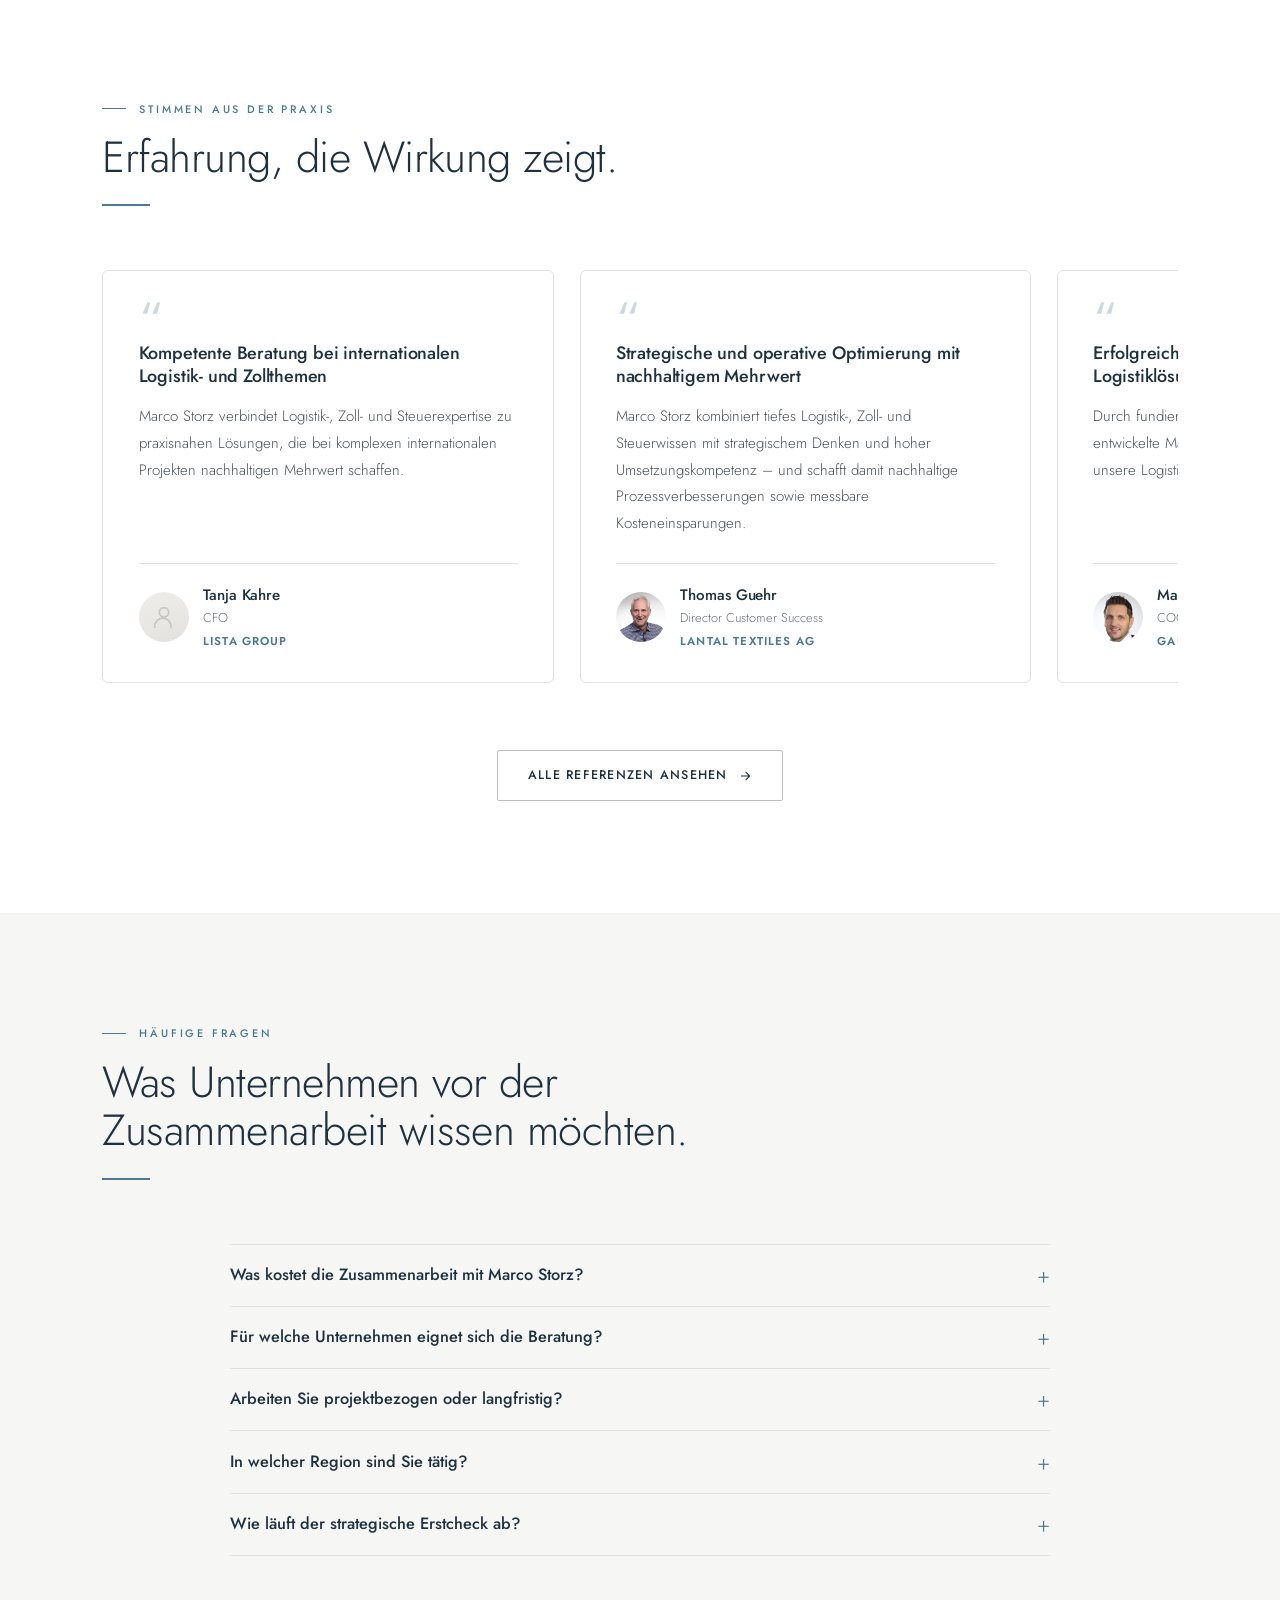
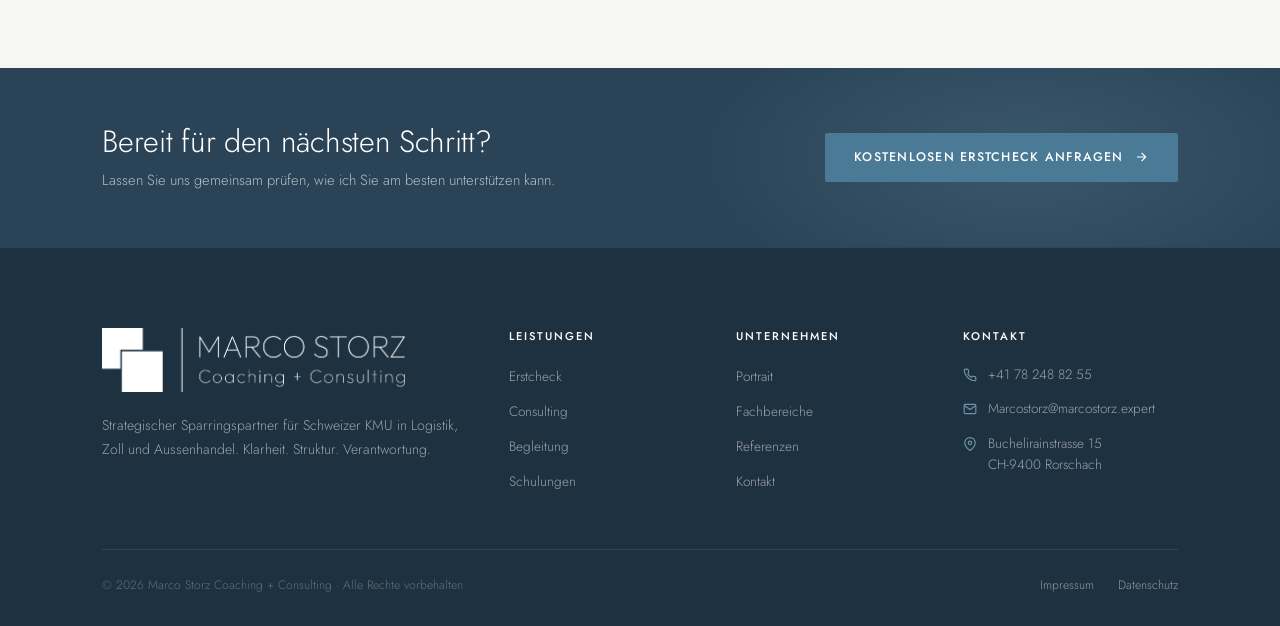
==== commit 3048e356: "Update index.html" ====
--- a/index.html
+++ b/index.html
@@ -3,14 +3,14 @@
 <head>
   <meta charset="UTF-8" />
   <meta name="viewport" content="width=device-width, initial-scale=1.0" />
-  <meta name="description" content="Strategischer Sparringspartner für Schweizer KMU in Logistik, Zoll und Aussenhandel. Über 20 Jahre operative Erfahrung. Sitz in Rorschach." />
-  <title>Logistik- & Zollberatung für Schweizer KMU | Marco Storz</title>
+  <meta name="description" content="Über 20 Jahre Erfahrung in Logistik, Zoll und Aussenhandel. Marco Storz berät Schweizer KMU praxisnah und unabhängig – mit messbaren Ergebnissen. Jetzt kostenlosen Erstcheck anfragen." />
+  <title>Logistik- & Zollberatung Schweiz | Marco Storz – Sparringspartner für KMU</title>
   <link rel="preconnect" href="https://fonts.googleapis.com" />
   <link rel="preconnect" href="https://fonts.gstatic.com" crossorigin />
   <link href="https://fonts.googleapis.com/css2?family=Jost:wght@200;300;400;500;600;700&display=swap" rel="stylesheet" />
   <link rel="stylesheet" href="styles.css" />
   <link rel="canonical" href="https://www.marcostorz.expert/" />
-  <meta property="og:title" content="Logistik- & Zollberatung für Schweizer KMU | Marco Storz" />
+  <meta property="og:title" content="Logistik- & Zollberatung Schweiz | Marco Storz – Sparringspartner für KMU" />
   <meta property="og:description" content="Strategischer Sparringspartner für Schweizer KMU in Logistik, Zoll und Aussenhandel. Über 20 Jahre operative Erfahrung. Sitz in Rorschach." />
   <meta property="og:type" content="website" />
   <meta property="og:locale" content="de_CH" />
--- a/styles.css
+++ b/styles.css
@@ -673,6 +673,12 @@
 }
 .portrait-story p { margin-bottom: 1.1rem; }
 .portrait-story p strong { color: var(--navy); font-weight: 500; }
+.portrait-story-close {
+  margin-top: 1.6rem; padding-left: 1.3rem;
+  border-left: 2px solid var(--steel);
+  color: var(--navy); font-weight: 400; font-style: italic;
+  font-size: 1.05rem; line-height: 1.6;
+}
 
 .portrait-values {
   display: grid; grid-template-columns: repeat(3, 1fr);
@@ -1252,15 +1258,38 @@
 @media (max-width: 760px){
   html, body { overflow-x: hidden; }
 }
+/* ─────────── HERO · Mobile-Optimierung (Portraitbild + Lesbarkeit) ─────────── */
+@media (max-width: 760px){
+  .hero { height: auto; min-height: 88vh; }
+  .hero-slide { background-position: 64% 12%; }
+  .hero-content { padding: 0 7% 7.5rem; }
+  .hero-label { margin-bottom: 1rem; font-size: .66rem; letter-spacing: .22em; }
+  .hero h1 { font-size: clamp(2.2rem, 11vw, 3.1rem); margin-bottom: 1.1rem; }
+  .hero-h2 { font-size: 1.1rem; margin-bottom: 1rem; }
+  .hero-sub { font-size: .98rem; margin-bottom: 1.6rem; }
+  .hero-btns { gap: .7rem; }
+  .hero-btns .btn { flex: 1 1 auto; justify-content: center; }
+  .hero-note { font-size: .74rem; }
+  .hero-dots { bottom: 6.4rem; }
+}
+@media (max-width: 420px){
+  .hero-slide { background-position: 66% 8%; }
+  .hero h1 { font-size: clamp(2rem, 12vw, 2.7rem); }
+}
 
 
 /* ─────────────────── EMBED PLACEHOLDERS (WIX) ─────────────────── */
 .embed-slot {
-  border: 1.5px dashed var(--steel-light); border-radius: 6px;
-  background: linear-gradient(180deg, var(--off-white), #fff);
-  padding: 3rem 2rem; text-align: center;
-  display: flex; flex-direction: column; align-items: center; justify-content: center;
-  gap: .75rem; min-height: 440px;
+  border: none;
+  background: transparent;
+  padding: 0;
+  min-height: 720px;
+}
+.embed-slot .meetings-iframe-container,
+.embed-slot .meetings-iframe-container iframe {
+  width: 100%;
+  min-height: 720px;
+  border: none;
 }
 .embed-slot svg { width: 46px; height: 46px; color: var(--steel); }
 .embed-slot-title { font-size: 1.15rem; font-weight: 500; color: var(--navy); }
@@ -1276,7 +1305,7 @@
   padding: .55rem .8rem; border-radius: 4px; margin-bottom: 1.4rem;
 }
 .form-hubspot-note svg { width: 14px; height: 14px; flex-shrink: 0; }
-@media (max-width: 760px){ .embed-slot { min-height: 360px; padding: 2.2rem 1.3rem; } }
+@media (max-width: 760px){ .embed-slot { min-height: 640px; padding: 0; } }
 
 
 /* ─────────────────── LOGO SLIDER (marquee) ─────────────────── */
@@ -1504,31 +1533,37 @@
 
 
 /* ─────────────────── COOKIE CONSENT ─────────────────── */
+.cookie-consent[hidden] { display: none !important; }
 .cookie-consent {
-  position: fixed; left: 1.4rem; right: 1.4rem; bottom: 1.4rem; z-index: 1400;
-  max-width: 560px; margin-inline: auto;
-  background: var(--navy); color: rgba(255,255,255,.86);
+  position: fixed; left: 1.4rem; right: 1.4rem; bottom: 1.4rem; z-index: 2147483600;
+  max-width: 940px; margin-inline: auto;
+  background: var(--navy); color: rgba(255,255,255,.88);
   border: 1px solid rgba(110,148,168,.35); border-radius: 8px;
   box-shadow: 0 18px 48px rgba(15,25,33,.45);
-  padding: 1.2rem 1.3rem;
-  display: flex; flex-direction: column; gap: 1rem;
-  animation: cookieIn .5s ease;
+  padding: 1rem 1.2rem;
+  display: flex; flex-direction: row; align-items: center; flex-wrap: wrap; gap: 1rem 1.4rem;
+  max-height: calc(100vh - 2.8rem); overflow: auto;
 }
 @keyframes cookieIn { from { opacity:0; transform: translateY(16px);} to { opacity:1; transform:none; } }
-.cookie-text { font-size: .82rem; font-weight: 300; line-height: 1.55; }
+.cookie-text { flex: 1 1 320px; font-size: .82rem; font-weight: 300; line-height: 1.55; }
 .cookie-text a { color: var(--steel-light); text-decoration: underline; }
-.cookie-actions { display: flex; gap: .7rem; justify-content: flex-end; }
+.cookie-actions { flex: 0 0 auto; display: flex; gap: .7rem; justify-content: flex-end; }
 .cookie-btn {
-  font-family: var(--sans); font-size: .76rem; font-weight: 500; letter-spacing: .03em;
-  padding: .6rem 1.1rem; border-radius: 3px; cursor: pointer; border: 1px solid transparent;
+  font-family: var(--sans); font-size: .8rem; font-weight: 500; letter-spacing: .03em;
+  padding: .7rem 1.2rem; min-height: 44px; border-radius: 3px; cursor: pointer; border: 1px solid transparent;
   transition: background .2s, border-color .2s;
 }
-.cookie-essential { background: transparent; color: rgba(255,255,255,.78); border-color: rgba(255,255,255,.25); }
-.cookie-essential:hover { border-color: rgba(255,255,255,.5); }
+.cookie-essential { background: transparent; color: rgba(255,255,255,.82); border-color: rgba(255,255,255,.3); }
+.cookie-essential:hover { border-color: rgba(255,255,255,.6); }
 .cookie-accept { background: var(--steel); color: #fff; }
 .cookie-accept:hover { background: var(--steel-light); }
 @media (max-width: 760px) {
-  .cookie-consent { left: .8rem; right: .8rem; bottom: 4.6rem; }
+  .cookie-consent {
+    left: .6rem; right: .6rem; bottom: calc(54px + .6rem);
+    flex-direction: column; align-items: stretch; gap: .85rem; padding: 1.1rem 1.1rem;
+  }
+  .cookie-actions { width: 100%; gap: .6rem; }
+  .cookie-btn { flex: 1; min-height: 48px; font-size: .85rem; }
 }
 
 
